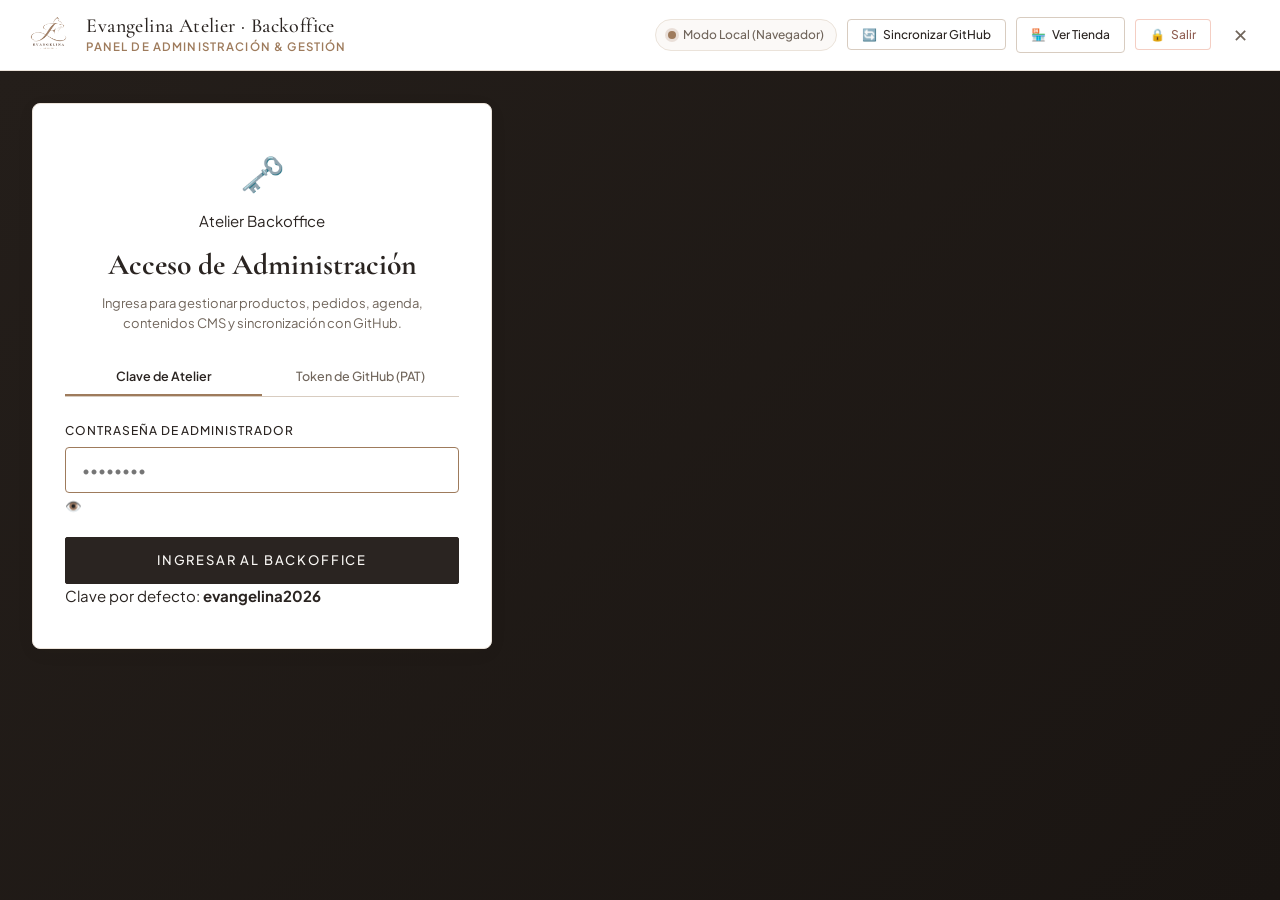
==== admin.html @ de70a179 "52" ====
<!DOCTYPE html>
<html lang="es">
<head>
  <meta charset="UTF-8" />
  <meta name="viewport" content="width=device-width, initial-scale=1.0" />
  <title>Evangelina Atelier — Panel Administrativo & Backoffice</title>
  <meta name="description" content="Panel de administración integral y gestión de stock de Evangelina Atelier" />
  <meta name="robots" content="noindex, nofollow" />
  <link rel="icon" type="image/png" href="assets/logo.png" />

  <!-- Google Fonts: Cormorant Garamond & Plus Jakarta Sans -->
  <link rel="preconnect" href="https://fonts.googleapis.com" />
  <link rel="preconnect" href="https://fonts.gstatic.com" crossorigin />
  <link href="https://fonts.googleapis.com/css2?family=Cormorant+Garamond:ital,wght@0,300;0,400;0,500;0,600;0,700;1,400&family=Plus+Jakarta+Sans:wght@300;400;500;600;700&display=swap" rel="stylesheet" />

  <!-- Stylesheet -->
  <link rel="stylesheet" href="styles.css?v=5.4" />
</head>
<body class="admin-page">

    <!-- ==========================================================================
       COMPLETE BACKOFFICE SUITE — EVANGELINA ATELIER
       8 Management Modules + GitHub API Persistence Layer
       ========================================================================== -->
  <div class="modal-overlay backoffice-overlay" id="admin-modal-overlay">
    <div class="backoffice-window" id="admin-modal-card">
      
      <!-- Top Action Bar -->
      <header class="backoffice-topbar">
        <div class="backoffice-brand">
          <img src="assets/logo.png" alt="Evangelina Atelier" class="backoffice-logo-mini" />
          <div>
            <div class="backoffice-title">Evangelina Atelier · Backoffice</div>
            <div class="backoffice-subtitle">Panel de Administración & Gestión</div>
          </div>
        </div>

        <div class="backoffice-top-actions">
          <!-- GitHub Connection Badge -->
          <div class="backoffice-status-pill" id="backoffice-status-pill">
            <span class="status-pulse local" id="backoffice-status-dot"></span>
            <span id="backoffice-status-text">Modo Local (Navegador)</span>
          </div>

          <!-- Quick GitHub Sync Trigger -->
          <button type="button" class="btn-top-bar" id="btn-sync-github" onclick="syncAllDataWithGitHub()" title="Sincronizar cambios en GitHub">
            <span class="sync-icon">🔄</span> <span class="sync-text">Sincronizar GitHub</span>
          </button>

          <!-- Store preview button -->
          <a href="index.html" class="btn-top-bar" title="Volver a la tienda online" style="text-decoration: none;">
            <span>🏪</span> <span>Ver Tienda</span>
          </a>

          <!-- Close / Logout -->
          <button type="button" class="btn-top-bar btn-logout" onclick="handleAdminLogout()" title="Cerrar sesión de administración">
            <span>🔒</span> <span>Salir</span>
          </button>

          <!-- Window close X -->
          <a href="index.html" class="modal-close-btn-clean" aria-label="Volver a la tienda" title="Volver a la tienda" style="text-decoration: none;">✕</a>
        </div>
      </header>

      <!-- 1. LOGIN VIEW (Unauthenticated state) -->
      <div id="admin-login-view" class="admin-login-screen">
        <div class="admin-login-card">
          <div class="admin-login-icon">🗝️</div>
          <span class="admin-badge">Atelier Backoffice</span>
          <h2 class="admin-login-title">Acceso de Administración</h2>
          <p class="admin-login-sub">Ingresa para gestionar productos, pedidos, agenda, contenidos CMS y sincronización con GitHub.</p>

          <div class="login-tabs">
            <button type="button" class="login-tab-btn active" id="tab-login-pass" onclick="switchLoginAuthMode('pass')">Clave de Atelier</button>
            <button type="button" class="login-tab-btn" id="tab-login-github" onclick="switchLoginAuthMode('github')">Token de GitHub (PAT)</button>
          </div>

          <!-- Mode A: Password -->
          <form id="admin-login-form" class="admin-auth-form" onsubmit="event.preventDefault(); handleAdminLogin();">
            <div class="form-group">
              <label for="admin-pass-input">Contraseña de Administrador</label>
              <div class="pass-input-wrapper">
                <input type="password" id="admin-pass-input" placeholder="••••••••" required autocomplete="current-password" />
                <button type="button" class="btn-toggle-pass" onclick="toggleAdminPassVisibility()" title="Mostrar contraseña">👁️</button>
              </div>
              <div id="admin-login-error" class="admin-error-text" style="display: none;"></div>
            </div>
            <button type="submit" class="btn btn-primary btn-block" style="padding: 0.9rem;">Ingresar al Backoffice</button>
            <div class="admin-hint-text">
              <span>Clave por defecto: <strong>evangelina2026</strong></span>
            </div>
          </form>

          <!-- Mode B: GitHub Token -->
          <form id="admin-github-login-form" class="admin-auth-form" style="display: none;" onsubmit="event.preventDefault(); handleGitHubLogin();">
            <div class="form-group">
              <label for="gh-login-token">Personal Access Token (PAT) *</label>
              <input type="password" id="gh-login-token" placeholder="ghp_xxxxxxxxxxxxxxxxxxxx" required />
              <span class="input-helper">Requiere permisos de repositorio (repo scope). Se guarda únicamente en sessionStorage.</span>
            </div>
            <div class="form-row-2">
              <div class="form-group">
                <label for="gh-login-owner">Usuario / Organización *</label>
                <input type="text" id="gh-login-owner" placeholder="martingallara" required />
              </div>
              <div class="form-group">
                <label for="gh-login-repo">Repositorio *</label>
                <input type="text" id="gh-login-repo" placeholder="evangelina-atelier" required />
              </div>
            </div>
            <div id="gh-login-error" class="admin-error-text" style="display: none;"></div>
            <button type="submit" class="btn btn-primary btn-block" style="padding: 0.9rem;">Conectar con GitHub</button>
          </form>
        </div>
      </div>

      <!-- 2. MAIN BACKOFFICE VIEW (Authenticated) -->
      <div id="admin-dashboard-view" class="backoffice-main-layout" style="display: none;">
        
        <!-- Left Navigation Sidebar -->
        <aside class="backoffice-sidebar">
          <nav class="backoffice-nav" aria-label="Navegación del Backoffice">
            <button type="button" class="nav-item active" data-tab="dashboard" onclick="switchBackofficeTab('dashboard')">
              <span class="nav-icon">📊</span>
              <span class="nav-label">Dashboard & Métricas</span>
            </button>

            <button type="button" class="nav-item" data-tab="products" onclick="switchBackofficeTab('products')">
              <span class="nav-icon">👗</span>
              <span class="nav-label">Productos & Stock</span>
              <span class="nav-badge" id="badge-products-count">11</span>
            </button>

            <button type="button" class="nav-item" data-tab="orders" onclick="switchBackofficeTab('orders')">
              <span class="nav-icon">🛍️</span>
              <span class="nav-label">Pedidos & Ventas</span>
              <span class="nav-badge alert" id="badge-orders-pending">1</span>
            </button>

            <button type="button" class="nav-item" data-tab="agenda" onclick="switchBackofficeTab('agenda')">
              <span class="nav-icon">📅</span>
              <span class="nav-label">Agenda del Atelier</span>
              <span class="nav-badge" id="badge-agenda-count">3</span>
            </button>

            <button type="button" class="nav-item" data-tab="cms" onclick="switchBackofficeTab('cms')">
              <span class="nav-icon">✍️</span>
              <span class="nav-label">Contenido de la Tienda</span>
            </button>

            <button type="button" class="nav-item" data-tab="custom" onclick="switchBackofficeTab('custom')">
              <span class="nav-icon">✂️</span>
              <span class="nav-label">Personalizados</span>
              <span class="nav-badge" id="badge-custom-count">2</span>
            </button>

            <button type="button" class="nav-item" data-tab="settings" onclick="switchBackofficeTab('settings')">
              <span class="nav-icon">⚙️</span>
              <span class="nav-label">Configuración & Sync</span>
            </button>
          </nav>

          <div class="sidebar-footer">
            <div class="sync-status-card">
              <div class="sync-status-header">
                <span class="status-indicator-dot" id="sidebar-sync-dot"></span>
                <span class="sync-status-title" id="sidebar-sync-title">Modo Local</span>
              </div>
              <p class="sync-status-desc" id="sidebar-sync-desc">Los cambios se guardan en el navegador. Conecta GitHub en Configuración para persistir en tu repositorio.</p>
            </div>
          </div>
        </aside>

        <!-- Right Main Viewport with the 8 Panels -->
        <main class="backoffice-viewport">

          <!-- ==========================================
               PANEL 1: DASHBOARD & MÉTRICAS REALES
               ========================================== -->
          <section id="panel-dashboard" class="backoffice-panel active">
            <div class="panel-header stats-panel-header">
              <div>
                <h2 class="panel-title">Estadísticas & Analítica</h2>
                <p class="panel-subtitle">Panel analítico integral de ventas, conversión, audiencia y desempeño comercial.</p>
              </div>
              <div class="panel-actions stats-header-actions">
                <div class="stats-time-filter" role="group" aria-label="Filtro de período">
                  <button type="button" class="btn-time-filter active" onclick="setStatsPeriod('30d', this)">Últimos 30 días</button>
                  <button type="button" class="btn-time-filter" onclick="setStatsPeriod('month', this)">Este mes</button>
                  <button type="button" class="btn-time-filter" onclick="setStatsPeriod('7d', this)">7 días</button>
                  <button type="button" class="btn-time-filter" onclick="setStatsPeriod('year', this)">Año 2026</button>
                </div>
                <button type="button" class="btn btn-secondary btn-sm" onclick="refreshAllBackofficeData()">🔄 Actualizar Métricas</button>
              </div>
            </div>

            <!-- KPI Cards Grid — 6 Executive Business Metrics -->
            <div class="dashboard-kpi-grid">
              <div class="kpi-box kpi-box-sales">
                <div class="kpi-header-row">
                  <div class="kpi-icon-wrap" aria-hidden="true">
                    <svg viewBox="0 0 24 24" width="22" height="22" fill="none" stroke="currentColor" stroke-width="2"><circle cx="12" cy="12" r="9"/><path d="M12 6v12M15 9.5a2.5 2.5 0 0 0-5 0c0 2.5 5 2 5 4.5a2.5 2.5 0 0 1-5 0"/></svg>
                  </div>
                  <span class="kpi-badge kpi-badge-sales">Facturación Neta</span>
                </div>
                <div class="kpi-details">
                  <span class="kpi-title">Ventas Totales</span>
                  <div class="kpi-num" id="dash-total-sales">$0</div>
                  <div class="kpi-footer-row">
                    <span class="kpi-status-dot kpi-dot-sales"></span>
                    <span class="kpi-hint" id="dash-sales-count">0 transacciones registradas</span>
                  </div>
                </div>
              </div>

              <div class="kpi-box kpi-box-orders">
                <div class="kpi-header-row">
                  <div class="kpi-icon-wrap" aria-hidden="true">
                    <svg viewBox="0 0 24 24" width="22" height="22" fill="none" stroke="currentColor" stroke-width="2"><path d="M6 2 3 6v14a2 2 0 0 0 2 2h14a2 2 0 0 0 2-2V6l-3-4z"/><line x1="3" y1="6" x2="21" y2="6"/><path d="M16 10a4 4 0 0 1-8 0"/></svg>
                  </div>
                  <span class="kpi-badge kpi-badge-orders">Volumen de Órdenes</span>
                </div>
                <div class="kpi-details">
                  <span class="kpi-title">Pedidos Totales</span>
                  <div class="kpi-num" id="dash-total-orders">0</div>
                  <div class="kpi-footer-row">
                    <span class="kpi-status-dot kpi-dot-orders"></span>
                    <span class="kpi-hint warning" id="dash-pending-orders">0 pendientes de entrega</span>
                  </div>
                </div>
              </div>

              <div class="kpi-box kpi-box-products">
                <div class="kpi-header-row">
                  <div class="kpi-icon-wrap" aria-hidden="true">
                    <svg viewBox="0 0 24 24" width="22" height="22" fill="none" stroke="currentColor" stroke-width="2"><polyline points="23 6 13.5 15.5 8.5 10.5 1 18"/><polyline points="17 6 23 6 23 12"/></svg>
                  </div>
                  <span class="kpi-badge kpi-badge-products">Efectividad Web</span>
                </div>
                <div class="kpi-details">
                  <span class="kpi-title">Tasa de Conversión</span>
                  <div class="kpi-num" id="dash-conversion-rate">3.8%</div>
                  <div class="kpi-footer-row">
                    <span class="kpi-status-dot kpi-dot-products"></span>
                    <span class="kpi-hint" id="dash-conversion-hint">54 compras / 1.420 sesiones</span>
                  </div>
                </div>
              </div>

              <div class="kpi-box kpi-box-ticket">
                <div class="kpi-header-row">
                  <div class="kpi-icon-wrap" aria-hidden="true">
                    <svg viewBox="0 0 24 24" width="22" height="22" fill="none" stroke="currentColor" stroke-width="2"><circle cx="12" cy="12" r="10"/><path d="m16 8-8 8"/><path d="M9 8h7v7"/></svg>
                  </div>
                  <span class="kpi-badge kpi-badge-ticket">Rendimiento Medio</span>
                </div>
                <div class="kpi-details">
                  <span class="kpi-title">Ticket Promedio</span>
                  <div class="kpi-num" id="dash-avg-ticket">$0</div>
                  <div class="kpi-footer-row">
                    <span class="kpi-status-dot kpi-dot-ticket"></span>
                    <span class="kpi-hint" id="dash-avg-ticket-hint">1.8 prendas promedio por orden</span>
                  </div>
                </div>
              </div>

              <div class="kpi-box kpi-box-visits">
                <div class="kpi-header-row">
                  <div class="kpi-icon-wrap" aria-hidden="true">
                    <svg viewBox="0 0 24 24" width="22" height="22" fill="none" stroke="currentColor" stroke-width="2"><path d="M2 12s3-7 10-7 10 7 10 7-3 7-10 7-10-7-10-7Z"/><circle cx="12" cy="12" r="3"/></svg>
                  </div>
                  <span class="kpi-badge kpi-badge-visits">Audiencia Real</span>
                </div>
                <div class="kpi-details">
                  <span class="kpi-title">Visitas Totales</span>
                  <div class="kpi-num" id="dash-real-visits">0</div>
                  <div class="kpi-footer-row">
                    <span class="kpi-status-dot kpi-dot-visits"></span>
                    <span class="kpi-hint" id="dash-unique-visitors">0 clientas únicas registradas</span>
                  </div>
                </div>
              </div>

              <div class="kpi-box kpi-box-alert">
                <div class="kpi-header-row">
                  <div class="kpi-icon-wrap" aria-hidden="true">
                    <svg viewBox="0 0 24 24" width="22" height="22" fill="none" stroke="currentColor" stroke-width="2"><path d="M19 21l-7-5-7 5V5a2 2 0 0 1 2-2h10a2 2 0 0 1 2 2z"/></svg>
                  </div>
                  <span class="kpi-badge kpi-badge-alert">Fidelización</span>
                </div>
                <div class="kpi-details">
                  <span class="kpi-title">Tasa de Recompra</span>
                  <div class="kpi-num" id="dash-retention-rate">32.4%</div>
                  <div class="kpi-footer-row">
                    <span class="kpi-status-dot kpi-dot-alert"></span>
                    <span class="kpi-hint alert" id="dash-retention-hint">Clientas con más de 1 compra</span>
                  </div>
                </div>
              </div>
            </div>

            <!-- Hidden compatibility anchors so existing legacy getters don't error -->
            <div style="display:none !important;" aria-hidden="true">
              <span id="dash-active-products">0</span>
              <span id="dash-total-stock">0</span>
              <span id="dash-low-stock-num">0</span>
              <span id="dash-low-stock-desc"></span>
              <span id="dash-critical-badge">0</span>
              <div id="dash-top-products-list"></div>
              <div id="dash-critical-stock-list"></div>
            </div>

            <!-- Analytics Row 1: Revenue Evolution & Conversion Funnel -->
            <div class="analytics-grid-2">
              <div class="dash-card">
                <div class="dash-card-header">
                  <div>
                    <h3 class="dash-card-title">📈 Evolución y Proyección de Facturación</h3>
                    <span class="dash-item-meta" style="display:block; margin-top: 0.2rem;">Tendencia mensual de ingresos y cumplimiento de metas</span>
                  </div>
                  <span class="badge-subtle">+24.8% vs período anterior</span>
                </div>
                <div id="dash-sales-evolution-chart" class="sales-chart-wrap">
                  <!-- Populated by JS -->
                </div>
              </div>

              <div class="dash-card">
                <div class="dash-card-header">
                  <div>
                    <h3 class="dash-card-title">⚡ Embudo de Conversión E-Commerce</h3>
                    <span class="dash-item-meta" style="display:block; margin-top: 0.2rem;">Del primer impacto a la compra confirmada</span>
                  </div>
                  <span class="badge-subtle">Funnel 3.8%</span>
                </div>
                <div id="dash-conversion-funnel" class="funnel-container">
                  <!-- Injected via JS -->
                </div>
              </div>
            </div>

            <!-- Analytics Row 2: Categories, Acquisition Channels & Payment Distribution -->
            <div class="analytics-grid-3">
              <div class="dash-card">
                <div class="dash-card-header">
                  <h3 class="dash-card-title">👗 Ventas por Categoría</h3>
                  <span class="badge-subtle">Volumen</span>
                </div>
                <div id="dash-category-stats" class="cat-stat-list">
                  <!-- Injected via JS -->
                </div>
              </div>

              <div class="dash-card">
                <div class="dash-card-header">
                  <h3 class="dash-card-title">📱 Canales & Dispositivos</h3>
                  <span class="badge-subtle">Tráfico</span>
                </div>
                <div id="dash-channel-stats" class="channels-stat-list">
                  <!-- Injected via JS -->
                </div>
              </div>

              <div class="dash-card">
                <div class="dash-card-header">
                  <h3 class="dash-card-title">💳 Métodos de Pago & Envíos</h3>
                  <span class="badge-subtle">Finanzas</span>
                </div>
                <div id="dash-payment-stats" class="payments-stat-list">
                  <!-- Injected via JS -->
                </div>
              </div>
            </div>

            <!-- Analytics Row 3: Product Statistical Performance Table -->
            <div class="dash-card stats-table-card">
              <div class="dash-card-header">
                <div>
                  <h3 class="dash-card-title">📊 Desempeño Comercial por Prenda</h3>
                  <span class="dash-item-meta" style="display:block; margin-top: 0.2rem;">Métricas de rotación, facturación y tasa de éxito del catálogo</span>
                </div>
                <span class="badge-subtle">Métricas del Catálogo</span>
              </div>
              <div class="stats-table-wrapper">
                <table class="stats-table" aria-label="Tabla de métricas de prendas">
                  <thead>
                    <tr>
                      <th style="width: 40px;">#</th>
                      <th>Prenda de Colección</th>
                      <th>Categoría</th>
                      <th style="text-align: right;">Precio</th>
                      <th style="text-align: right;">Vendidas</th>
                      <th style="text-align: right;">Facturación</th>
                      <th style="text-align: right;">Stock Actual</th>
                      <th style="text-align: center;">Rendimiento</th>
                    </tr>
                  </thead>
                  <tbody id="dash-stats-products-table">
                    <!-- Populated via JS -->
                  </tbody>
                </table>
              </div>
            </div>

            <!-- Analytics Row 4: Live Activity & Operational Log -->
            <div class="dash-card" style="margin-top: 1.5rem;">
              <div class="dash-card-header">
                <h3 class="dash-card-title">🕒 Resumen de Actividad Reciente & Auditoría</h3>
                <span class="badge-subtle">En Vivo</span>
              </div>
              <div id="dash-activity-log" class="activity-timeline">
                <!-- Injected via JS -->
              </div>
            </div>
          </section>

          <!-- ==========================================
               PANEL 2: PRODUCTOS & INVENTARIO
               ========================================== -->
          <section id="panel-products" class="backoffice-panel">
            <div class="panel-header">
              <div>
                <h2 class="panel-title">Productos & Inventario</h2>
                <p class="panel-subtitle">Catálogo de prendas, precios, fotos, talles y stock en tiempo real.</p>
              </div>
              <div class="panel-actions">
                <button type="button" class="btn btn-primary" onclick="openProductEditorModal()">+ Nueva Prenda de Atelier</button>
              </div>
            </div>

            <!-- Toolbar & Filters -->
            <div class="panel-toolbar">
              <div class="search-input-group">
                <span class="search-icon-symbol">🔍</span>
                <input type="text" id="admin-stock-search" placeholder="Buscar por nombre, SKU, categoría o descripción..." oninput="filterInventoryTable()" />
              </div>
              <div class="toolbar-filter-group">
                <select id="admin-stock-filter-cat" onchange="filterInventoryTable()">
                  <option value="all">Todas las categorías</option>
                  <option value="Pantalones">Pantalones</option>
                  <option value="Remeras">Remeras</option>
                  <option value="Chalecos">Chalecos</option>
                  <option value="Conjuntos">Conjuntos</option>
                </select>

                <select id="admin-stock-filter-status" onchange="filterInventoryTable()">
                  <option value="all">Todos los estados</option>
                  <option value="active">Activos en tienda</option>
                  <option value="low">Bajo Stock (≤ 3)</option>
                  <option value="out">Agotados (0)</option>
                  <option value="paused">Pausados</option>
                </select>
              </div>
            </div>

            <!-- Product Table -->
            <div class="table-responsive-wrapper">
              <table class="backoffice-table" id="inventory-table">
                <thead>
                  <tr>
                    <th style="min-width: 220px;">Prenda</th>
                    <th>Categoría</th>
                    <th>Precio / Oferta</th>
                    <th style="width: 130px; text-align: center;">Stock</th>
                    <th style="text-align: center;">Talles</th>
                    <th style="text-align: center;">Estado</th>
                    <th style="text-align: center;">Vistas / Ventas</th>
                    <th style="text-align: right;">Acciones</th>
                  </tr>
                </thead>
                <tbody id="admin-inventory-tbody">
                  <!-- Injected via JS -->
                </tbody>
              </table>
            </div>
          </section>

          <!-- ==========================================
               PANEL 3: PEDIDOS & VENTAS
               ========================================== -->
          <section id="panel-orders" class="backoffice-panel">
            <div class="panel-header">
              <div>
                <h2 class="panel-title">Pedidos & Ventas</h2>
                <p class="panel-subtitle">Gestión de órdenes de compra, clientes y seguimiento de envíos.</p>
              </div>
            </div>

            <!-- Order filter pills -->
            <div class="filter-pills-bar">
              <button type="button" class="filter-chip active" data-status="all" onclick="filterOrdersByStatus('all')">Todos (<span id="count-orders-all">0</span>)</button>
              <button type="button" class="filter-chip" data-status="Pendiente" onclick="filterOrdersByStatus('Pendiente')">Pendientes (<span id="count-orders-pending">0</span>)</button>
              <button type="button" class="filter-chip" data-status="En preparación" onclick="filterOrdersByStatus('En preparación')">En Preparación (<span id="count-orders-prep">0</span>)</button>
              <button type="button" class="filter-chip" data-status="Enviado" onclick="filterOrdersByStatus('Enviado')">Enviados (<span id="count-orders-sent">0</span>)</button>
              <button type="button" class="filter-chip" data-status="Entregado" onclick="filterOrdersByStatus('Entregado')">Entregados (<span id="count-orders-done">0</span>)</button>
              <button type="button" class="filter-chip" data-status="Cancelado" onclick="filterOrdersByStatus('Cancelado')">Cancelados</button>
            </div>

            <!-- Orders Table -->
            <div class="table-responsive-wrapper">
              <table class="backoffice-table" id="orders-table">
                <thead>
                  <tr>
                    <th>Orden ID</th>
                    <th>Fecha & Hora</th>
                    <th>Cliente & Contacto</th>
                    <th>Prendas</th>
                    <th>Total</th>
                    <th>Estado del Pedido</th>
                    <th style="text-align: right;">Gestión</th>
                  </tr>
                </thead>
                <tbody id="admin-orders-tbody">
                  <!-- Injected via JS -->
                </tbody>
              </table>
            </div>
          </section>

          <!-- ==========================================
               PANEL 4: AGENDA DEL ATELIER
               ========================================== -->
          <section id="panel-agenda" class="backoffice-panel">
            <div class="panel-header">
              <div>
                <h2 class="panel-title">Agenda del Atelier</h2>
                <p class="panel-subtitle">Citas de prueba, entregas, retiros y eventos especiales.</p>
              </div>
              <div class="panel-actions">
                <button type="button" class="btn btn-primary" onclick="openAgendaEditorModal()">+ Nueva Cita / Evento</button>
              </div>
            </div>

            <div class="agenda-filter-row">
              <div class="filter-pills-bar">
                <button type="button" class="filter-chip active" id="agenda-filter-upcoming" onclick="filterAgendaEvents('upcoming')">Próximas Citas</button>
                <button type="button" class="filter-chip" id="agenda-filter-all" onclick="filterAgendaEvents('all')">Historial Completo</button>
              </div>
            </div>

            <div id="agenda-cards-container" class="agenda-grid">
              <!-- Injected via JS -->
            </div>
          </section>

          <!-- ==========================================
               PANEL 5: CONTENIDO DE LA TIENDA (CMS)
               ========================================== -->
          <section id="panel-cms" class="backoffice-panel">
            <div class="panel-header">
              <div>
                <h2 class="panel-title">Contenido de la Tienda (CMS)</h2>
                <p class="panel-subtitle">Edita textos, títulos, hero, pilares e historia de las hermanas sin tocar código.</p>
              </div>
              <div class="panel-actions">
                <button type="button" class="btn btn-primary" onclick="saveCMSContent()">💾 Guardar y Publicar Cambios</button>
              </div>
            </div>

            <!-- CMS Sub-Tabs Navigation -->
            <div class="cms-tabs-bar">
              <button type="button" class="cms-tab-btn active" data-cmstab="hero" onclick="switchCMSTab('hero')">🌟 Hero Principal</button>
              <button type="button" class="cms-tab-btn" data-cmstab="banner" onclick="switchCMSTab('banner')">📢 Banner Superior</button>
              <button type="button" class="cms-tab-btn" data-cmstab="pillars" onclick="switchCMSTab('pillars')">🌿 Pilares de Marca</button>
              <button type="button" class="cms-tab-btn" data-cmstab="story" onclick="switchCMSTab('story')">👭 Historia de las Hermanas</button>
              <button type="button" class="cms-tab-btn" data-cmstab="editorial" onclick="switchCMSTab('editorial')">📖 Manifiesto Editorial</button>
            </div>

            <!-- CMS Sub-Panel 1: Hero -->
            <div id="cms-sub-hero" class="cms-subpanel active">
              <div class="admin-section-box">
                <h3 class="section-box-title">Portada Hero Principal</h3>
                <div class="form-group">
                  <label for="cms-hero-title">Título Principal (Línea Superior)</label>
                  <input type="text" id="cms-hero-title" placeholder="DISEÑO ÚNICO HECHO A MANO" />
                </div>
                <div class="form-group">
                  <label for="cms-hero-tagline">Bajada / Slogan (Línea Inferior)</label>
                  <input type="text" id="cms-hero-tagline" placeholder="Prendas que no se repiten" />
                </div>
                <div class="form-group">
                  <label for="cms-hero-desc">Descripción Editorial</label>
                  <textarea id="cms-hero-desc" rows="3" placeholder="Párrafo de bienvenida..."></textarea>
                </div>

                <div class="form-row-2">
                  <div class="form-group">
                    <label for="cms-hero-btn1-text">Botón Primario (Texto)</label>
                    <input type="text" id="cms-hero-btn1-text" placeholder="Ver Colección" />
                  </div>
                  <div class="form-group">
                    <label for="cms-hero-btn1-link">Botón Primario (Enlace)</label>
                    <input type="text" id="cms-hero-btn1-link" placeholder="#coleccion" />
                  </div>
                </div>

                <div class="form-row-2">
                  <div class="form-group">
                    <label for="cms-hero-btn2-text">Botón Secundario (Texto)</label>
                    <input type="text" id="cms-hero-btn2-text" placeholder="Leer Editorial" />
                  </div>
                  <div class="form-group">
                    <label for="cms-hero-btn2-link">Botón Secundario (Enlace)</label>
                    <input type="text" id="cms-hero-btn2-link" placeholder="#editorial" />
                  </div>
                </div>

                <div class="form-row-2">
                  <div class="form-group">
                    <label for="cms-hero-img-desktop">Foto de Fondo (Computadora / Panorámica)</label>
                    <input type="text" id="cms-hero-img-desktop" placeholder="assets/hero-sunset-desktop.jpg" />
                  </div>
                  <div class="form-group">
                    <label for="cms-hero-img-mobile">Foto de Fondo (Celulares / Vertical)</label>
                    <input type="text" id="cms-hero-img-mobile" placeholder="assets/hero-sunset-mobile.jpg" />
                  </div>
                </div>
              </div>
            </div>

            <!-- CMS Sub-Panel 2: Banner Superior -->
            <div id="cms-sub-banner" class="cms-subpanel">
              <div class="admin-section-box">
                <div class="admin-toggle-row">
                  <div>
                    <strong style="display: block; font-size: 0.95rem; color: var(--text-main);">Activar Banner Superior</strong>
                    <span style="font-size: 0.785rem; color: var(--text-secondary);">Muestra aviso de envíos gratis o promociones arriba de la cabecera.</span>
                  </div>
                  <label class="switch">
                    <input type="checkbox" id="cms-banner-enable" />
                    <span class="slider"></span>
                  </label>
                </div>

                <div style="margin-top: 1.25rem;">
                  <div class="form-group">
                    <label for="cms-banner-text">Texto del Anuncio</label>
                    <input type="text" id="cms-banner-text" placeholder="🌿 Envíos sin cargo superando los $80.000" />
                  </div>

                  <div class="form-row-2">
                    <div class="form-group">
                      <label for="cms-banner-bg">Color de Fondo</label>
                      <input type="color" id="cms-banner-bg" value="#F3ECE4" style="height: 38px; width: 60px; padding: 2px; cursor: pointer;" />
                    </div>
                    <div class="form-group">
                      <label for="cms-banner-color">Color de Texto</label>
                      <input type="color" id="cms-banner-color" value="#6B5A4B" style="height: 38px; width: 60px; padding: 2px; cursor: pointer;" />
                    </div>
                  </div>

                  <div class="form-group">
                    <label for="cms-banner-link">Enlace al hacer clic</label>
                    <input type="text" id="cms-banner-link" placeholder="#coleccion" />
                  </div>
                </div>
              </div>
            </div>

            <!-- CMS Sub-Panel 3: Pilares de Marca -->
            <div id="cms-sub-pillars" class="cms-subpanel">
              <div class="admin-section-box">
                <h3 class="section-box-title">Los 4 Pilares de Atelier</h3>
                <div id="cms-pillars-editor-container" class="pillars-editor-grid">
                  <!-- Injected via JS -->
                </div>
              </div>
            </div>

            <!-- CMS Sub-Panel 4: Historia de las Hermanas -->
            <div id="cms-sub-story" class="cms-subpanel">
              <div class="admin-section-box">
                <h3 class="section-box-title">Historia de las Hermanas Fundadoras</h3>
                <div class="form-group">
                  <label for="cms-story-title">Título de la Sección</label>
                  <input type="text" id="cms-story-title" placeholder="El Alma de Evangelina Atelier" />
                </div>
                <div class="form-group">
                  <label for="cms-story-quote">Cita Destacada</label>
                  <input type="text" id="cms-story-quote" placeholder="Creemos en la belleza de lo auténtico..." />
                </div>
                <div class="form-group">
                  <label for="cms-story-p1">Párrafo 1 (Origen e identidad)</label>
                  <textarea id="cms-story-p1" rows="3"></textarea>
                </div>
                <div class="form-group">
                  <label for="cms-story-p2">Párrafo 2 (Filosofía de confección)</label>
                  <textarea id="cms-story-p2" rows="3"></textarea>
                </div>
                <div class="form-row-2">
                  <div class="form-group">
                    <label for="cms-story-author">Firmado Por</label>
                    <input type="text" id="cms-story-author" placeholder="Ana y Eva" />
                  </div>
                  <div class="form-group">
                    <label for="cms-story-role">Rol / Cargo</label>
                    <input type="text" id="cms-story-role" placeholder="Hermanas & Creadoras del Atelier" />
                  </div>
                </div>
                <div class="form-group">
                  <label for="cms-story-image">Foto de la Sección</label>
                  <input type="text" id="cms-story-image" placeholder="assets/product-sunset-stripes.jpg" />
                </div>
              </div>
            </div>

            <!-- CMS Sub-Panel 5: Manifiesto Editorial -->
            <div id="cms-sub-editorial" class="cms-subpanel">
              <div class="admin-section-box">
                <h3 class="section-box-title">Manifiesto Editorial</h3>
                <div class="form-group">
                  <label for="cms-editorial-subtitle">Subtítulo</label>
                  <input type="text" id="cms-editorial-subtitle" placeholder="Manifiesto del Atelier" />
                </div>
                <div class="form-group">
                  <label for="cms-editorial-title">Título Principal</label>
                  <input type="text" id="cms-editorial-title" placeholder="El Arte de Vestir con Calma" />
                </div>
                <div class="form-group">
                  <label for="cms-editorial-p1">Cita / Manifiesto</label>
                  <textarea id="cms-editorial-p1" rows="3"></textarea>
                </div>
              </div>
            </div>
          </section>

          <!-- ==========================================
               PANEL 6: GALERÍA MULTIMEDIA
               ========================================== -->
          <section id="panel-media" class="backoffice-panel">
            <div class="panel-header">
              <div>
                <h2 class="panel-title">Galería Multimedia</h2>
                <p class="panel-subtitle">Administra fotos, videos de modelos y recursos visuales de la tienda.</p>
              </div>
              <div class="panel-actions">
                <button type="button" class="btn btn-primary" onclick="openMediaUploadModal()">+ Subir Foto / Video</button>
              </div>
            </div>

            <!-- Media Gallery Grid -->
            <div id="media-gallery-grid" class="media-library-grid">
              <!-- Populated by JS -->
            </div>
          </section>

          <!-- ==========================================
               PANEL 7: PRENDAS PERSONALIZADAS
               ========================================== -->
          <section id="panel-custom" class="backoffice-panel">
            <div class="panel-header">
              <div>
                <h2 class="panel-title">Prendas Personalizadas (A Medida)</h2>
                <p class="panel-subtitle">Seguimiento de encargos especiales, moldería, señas y fechas de entrega.</p>
              </div>
              <div class="panel-actions">
                <button type="button" class="btn btn-primary" onclick="openCustomOrderModal()">+ Nuevo Encargo a Medida</button>
              </div>
            </div>

            <div id="custom-orders-container" class="custom-orders-grid">
              <!-- Populated by JS -->
            </div>
          </section>

          <!-- ==========================================
               PANEL 8: CONFIGURACIÓN & GITHUB SYNC
               ========================================== -->
          <section id="panel-settings" class="backoffice-panel">
            <div class="panel-header">
              <div>
                <h2 class="panel-title">Configuración del Atelier & GitHub Sync</h2>
                <p class="panel-subtitle">Ajustes generales, seguridad y enlace con el repositorio para persistencia real.</p>
              </div>
              <div class="panel-actions">
                <button type="button" class="btn btn-primary" onclick="saveAllAtelierSettings()">💾 Guardar Configuración</button>
              </div>
            </div>

            <!-- GitHub API Integration Box -->
            <div class="admin-section-box highlight-box">
              <div class="section-box-header">
                <div>
                  <h3 class="section-box-title">🔗 Conexión GitHub API (Persistencia en la Nube)</h3>
                  <p class="section-box-desc">Conecta el repositorio para que cada cambio en productos, contenidos o agenda se guarde automáticamente en GitHub sin tocar código.</p>
                </div>
                <span class="gh-status-badge" id="settings-gh-badge"><span class="status-dot"></span> Desconectado</span>
              </div>

              <div class="form-row-3" style="margin-top: 1rem;">
                <div class="form-group">
                  <label for="cfg-gh-owner">Usuario / Organización *</label>
                  <input type="text" id="cfg-gh-owner" placeholder="martingallara" />
                </div>
                <div class="form-group">
                  <label for="cfg-gh-repo">Repositorio *</label>
                  <input type="text" id="cfg-gh-repo" placeholder="evangelina-atelier" />
                </div>
                <div class="form-group">
                  <label for="cfg-gh-branch">Rama (Branch)</label>
                  <input type="text" id="cfg-gh-branch" value="main" />
                </div>
              </div>

              <div class="form-group">
                <label for="cfg-gh-token">Personal Access Token (PAT) de GitHub</label>
                <div class="pass-input-wrapper">
                  <input type="password" id="cfg-gh-token" placeholder="ghp_xxxxxxxxxxxxxxxxxxxx (Se guarda de forma segura en sessionStorage)" />
                  <button type="button" class="btn-toggle-pass" onclick="toggleInputType('cfg-gh-token')">👁️</button>
                </div>
                <span class="input-helper">Genera un token clásico con permiso <code>repo</code> en GitHub > Settings > Developer settings > Tokens.</span>
              </div>

              <div class="github-action-buttons">
                <button type="button" class="btn btn-secondary" onclick="testGitHubConnection()">🔍 Probar Conexión</button>
                <button type="button" class="btn btn-secondary" onclick="syncAllDataWithGitHub()">⬆️ Sincronizar Todo a GitHub</button>
                <button type="button" class="btn btn-secondary" onclick="pullAllDataFromGitHub()">⬇️ Descargar Datos de GitHub</button>
                <button type="button" class="btn btn-clear-cart" style="color: var(--sale-badge);" onclick="disconnectGitHubSession()">Desconectar</button>
              </div>
            </div>

            <!-- General Atelier Info -->
            <div class="admin-section-box" style="margin-top: 1.5rem;">
              <h3 class="section-box-title">Identidad del Atelier & Contacto</h3>
              <div class="form-row-2">
                <div class="form-group">
                  <label for="cfg-store-name">Nombre de la Marca</label>
                  <input type="text" id="cfg-store-name" value="Evangelina Atelier" />
                </div>
                <div class="form-group">
                  <label for="cfg-store-tagline">Eslogan / Subtítulo</label>
                  <input type="text" id="cfg-store-tagline" value="Moda Femenina Bohemia & Minimalista" />
                </div>
              </div>

              <div class="form-row-2">
                <div class="form-group">
                  <label for="cfg-whatsapp-num">WhatsApp (Número internacional para enlaces)</label>
                  <input type="text" id="cfg-whatsapp-num" placeholder="5491100000000" />
                </div>
                <div class="form-group">
                  <label for="cfg-whatsapp-display">WhatsApp (Texto visible para clientas)</label>
                  <input type="text" id="cfg-whatsapp-display" placeholder="+54 9 11 0000-0000" />
                </div>
              </div>

              <div class="form-row-2">
                <div class="form-group">
                  <label for="cfg-instagram">Instagram (@usuario)</label>
                  <input type="text" id="cfg-instagram" placeholder="evangelina.atelier" />
                </div>
                <div class="form-group">
                  <label for="cfg-email">Email de Contacto</label>
                  <input type="email" id="cfg-email" placeholder="contacto@evangelinaatelier.com" />
                </div>
              </div>

              <div class="form-row-2">
                <div class="form-group">
                  <label for="cfg-address">Dirección del Showroom / Taller</label>
                  <input type="text" id="cfg-address" placeholder="Palermo Soho, CABA" />
                </div>
                <div class="form-group">
                  <label for="cfg-schedule">Horarios de Atención</label>
                  <input type="text" id="cfg-schedule" placeholder="Lun a Vie de 10 a 19 hs (con cita previa)" />
                </div>
              </div>

              <div class="form-row-2">
                <div class="form-group">
                  <label for="cfg-free-shipping">Umbral de Envío Gratis ($ ARS)</label>
                  <input type="number" id="cfg-free-shipping" value="80000" step="5000" />
                </div>
                <div class="form-group">
                  <label for="cfg-shipping-rate">Costo de Envío Fijo ($ ARS)</label>
                  <input type="number" id="cfg-shipping-rate" value="4500" step="500" />
                </div>
              </div>
            </div>

            <!-- Password Change -->
            <div class="admin-section-box" style="margin-top: 1.5rem;">
              <h3 class="section-box-title">🔐 Clave de Administrador</h3>
              <div class="form-row-2">
                <div class="form-group">
                  <label for="cfg-new-pass">Nueva Contraseña</label>
                  <input type="password" id="cfg-new-pass" placeholder="Dejar en blanco para conservar" />
                </div>
                <div class="form-group">
                  <label for="cfg-confirm-pass">Confirmar Contraseña</label>
                  <input type="password" id="cfg-confirm-pass" placeholder="Repetir contraseña" />
                </div>
              </div>
            </div>

            <!-- Backup & Export -->
            <div class="admin-section-box danger-box" style="margin-top: 1.5rem;">
              <div class="danger-box-content">
                <div>
                  <h4 style="color: var(--sale-badge); margin-bottom: 0.25rem;">Copia de Seguridad y Restauración</h4>
                  <p style="font-size: 0.785rem; color: var(--text-secondary); margin: 0;">Descarga un archivo JSON con todos los datos o restaura el estado inicial.</p>
                </div>
                <div class="danger-box-actions">
                  <button type="button" class="btn btn-secondary btn-sm" onclick="exportAdminBackup()">Exportar Respaldo JSON</button>
                  <button type="button" class="btn btn-secondary btn-sm btn-danger-outline" onclick="resetDemoData()">Restaurar Catálogo Base</button>
                </div>
              </div>
            </div>
          </section>

        </main>
      </div>

    </div>
  </div>

  <!-- ==========================================
       MODAL 1: PRODUCT CREATE / EDIT MODAL
       ========================================== -->
  <div class="modal-overlay" id="product-editor-modal" style="z-index: 1200;">
    <div class="modal-card product-editor-card">
      <button class="modal-close-btn" onclick="closeProductEditorModal()">✕</button>
      <div class="editor-modal-header">
        <h3 id="product-editor-title">Nueva Prenda de Atelier</h3>
        <p class="editor-modal-sub">Completa los datos técnicos, fotografías y stock.</p>
      </div>
      <form id="product-editor-form" onsubmit="event.preventDefault(); saveProductFromEditor();">
        <input type="hidden" id="edit-product-id" value="" />
        
        <div class="form-row-2">
          <div class="form-group">
            <label for="edit-product-name">Nombre de la Prenda *</label>
            <input type="text" id="edit-product-name" required placeholder="Ej: Pantalón Palazzo Sol Naciente" />
          </div>
          <div class="form-group">
            <label for="edit-product-category">Categoría *</label>
            <select id="edit-product-category" required>
              <option value="Pantalones">Pantalones</option>
              <option value="Remeras">Remeras</option>
              <option value="Chalecos">Chalecos</option>
              <option value="Conjuntos">Conjuntos</option>
            </select>
          </div>
        </div>

        <div class="form-row-3">
          <div class="form-group">
            <label for="edit-product-price">Precio ($ ARS) *</label>
            <input type="number" id="edit-product-price" required min="1000" step="500" placeholder="54000" />
          </div>
          <div class="form-group">
            <label for="edit-product-orig-price">Precio Anterior (Oferta)</label>
            <input type="number" id="edit-product-orig-price" min="0" step="500" placeholder="62000" />
          </div>
          <div class="form-group">
            <label for="edit-product-stock">Stock Disponible *</label>
            <input type="number" id="edit-product-stock" required min="0" step="1" value="10" />
          </div>
        </div>

        <div class="form-group">
          <label style="font-weight: 600; color: var(--text-main);">📸 Fotografía de la Prenda (Carga directa para la Tienda) *</label>
          <div style="display: flex; gap: 0.75rem; align-items: center; background: #FAF6F0; padding: 0.85rem; border-radius: 8px; border: 1px stroke rgba(196,172,146,0.4);">
            <div id="product-img-preview-box" style="width: 60px; height: 75px; border-radius: 6px; background: #EFE8DE; display: flex; align-items: center; justify-content: center; overflow: hidden; border: 1px solid #D6C8B8; flex-shrink: 0;">
              <span id="preview-placeholder" style="font-size: 1.2rem;">📷</span>
              <img id="product-img-preview-el" src="" alt="Vista previa" style="display: none; width: 100%; height: 100%; object-fit: cover;" />
            </div>
            <div style="flex: 1;">
              <input type="file" id="edit-product-file-input" accept="image/*" style="display: none;" onchange="handleProductImageFileUpload(event)" />
              <button type="button" class="btn btn-secondary btn-sm" onclick="document.getElementById('edit-product-file-input').click()" style="margin-bottom: 0.35rem;">
                📤 Seleccionar Foto desde mi Dispositivo
              </button>
              <input type="text" id="edit-product-image" required placeholder="O pega el enlace/ruta de la imagen..." oninput="updateProductImagePreview(this.value)" style="font-size: 0.78rem; padding: 0.35rem 0.6rem;" />
            </div>
          </div>
        </div>

        <div class="form-row-2">
          <div class="form-group">
            <label for="edit-product-badge">Etiqueta / Badge</label>
            <input type="text" id="edit-product-badge" placeholder="Nuevo, Favorito Atelier, Edición Limitada..." />
          </div>
          <div class="form-group">
            <label for="edit-product-video">Video de Prenda / Pasarela (URL)</label>
            <input type="text" id="edit-product-video" placeholder="https://... o video.mp4" />
          </div>
        </div>

        <!-- Talles -->
        <div class="form-group">
          <label style="margin-bottom: 0.35rem; display: block;">Talles Disponibles</label>
          <div class="size-checkbox-group" id="edit-product-sizes">
            <label><input type="checkbox" value="XS" checked /> XS</label>
            <label><input type="checkbox" value="S" checked /> S</label>
            <label><input type="checkbox" value="M" checked /> M</label>
            <label><input type="checkbox" value="L" checked /> L</label>
            <label><input type="checkbox" value="XL" /> XL</label>
            <label><input type="checkbox" value="A Medida" /> A Medida</label>
          </div>
        </div>

        <!-- Colores -->
        <div class="form-group">
          <label for="edit-product-colors-text">Colores (Nombre:Hex separados por coma)</label>
          <input type="text" id="edit-product-colors-text" placeholder="Ej: Teja:#D95D39, Arena:#E29578" />
        </div>

        <div class="form-group">
          <label for="edit-product-description">Descripción Detallada</label>
          <textarea id="edit-product-description" rows="3" placeholder="Calce, caída, estilo bohemio..."></textarea>
        </div>

        <div class="form-group">
          <label for="edit-product-composition">Composición Textil</label>
          <input type="text" id="edit-product-composition" placeholder="70% Algodón orgánico, 30% Lino europeo" />
        </div>

        <!-- Checkboxes for flags -->
        <div class="form-row-2" style="margin-top: 0.5rem;">
          <label style="display: flex; align-items: center; gap: 0.5rem; font-size: 0.8125rem;">
            <input type="checkbox" id="edit-product-featured" />
            Marcar como Producto Destacado
          </label>
          <label style="display: flex; align-items: center; gap: 0.5rem; font-size: 0.8125rem;">
            <input type="checkbox" id="edit-product-customizable" />
            Acepta Pedidos Personalizados
          </label>
        </div>

        <div class="modal-form-actions">
          <button type="submit" class="btn btn-primary" style="flex: 1;">Guardar Prenda</button>
          <button type="button" class="btn btn-secondary" onclick="closeProductEditorModal()">Cancelar</button>
        </div>
      </form>
    </div>
  </div>

  <!-- ==========================================
       MODAL 2: ORDER DETAIL MODAL
       ========================================== -->
  <div class="modal-overlay" id="order-detail-modal" style="z-index: 1200;">
    <div class="modal-card order-detail-card">
      <button class="modal-close-btn" onclick="closeOrderDetailModal()">✕</button>
      <div id="order-detail-body">
        <!-- Injected via JS -->
      </div>
    </div>
  </div>

  <!-- ==========================================
       MODAL 3: AGENDA EDITOR MODAL
       ========================================== -->
  <div class="modal-overlay" id="agenda-editor-modal" style="z-index: 1200;">
    <div class="modal-card agenda-editor-card">
      <button class="modal-close-btn" onclick="closeAgendaEditorModal()">✕</button>
      <div class="editor-modal-header">
        <h3 id="agenda-editor-title">Agendar Turno / Cita en Atelier</h3>
        <p class="editor-modal-sub">Registra citas de prueba, entregas o eventos de clientas.</p>
      </div>
      <form id="agenda-editor-form" onsubmit="event.preventDefault(); saveAgendaFromEditor();">
        <input type="hidden" id="edit-agenda-id" value="" />
        <div class="form-row-2">
          <div class="form-group">
            <label for="edit-agenda-date">Fecha *</label>
            <input type="date" id="edit-agenda-date" required />
          </div>
          <div class="form-group">
            <label for="edit-agenda-time">Horario *</label>
            <input type="time" id="edit-agenda-time" required />
          </div>
        </div>

        <div class="form-row-2">
          <div class="form-group">
            <label for="edit-agenda-customer">Nombre del Cliente *</label>
            <input type="text" id="edit-agenda-customer" required placeholder="Ej: Lucía Fernández" />
          </div>
          <div class="form-group">
            <label for="edit-agenda-whatsapp">WhatsApp / Teléfono *</label>
            <input type="text" id="edit-agenda-whatsapp" required placeholder="+54 9 11 6789-2234" />
          </div>
        </div>

        <div class="form-row-2">
          <div class="form-group">
            <label for="edit-agenda-type">Tipo de Cita *</label>
            <select id="edit-agenda-type" required>
              <option value="Cita de Prueba en Atelier">Cita de Prueba en Atelier</option>
              <option value="Entrega de Pedido Personalizado">Entrega de Pedido Personalizado</option>
              <option value="Retiro en Showroom">Retiro en Showroom</option>
              <option value="Reunión de Diseño Exclusivo">Reunión de Diseño Exclusivo</option>
              <option value="Evento o Pop-up">Evento o Pop-up</option>
            </select>
          </div>
          <div class="form-group">
            <label for="edit-agenda-status">Estado</label>
            <select id="edit-agenda-status">
              <option value="Confirmada">Confirmada</option>
              <option value="Programada">Programada</option>
              <option value="Completada">Completada</option>
              <option value="Cancelada">Cancelada</option>
            </select>
          </div>
        </div>

        <div class="form-group">
          <label for="edit-agenda-desc">Descripción / Motivo</label>
          <input type="text" id="edit-agenda-desc" placeholder="Prueba de talle palazzo..." />
        </div>

        <div class="form-group">
          <label for="edit-agenda-notes">Notas Internas del Taller</label>
          <textarea id="edit-agenda-notes" rows="2" placeholder="Detalles de telas o acompañantes..."></textarea>
        </div>

        <div class="modal-form-actions">
          <button type="submit" class="btn btn-primary" style="flex: 1;">Guardar en Agenda</button>
          <button type="button" class="btn btn-secondary" onclick="closeAgendaEditorModal()">Cancelar</button>
        </div>
      </form>
    </div>
  </div>

  <!-- ==========================================
       MODAL 4: CUSTOM ORDER MODAL
       ========================================== -->
  <div class="modal-overlay" id="custom-order-modal" style="z-index: 1200;">
    <div class="modal-card custom-order-modal-card">
      <button class="modal-close-btn" onclick="closeCustomOrderModal()">✕</button>
      <div class="editor-modal-header">
        <h3 id="custom-order-modal-title">Nuevo Encargo a Medida</h3>
        <p class="editor-modal-sub">Ficha de confección artesanal personalizada para clienta.</p>
      </div>
      <form id="custom-order-form" onsubmit="event.preventDefault(); saveCustomOrderFromEditor();">
        <input type="hidden" id="edit-custom-id" value="" />
        
        <div class="form-row-2">
          <div class="form-group">
            <label for="edit-custom-customer">Nombre de la Clienta *</label>
            <input type="text" id="edit-custom-customer" required placeholder="Martina Gómez" />
          </div>
          <div class="form-group">
            <label for="edit-custom-whatsapp">WhatsApp *</label>
            <input type="text" id="edit-custom-whatsapp" required placeholder="+54 9 11 4455-8812" />
          </div>
        </div>

        <div class="form-group">
          <label for="edit-custom-title">Prenda / Diseño Solicitado *</label>
          <input type="text" id="edit-custom-title" required placeholder="Vestido Midi Lino Crudo con Espalda Escotada" />
        </div>

        <div class="form-group">
          <label for="edit-custom-description">Descripción de Confección & Telas</label>
          <textarea id="edit-custom-description" rows="2" placeholder="Lino europeo prelavado, botones forrados..."></textarea>
        </div>

        <!-- Medidas corporales -->
        <label style="display: block; font-size: 0.8125rem; font-weight: 600; margin-bottom: 0.35rem;">Medidas de la Clienta</label>
        <div class="form-row-4">
          <div class="form-group">
            <label for="edit-custom-busto" style="font-size: 0.72rem;">Busto</label>
            <input type="text" id="edit-custom-busto" placeholder="92 cm" />
          </div>
          <div class="form-group">
            <label for="edit-custom-cintura" style="font-size: 0.72rem;">Cintura</label>
            <input type="text" id="edit-custom-cintura" placeholder="70 cm" />
          </div>
          <div class="form-group">
            <label for="edit-custom-cadera" style="font-size: 0.72rem;">Cadera</label>
            <input type="text" id="edit-custom-cadera" placeholder="98 cm" />
          </div>
          <div class="form-group">
            <label for="edit-custom-largo" style="font-size: 0.72rem;">Largo</label>
            <input type="text" id="edit-custom-largo" placeholder="118 cm" />
          </div>
        </div>

        <!-- Economía -->
        <div class="form-row-3">
          <div class="form-group">
            <label for="edit-custom-price">Precio Total ($ ARS) *</label>
            <input type="number" id="edit-custom-price" required min="0" placeholder="95000" />
          </div>
          <div class="form-group">
            <label for="edit-custom-deposit">Seña Pagada ($ ARS)</label>
            <input type="number" id="edit-custom-deposit" min="0" placeholder="70000" />
          </div>
          <div class="form-group">
            <label for="edit-custom-target-date">Fecha de Entrega Pactada</label>
            <input type="date" id="edit-custom-target-date" />
          </div>
        </div>

        <div class="form-row-2">
          <div class="form-group">
            <label for="edit-custom-status">Estado de Confección</label>
            <select id="edit-custom-status">
              <option value="Solicitud">Solicitud</option>
              <option value="Moldería">Moldería & Medidas</option>
              <option value="Corte y Confección">Corte y Confección</option>
              <option value="Prueba agendada">Prueba agendada</option>
              <option value="Listo para entrega">Listo para entrega</option>
              <option value="Entregado">Entregado</option>
            </select>
          </div>
          <div class="form-group">
            <label for="edit-custom-image">Imagen de Referencia (Ruta o URL)</label>
            <input type="text" id="edit-custom-image" placeholder="assets/..." />
          </div>
        </div>

        <div class="form-group">
          <label for="edit-custom-notes">Notas de Taller</label>
          <textarea id="edit-custom-notes" rows="2" placeholder="Detalles de embalaje, hilos..."></textarea>
        </div>

        <div class="modal-form-actions">
          <button type="submit" class="btn btn-primary" style="flex: 1;">Guardar Encargo</button>
          <button type="button" class="btn btn-secondary" onclick="closeCustomOrderModal()">Cancelar</button>
        </div>
      </form>
    </div>
  </div>

  <!-- ==========================================
       MODAL 5: MEDIA UPLOAD MODAL
       ========================================== -->
  <div class="modal-overlay" id="media-upload-modal" style="z-index: 1200;">
    <div class="modal-card media-upload-card">
      <button class="modal-close-btn" onclick="closeMediaUploadModal()">✕</button>
      <div class="editor-modal-header">
        <h3>Subir Archivo Multimedia</h3>
        <p class="editor-modal-sub">Sube una fotografía o video a la galería y sincronízalo con GitHub.</p>
      </div>
      <form id="media-upload-form" onsubmit="event.preventDefault(); submitMediaUpload();">
        <div class="media-dropzone" id="media-dropzone" onclick="document.getElementById('media-file-input').click()">
          <input type="file" id="media-file-input" accept="image/*,video/*" style="display: none;" onchange="handleMediaFileSelect(this)" />
          <div class="dropzone-icon">📁</div>
          <div class="dropzone-text" id="dropzone-text">Haz clic o arrastra una imagen o video aquí</div>
          <span class="dropzone-hint">Formatos: JPG, PNG, WEBP, MP4 (máx 15 MB)</span>
        </div>

        <div id="media-preview-box" style="display: none; margin-top: 1rem; text-align: center;">
          <img id="media-preview-img" src="" alt="Vista previa" style="max-height: 180px; border-radius: 4px; border: 1px solid var(--border-medium);" />
          <span id="media-preview-name" style="display: block; font-size: 0.75rem; color: var(--text-muted); margin-top: 0.35rem;"></span>
        </div>

        <div class="form-group" style="margin-top: 1rem;">
          <label for="media-target-name">Nombre de Archivo en Repositorio</label>
          <input type="text" id="media-target-name" placeholder="assets/uploads/vestido-lino.jpg" required />
        </div>

        <div class="modal-form-actions">
          <button type="submit" class="btn btn-primary" id="btn-submit-upload" style="flex: 1;">Subir a la Galería</button>
          <button type="button" class="btn btn-secondary" onclick="closeMediaUploadModal()">Cancelar</button>
        </div>
      </form>
    </div>
  </div>



  <!-- Toast Notification Container -->
  <div class="toast-container" id="toast-container"></div>

  <!-- Scripts -->
  <script src="github-sync.js"></script>
  <script src="backoffice.js?v=3.6"></script>
</body>
</html>
---- styles.css ----
/* ==========================================================================
   EVANGELINA ATELIER — Minimalist Bohemian Luxury Design System
   Palette: Ivory, Sand, Oat, Soft Earth, Warm Bronze & Charcoal
   ========================================================================== */

:root {
  /* Color Palette */
  --bg-body: #FAF8F5;
  --bg-surface: #FFFFFF;
  --bg-sand: #F5EFEB;
  --bg-sand-light: #FBF9F7;
  --bg-accent-soft: #F0E8E0;
  
  --border-subtle: #EBE3DA;
  --border-medium: #D8CCC0;
  --border-dark: #A69686;

  --text-main: #2A2421;
  --text-secondary: #70655B;
  --text-muted: #9E9287;
  --text-light: #FAF8F5;

  --bronze-primary: #9E7B5C;
  --bronze-hover: #836447;
  --bronze-soft: #EFE5DC;
  
  --sale-badge: #8F5E52;
  --tag-bg: #F4EDE5;
  --success-color: #55755E;

  /* Typography */
  --font-editorial: 'Cormorant Garamond', Georgia, serif;
  --font-body: 'Plus Jakarta Sans', -apple-system, BlinkMacSystemFont, sans-serif;

  /* Layout & Spacing */
  --header-height: 100px;
  --container-max: 1320px;
  --radius-sm: 4px;
  --radius-md: 8px;
  --radius-lg: 12px;

  /* Elevation */
  --shadow-subtle: 0 4px 20px rgba(50, 40, 30, 0.04);
  --shadow-float: 0 10px 35px rgba(50, 40, 30, 0.07);
  --shadow-drawer: -5px 0 40px rgba(35, 25, 18, 0.08);

  /* Transitions */
  --transition-fast: 0.2s cubic-bezier(0.25, 0.46, 0.45, 0.94);
  --transition-smooth: 0.35s cubic-bezier(0.25, 0.46, 0.45, 0.94);
}

/* CSS Reset & Base */
*, *::before, *::after {
  box-sizing: border-box;
  margin: 0;
  padding: 0;
}

html {
  font-size: 16px;
  scroll-behavior: smooth;
  -webkit-font-smoothing: antialiased;
  -moz-osx-font-smoothing: grayscale;
}

body {
  background-color: var(--bg-body);
  color: var(--text-main);
  font-family: var(--font-body);
  font-size: 0.9375rem;
  line-height: 1.6;
  overflow-x: hidden;
}

img {
  max-width: 100%;
  height: auto;
  display: block;
}

a {
  color: inherit;
  text-decoration: none;
  transition: color var(--transition-fast);
}

button {
  cursor: pointer;
  border: none;
  background: none;
  font-family: inherit;
  color: inherit;
  outline: none;
  transition: all var(--transition-fast);
}

input, select, textarea {
  font-family: inherit;
  font-size: 0.9375rem;
  color: var(--text-main);
}

.container {
  width: 100%;
  max-width: var(--container-max);
  margin-left: auto;
  margin-right: auto;
  padding-left: 1.5rem;
  padding-right: 1.5rem;
}

.sr-only {
  position: absolute;
  width: 1px;
  height: 1px;
  padding: 0;
  margin: -1px;
  overflow: hidden;
  clip: rect(0, 0, 0, 0);
  border: 0;
}

/* ==========================================================================
   Announcement Bar
   ========================================================================== */
.announcement-bar {
  display: none !important;
  background-color: #F3ECE4;
  border-bottom: 1px solid var(--border-subtle);
  font-size: 0.775rem;
  letter-spacing: 0.06em;
  color: var(--text-secondary);
  padding: 0.55rem 1rem;
  text-align: center;
  font-weight: 400;
  text-transform: uppercase;
}

.announcement-content {
  display: flex;
  align-items: center;
  justify-content: center;
  gap: 1.25rem;
  flex-wrap: wrap;
}

.bullet-sep {
  color: var(--border-medium);
  font-size: 0.7rem;
}

/* ==========================================================================
   Header & Navigation (Centered Luxury Boutique Header)
   ========================================================================== */
.site-header {
  position: sticky;
  top: 0;
  z-index: 900;
  background-color: rgba(250, 248, 245, 0.98);
  backdrop-filter: blur(10px);
  border-bottom: 1px solid var(--border-subtle);
  transition: all var(--transition-fast);
}

.header-container {
  display: flex;
  flex-direction: column;
  align-items: center;
  justify-content: center;
  padding-top: 0.5rem;
  padding-bottom: 0.5rem;
  position: relative;
}

/* Header Top Row: Logo Centered in the middle, Actions on the Right, Mobile toggle on the Left */
.header-top-row {
  width: 100%;
  display: flex;
  align-items: center;
  justify-content: center;
  position: relative;
  min-height: 82px;
}

/* Mobile Toggle */
.mobile-toggle {
  display: none;
  position: absolute;
  left: 0;
  top: 50%;
  transform: translateY(-50%);
  color: var(--text-main);
  padding: 0.5rem;
}

/* Brand Logo (Always in the exact middle) */
.brand-logo {
  display: flex;
  flex-direction: column;
  align-items: center;
  justify-content: center;
  text-decoration: none;
  padding: 0.2rem 0;
  line-height: 1;
}

.brand-emblem-icon {
  height: 48px;
  width: auto;
  object-fit: contain;
  margin-bottom: 3px;
  transition: transform var(--transition-fast), opacity var(--transition-fast);
}

.brand-title {
  font-family: var(--font-editorial);
  font-size: 1.45rem;
  font-weight: 700;
  letter-spacing: 0.18em;
  color: #554234;
  text-transform: uppercase;
  margin-left: 0.18em;
  line-height: 1.05;
  transition: color var(--transition-fast);
}

.brand-subtitle {
  font-family: var(--font-body);
  font-size: 0.65rem;
  font-weight: 700;
  letter-spacing: 0.28em;
  color: var(--bronze-primary);
  text-transform: uppercase;
  margin-top: 3px;
  margin-left: 0.28em;
  display: flex;
  align-items: center;
  gap: 8px;
  line-height: 1;
}

.brand-subtitle::before,
.brand-subtitle::after {
  content: '';
  display: inline-block;
  width: 14px;
  height: 1.2px;
  background-color: var(--bronze-primary);
  opacity: 0.7;
}

.brand-logo:hover .brand-emblem-icon {
  transform: scale(1.05);
}

.brand-logo:hover .brand-title {
  color: var(--bronze-primary);
}

.logo-image {
  height: 72px;
  max-height: 80px;
  width: auto;
  object-fit: contain;
  transition: opacity var(--transition-fast), transform var(--transition-fast);
}

.brand-logo:hover .logo-image {
  opacity: 0.88;
  transform: scale(1.02);
}

/* Header Actions (Positioned on the Right) */
.header-actions {
  position: absolute;
  right: 0;
  top: 50%;
  transform: translateY(-50%);
  display: flex;
  align-items: center;
  gap: 1.25rem;
}

/* Centered Navigation Menu */
.nav-desktop-centered {
  width: 100%;
  display: flex;
  justify-content: center;
  align-items: center;
  margin-top: 0.25rem;
  padding-top: 0.35rem;
  border-top: 1px solid rgba(235, 227, 218, 0.45);
}

.nav-desktop-centered .nav-list {
  display: flex;
  list-style: none;
  gap: 2.75rem;
  justify-content: center;
  align-items: center;
}

.nav-link {
  font-size: 0.8125rem;
  text-transform: uppercase;
  letter-spacing: 0.12em;
  font-weight: 400;
  color: var(--text-secondary);
  position: relative;
  padding: 0.35rem 0;
}

.nav-link::after {
  content: '';
  position: absolute;
  bottom: 0;
  left: 0;
  width: 0;
  height: 1px;
  background-color: var(--text-main);
  transition: width var(--transition-smooth);
}

.nav-link:hover, .nav-link.active {
  color: var(--text-main);
}

.nav-link:hover::after, .nav-link.active::after {
  width: 100%;
}

.action-btn {
  display: flex;
  align-items: center;
  gap: 0.4rem;
  color: var(--text-secondary);
  font-size: 0.8125rem;
  letter-spacing: 0.05em;
  padding: 0.4rem;
  position: relative;
}

.action-btn:hover {
  color: var(--text-main);
}

.action-text {
  display: inline-block;
  font-size: 0.8rem;
  text-transform: uppercase;
  letter-spacing: 0.08em;
}

.cart-badge {
  background-color: var(--text-main);
  color: var(--bg-body);
  font-size: 0.6875rem;
  font-weight: 600;
  min-width: 18px;
  height: 18px;
  border-radius: 50%;
  display: flex;
  align-items: center;
  justify-content: center;
  line-height: 1;
  padding: 0 4px;
  transition: transform var(--transition-fast);
}

/* Mobile Drawer (Luxury Bohemian Navigation) */
.mobile-drawer {
  position: fixed;
  top: 0;
  left: 0;
  bottom: 0;
  height: 100vh;
  height: 100dvh;
  width: 84%;
  max-width: 350px;
  background-color: #FAF8F5 !important; /* Solid luxury ivory background to prevent transparent bleed-through */
  z-index: 2200;
  transform: translateX(-100%);
  transition: transform 0.32s cubic-bezier(0.25, 0.46, 0.45, 0.94);
  display: flex;
  flex-direction: column;
  padding: 1.75rem 1.4rem;
  box-shadow: 12px 0 45px rgba(35, 25, 18, 0.22);
  overflow-y: auto;
  -webkit-overflow-scrolling: touch;
}

.mobile-drawer.open {
  transform: translateX(0);
}

.mobile-drawer-header {
  display: flex;
  align-items: center;
  justify-content: space-between;
  padding-bottom: 1.15rem;
  border-bottom: 1px solid var(--border-subtle);
  flex-shrink: 0;
}

.drawer-brand {
  display: flex;
  align-items: center;
  gap: 0.65rem;
}

.drawer-logo-icon {
  width: 28px;
  height: 28px;
  object-fit: contain;
}

.drawer-brand-text {
  display: flex;
  flex-direction: column;
}

.drawer-title {
  font-family: var(--font-body);
  font-size: 0.92rem;
  letter-spacing: 0.16em;
  font-weight: 700;
  color: var(--text-main);
  line-height: 1.1;
}

.drawer-subtitle {
  font-family: var(--font-body);
  font-size: 0.58rem;
  letter-spacing: 0.3em;
  font-weight: 500;
  color: var(--bronze-primary);
  margin-top: 1px;
}

.close-drawer-btn {
  width: 36px;
  height: 36px;
  border-radius: 50%;
  background: #FFFFFF;
  border: 1px solid var(--border-medium);
  font-size: 1.15rem;
  color: var(--text-main);
  display: flex;
  align-items: center;
  justify-content: center;
  padding: 0;
  cursor: pointer;
  box-shadow: 0 2px 8px rgba(0, 0, 0, 0.06);
  transition: all var(--transition-fast);
  flex-shrink: 0;
}

.close-drawer-btn:hover {
  background: var(--text-main);
  color: #FFFFFF;
  border-color: var(--text-main);
}

.mobile-nav {
  display: flex;
  flex-direction: column;
  gap: 0.2rem;
  margin-top: 1.25rem;
  flex-grow: 1;
}

.mobile-nav-link {
  font-size: 1.15rem;
  font-family: var(--font-editorial);
  letter-spacing: 0.02em;
  color: var(--text-main);
  border-bottom: 1px solid rgba(216, 204, 192, 0.45);
  padding: 0.85rem 0.25rem;
  display: flex;
  align-items: center;
  justify-content: space-between;
  transition: all var(--transition-fast);
  text-decoration: none;
}

.mobile-nav-link::after {
  content: '→';
  font-family: var(--font-body);
  font-size: 0.85rem;
  opacity: 0.35;
  transition: transform var(--transition-fast), opacity var(--transition-fast);
}

.mobile-nav-link:hover,
.mobile-nav-link:active {
  color: var(--bronze-primary);
  padding-left: 0.4rem;
}

.mobile-nav-link:hover::after,
.mobile-nav-link:active::after {
  opacity: 1;
  transform: translateX(3px);
  color: var(--bronze-primary);
}

.mobile-drawer-footer {
  margin-top: auto;
  padding-top: 1.25rem;
  border-top: 1px solid var(--border-subtle);
  display: flex;
  flex-direction: column;
  gap: 0.65rem;
  flex-shrink: 0;
}

.drawer-whatsapp-btn {
  display: inline-flex;
  align-items: center;
  justify-content: center;
  gap: 0.45rem;
  background-color: #FAF4ED;
  border: 1px solid rgba(158, 123, 92, 0.35);
  color: var(--bronze-hover);
  padding: 0.65rem 0.95rem;
  border-radius: 6px;
  font-size: 0.8rem;
  font-weight: 600;
  text-decoration: none;
  transition: all var(--transition-fast);
}

.drawer-whatsapp-btn:hover {
  background-color: var(--bronze-primary);
  color: #FFFFFF;
  border-color: var(--bronze-primary);
}

.mobile-footer-text {
  font-size: 0.75rem;
  color: var(--text-secondary);
  font-weight: 500;
  line-height: 1.4;
}

.mobile-drawer-overlay {
  position: fixed;
  inset: 0;
  background-color: rgba(26, 20, 16, 0.6);
  backdrop-filter: blur(4px);
  -webkit-backdrop-filter: blur(4px);
  z-index: 2100;
  opacity: 0;
  pointer-events: none;
  transition: opacity 0.3s ease;
}

.mobile-drawer-overlay.open {
  opacity: 1;
  pointer-events: auto;
}

/* ==========================================================================
   Live Search Overlay
   ========================================================================== */
.search-overlay {
  position: absolute;
  top: 100%;
  left: 0;
  right: 0;
  background-color: var(--bg-body);
  border-bottom: 1px solid var(--border-subtle);
  padding: 1.5rem 0;
  box-shadow: var(--shadow-subtle);
  display: none;
  z-index: 850;
  animation: slideDown 0.25s ease forwards;
}

@keyframes slideDown {
  from { opacity: 0; transform: translateY(-8px); }
  to { opacity: 1; transform: translateY(0); }
}

.search-overlay.open {
  display: block;
}

.search-container {
  max-width: 800px;
}

.search-input-wrap {
  display: flex;
  align-items: center;
  gap: 1rem;
  border-bottom: 1px solid var(--border-medium);
  padding-bottom: 0.6rem;
}

.search-icon {
  color: var(--text-muted);
}

.search-input-wrap input {
  flex: 1;
  border: none;
  background: transparent;
  font-size: 1.125rem;
  outline: none;
  color: var(--text-main);
  font-family: var(--font-body);
}

.search-input-wrap input::placeholder {
  color: var(--text-muted);
  font-weight: 300;
}

.search-close {
  font-size: 1.1rem;
  color: var(--text-secondary);
  padding: 0.3rem 0.6rem;
}

.search-results {
  margin-top: 1rem;
  max-height: 380px;
  overflow-y: auto;
  display: grid;
  grid-template-columns: repeat(auto-fill, minmax(220px, 1fr));
  gap: 1rem;
}

.search-result-item {
  display: flex;
  gap: 0.85rem;
  padding: 0.5rem;
  border-radius: var(--radius-sm);
  background-color: var(--bg-surface);
  border: 1px solid var(--border-subtle);
  align-items: center;
  cursor: pointer;
  transition: border-color var(--transition-fast);
}

.search-result-item:hover {
  border-color: var(--bronze-primary);
}

.search-result-thumb {
  width: 50px;
  height: 64px;
  object-fit: cover;
  border-radius: 2px;
}

.search-result-info h4 {
  font-size: 0.8125rem;
  font-weight: 500;
  line-height: 1.3;
}

.search-result-info span {
  font-size: 0.75rem;
  color: var(--bronze-primary);
  font-weight: 600;
}

/* ==========================================================================
   Hero Section — Editorial Layout
   ========================================================================== */
.hero-section {
  position: relative;
  min-height: 640px;
  height: 86vh;
  max-height: 880px;
  display: flex;
  align-items: center;
  overflow: hidden;
  background-color: #EAE4DC;
}

.hero-media {
  position: absolute;
  inset: 0;
  width: 100%;
  height: 100%;
}

.hero-picture {
  width: 100%;
  height: 100%;
  display: block;
}

.hero-image {
  width: 100%;
  height: 100%;
  object-fit: cover;
  object-position: right center;
}

.hero-overlay {
  display: none;
}

.hero-mobile-hitbox {
  display: none;
}

.hero-content-wrap {
  position: relative;
  z-index: 10;
  width: 100%;
  padding-top: 3rem;
  padding-bottom: 3rem;
}

.hero-card {
  max-width: 540px;
  background-color: transparent;
  backdrop-filter: none;
  padding: 0;
  border-radius: 0;
  border: none;
  box-shadow: none;
}

.hero-title {
  font-family: var(--font-editorial);
  color: #241E1A;
  margin-bottom: 0.85rem;
}

.hero-title-main {
  display: block;
  font-family: 'Cormorant Garamond', Georgia, serif;
  font-size: clamp(2.6rem, 4.4vw, 3.85rem);
  line-height: 1.12;
  font-weight: 600;
  letter-spacing: 0.04em;
  text-transform: uppercase;
  color: #241E1A;
  text-shadow: none;
}

.hero-tagline {
  display: block;
  font-family: 'Cormorant Garamond', Georgia, serif;
  font-size: clamp(1.75rem, 2.5vw, 2.35rem);
  font-style: italic;
  font-weight: 500;
  line-height: 1.25;
  color: #7D5C42;
  margin-top: 0.5rem;
  letter-spacing: 0.015em;
  text-shadow: none;
}

.hero-divider {
  width: 44px;
  height: 2px;
  background-color: #A67C52;
  margin: 1.25rem 0 1.35rem;
  box-shadow: none;
}

.hero-description {
  font-family: var(--font-body);
  font-size: 0.95rem;
  line-height: 1.68;
  color: #4A3E38;
  margin-bottom: 2.25rem;
  font-weight: 400;
  max-width: 460px;
  text-shadow: none;
}

.hero-actions {
  display: flex;
  gap: 1rem;
  align-items: center;
}

.btn-hero-pill {
  display: inline-flex;
  align-items: center;
  justify-content: center;
  gap: 0.75rem;
  border: 1.5px solid #241E1A;
  border-radius: 50px;
  background-color: #241E1A;
  color: #FFFFFF;
  padding: 0.85rem 2.25rem;
  font-family: var(--font-body);
  font-size: 0.8125rem;
  font-weight: 600;
  letter-spacing: 0.14em;
  text-transform: uppercase;
  cursor: pointer;
  text-decoration: none;
  transition: all var(--transition-smooth);
  box-shadow: 0 4px 16px rgba(36, 30, 26, 0.18);
  user-select: none;
}

.btn-hero-pill:hover {
  background-color: #7D5C42;
  border-color: #7D5C42;
  color: #FFFFFF;
  transform: translateY(-2px);
  box-shadow: 0 8px 24px rgba(125, 92, 66, 0.28);
}

.btn-hero-pill:active {
  transform: scale(0.97);
}

.btn-hero-pill .pill-arrow {
  display: inline-block;
  transition: transform var(--transition-fast);
  font-size: 1.05rem;
  line-height: 1;
}

.btn-hero-pill:hover .pill-arrow {
  transform: translateX(4px);
}

/* Buttons */
.btn {
  display: inline-flex;
  align-items: center;
  justify-content: center;
  padding: 0.9rem 2.2rem;
  font-size: 0.8125rem;
  text-transform: uppercase;
  letter-spacing: 0.14em;
  font-weight: 500;
  border-radius: 2px;
  transition: all var(--transition-fast);
  cursor: pointer;
}

.btn-primary {
  background-color: var(--text-main);
  color: var(--bg-body);
  border: 1px solid var(--text-main);
}

.btn-primary:hover {
  background-color: var(--bronze-primary);
  border-color: var(--bronze-primary);
  color: #FFFFFF;
}

.btn-secondary {
  background-color: transparent;
  color: var(--text-main);
  border: 1px solid var(--border-medium);
}

.btn-secondary:hover {
  border-color: var(--text-main);
  background-color: rgba(42, 36, 33, 0.03);
}

/* ==========================================================================
   Brand Pillars Section
   ========================================================================== */
.brand-pillars {
  background-color: var(--bg-sand);
  border-bottom: 1px solid var(--border-subtle);
  padding: 3rem 0;
}

.pillars-grid {
  display: grid;
  grid-template-columns: repeat(4, 1fr);
  gap: 2rem;
}

.pillar-item {
  display: flex;
  flex-direction: column;
  align-items: center;
  text-align: center;
  padding: 0 0.5rem;
}

.pillar-icon {
  color: var(--bronze-primary);
  margin-bottom: 0.85rem;
}

.pillar-title {
  font-family: var(--font-editorial);
  font-size: 1.18rem;
  font-weight: 500;
  letter-spacing: 0.02em;
  margin-bottom: 0.4rem;
  color: var(--text-main);
}

.pillar-text {
  font-size: 0.8125rem;
  line-height: 1.55;
  color: var(--text-secondary);
  font-weight: 300;
}

/* ==========================================================================
   Section Headers
   ========================================================================== */
.section-header {
  margin-bottom: 3.5rem;
}

.text-center {
  text-align: center;
}

.section-sub {
  display: block;
  font-size: 0.75rem;
  text-transform: uppercase;
  letter-spacing: 0.2em;
  color: var(--bronze-primary);
  font-weight: 600;
  margin-bottom: 0.5rem;
}

.section-title {
  font-family: var(--font-editorial);
  font-size: 2.5rem;
  font-weight: 400;
  letter-spacing: -0.01em;
  color: var(--text-main);
  line-height: 1.2;
}

.section-divider {
  width: 48px;
  height: 1px;
  background-color: var(--border-medium);
  margin: 1.25rem auto 0;
}

/* ==========================================================================
   Categories Section
   ========================================================================== */
.categories-section {
  padding: 6rem 0 5rem;
}

.categories-grid {
  display: grid;
  grid-template-columns: repeat(4, 1fr);
  gap: 1.5rem;
}

.category-card {
  position: relative;
  background-color: var(--bg-surface);
  border-radius: var(--radius-sm);
  overflow: hidden;
  border: 1px solid var(--border-subtle);
  transition: transform var(--transition-smooth), box-shadow var(--transition-smooth);
  cursor: pointer;
  display: flex;
  flex-direction: column;
}

.category-card:hover {
  transform: translateY(-4px);
  box-shadow: var(--shadow-float);
  border-color: var(--border-medium);
}

.category-card:hover .category-btn {
  color: var(--bronze-primary);
  border-color: var(--bronze-primary);
}

.category-img-wrap {
  position: relative;
  width: 100%;
  aspect-ratio: 3 / 4;
  overflow: hidden;
  background-color: #EFEBE7;
}

.category-img-wrap img {
  width: 100%;
  height: 100%;
  object-fit: cover;
  transition: transform 0.6s cubic-bezier(0.25, 0.46, 0.45, 0.94);
}

.category-card:hover .category-img-wrap img {
  transform: scale(1.04);
}

.category-info {
  padding: 1.4rem 1.2rem;
  text-align: center;
  background-color: var(--bg-surface);
  display: flex;
  flex-direction: column;
  align-items: center;
  flex: 1;
}

.category-tag {
  font-size: 0.6875rem;
  text-transform: uppercase;
  letter-spacing: 0.12em;
  color: var(--bronze-primary);
  font-weight: 600;
  margin-bottom: 0.3rem;
}

.category-name {
  font-family: var(--font-editorial);
  font-size: 1.45rem;
  font-weight: 500;
  color: var(--text-main);
  margin-bottom: 0.25rem;
}

.category-count {
  font-size: 0.75rem;
  color: var(--text-muted);
  margin-bottom: 1rem;
}

.category-btn {
  font-size: 0.75rem;
  text-transform: uppercase;
  letter-spacing: 0.1em;
  font-weight: 600;
  color: var(--text-main);
  border-bottom: 1px solid var(--text-main);
  padding-bottom: 2px;
}

.category-btn:hover {
  color: var(--bronze-primary);
  border-color: var(--bronze-primary);
}

/* ==========================================================================
   Collection Section & Filters
   ========================================================================== */
.collection-section {
  scroll-margin-top: calc(var(--header-height, 70px) + 10px);
  padding: 5rem 0 6rem;
  background-color: var(--bg-sand-light);
  border-top: 1px solid var(--border-subtle);
  border-bottom: 1px solid var(--border-subtle);
}

.collection-header {
  display: flex;
  align-items: flex-end;
  justify-content: space-between;
  margin-bottom: 2rem;
  flex-wrap: wrap;
  gap: 1.5rem;
}

.filter-controls {
  display: flex;
  align-items: center;
  gap: 1.25rem;
  flex-wrap: wrap;
  max-width: 100%;
}

.category-pills {
  display: flex;
  align-items: center;
  gap: 0.5rem;
  flex-wrap: nowrap !important;
  overflow-x: auto;
  -webkit-overflow-scrolling: touch;
  scrollbar-width: none; /* Firefox */
  -ms-overflow-style: none; /* IE and Edge */
  padding-bottom: 2px;
}

.category-pills::-webkit-scrollbar {
  display: none; /* Chrome, Safari and Opera */
}

.filter-pill {
  white-space: nowrap !important;
  flex-shrink: 0;
  padding: 0.52rem 1.15rem;
  font-size: 0.75rem;
  text-transform: uppercase;
  letter-spacing: 0.08em;
  border-radius: 40px;
  background-color: var(--bg-surface);
  border: 1px solid var(--border-subtle);
  color: var(--text-secondary);
  font-weight: 500;
  cursor: pointer;
  transition: all var(--transition-fast);
}

.filter-pill:hover {
  border-color: var(--border-medium);
  color: var(--text-main);
}

.filter-pill.active {
  background-color: var(--text-main);
  border-color: var(--text-main);
  color: var(--bg-body);
}

.sort-wrap select {
  padding: 0.55rem 1.2rem;
  font-size: 0.8125rem;
  border: 1px solid var(--border-subtle);
  background-color: var(--bg-surface);
  color: var(--text-secondary);
  border-radius: var(--radius-sm);
  outline: none;
  cursor: pointer;
}

.sort-wrap select:focus {
  border-color: var(--bronze-primary);
}

.filter-status-bar {
  display: flex;
  align-items: center;
  justify-content: space-between;
  margin-bottom: 2rem;
  font-size: 0.8125rem;
  color: var(--text-muted);
}

.reset-filters-btn {
  font-size: 0.75rem;
  text-transform: uppercase;
  letter-spacing: 0.08em;
  color: var(--bronze-primary);
  font-weight: 600;
}

.reset-filters-btn:hover {
  text-decoration: underline;
}

/* Products Grid */
.products-grid {
  display: grid;
  grid-template-columns: repeat(4, 1fr);
  gap: 2rem;
}

.product-card {
  background-color: var(--bg-surface);
  border-radius: var(--radius-sm);
  overflow: hidden;
  border: 1px solid var(--border-subtle);
  display: flex;
  flex-direction: column;
  transition: transform var(--transition-smooth), box-shadow var(--transition-smooth);
  position: relative;
}

.product-card:hover {
  transform: translateY(-4px);
  box-shadow: var(--shadow-float);
}

.product-badge-wrap {
  position: absolute;
  top: 0.85rem;
  left: 0.85rem;
  z-index: 2;
  display: flex;
  flex-direction: column;
  gap: 0.35rem;
}

.product-badge {
  font-size: 0.625rem;
  text-transform: uppercase;
  letter-spacing: 0.12em;
  font-weight: 600;
  padding: 0.25rem 0.6rem;
  border-radius: 2px;
  backdrop-filter: blur(4px);
}

.badge-new {
  background-color: rgba(42, 36, 33, 0.85);
  color: #FFFFFF;
}

.badge-artisan {
  background-color: rgba(158, 123, 92, 0.9);
  color: #FFFFFF;
}

.product-thumb-wrap {
  position: relative;
  width: 100%;
  aspect-ratio: 3 / 4;
  overflow: hidden;
  background-color: #EFEBE7;
  cursor: pointer;
}

.product-thumb-img {
  width: 100%;
  height: 100%;
  object-fit: cover;
  transition: transform 0.5s ease;
}

.product-card:hover .product-thumb-img {
  transform: scale(1.03);
}

.product-quick-view-btn {
  position: absolute;
  bottom: 0.85rem;
  left: 50%;
  transform: translateX(-50%) translateY(15px);
  background-color: rgba(255, 255, 255, 0.95);
  color: var(--text-main);
  padding: 0.6rem 1.2rem;
  font-size: 0.75rem;
  text-transform: uppercase;
  letter-spacing: 0.1em;
  font-weight: 600;
  border-radius: 2px;
  box-shadow: 0 4px 15px rgba(0, 0, 0, 0.1);
  opacity: 0;
  pointer-events: none;
  transition: all var(--transition-fast);
  white-space: nowrap;
}

.product-card:hover .product-quick-view-btn {
  transform: translateX(-50%) translateY(0);
  opacity: 1;
  pointer-events: auto;
}

.product-quick-view-btn:hover {
  background-color: var(--text-main);
  color: #FFFFFF;
}

.product-details {
  padding: 1.25rem;
  display: flex;
  flex-direction: column;
  flex: 1;
}

.product-category-meta {
  font-size: 0.6875rem;
  text-transform: uppercase;
  letter-spacing: 0.12em;
  color: var(--bronze-primary);
  font-weight: 600;
  margin-bottom: 0.35rem;
}

.product-title {
  font-family: var(--font-editorial);
  font-size: 1.25rem;
  font-weight: 500;
  color: var(--text-main);
  margin-bottom: 0.4rem;
  line-height: 1.25;
}

.product-title a:hover {
  color: var(--bronze-primary);
}

.product-price-line {
  display: flex;
  align-items: baseline;
  gap: 0.6rem;
  margin-bottom: 0.85rem;
}

.product-price {
  font-size: 0.9375rem;
  font-weight: 600;
  color: var(--text-main);
}

.product-old-price {
  font-size: 0.8125rem;
  color: var(--text-muted);
  text-decoration: line-through;
  font-weight: 400;
}

/* Swatches & Sizes */
.product-options-row {
  display: flex;
  align-items: center;
  justify-content: space-between;
  margin-bottom: 1.1rem;
  padding-top: 0.5rem;
  border-top: 1px solid var(--border-subtle);
}

.color-swatches {
  display: flex;
  gap: 0.35rem;
}

.color-swatch {
  width: 14px;
  height: 14px;
  border-radius: 50%;
  border: 1px solid rgba(0, 0, 0, 0.15);
  display: inline-block;
  cursor: pointer;
  transition: transform var(--transition-fast), outline var(--transition-fast);
}

.color-swatch.active {
  outline: 2px solid var(--bronze-primary);
  outline-offset: 1px;
}

.product-sizes {
  font-size: 0.6875rem;
  letter-spacing: 0.06em;
  color: var(--text-muted);
  text-transform: uppercase;
}

.btn-add-cart {
  width: 100%;
  margin-top: auto;
  padding: 0.75rem;
  font-size: 0.75rem;
  text-transform: uppercase;
  letter-spacing: 0.12em;
  font-weight: 600;
  background-color: transparent;
  color: var(--text-main);
  border: 1px solid var(--border-medium);
  border-radius: 2px;
  display: flex;
  align-items: center;
  justify-content: center;
  gap: 0.5rem;
}

.btn-add-cart:hover {
  background-color: var(--text-main);
  color: #FFFFFF;
  border-color: var(--text-main);
}

/* ==========================================================================
   Editorial Lifestyle Banner Section
   ========================================================================== */
.editorial-banner-section {
  position: relative;
  min-height: 580px;
  display: flex;
  align-items: center;
  background-color: #EFEBE5;
  overflow: hidden;
}

.editorial-media {
  position: absolute;
  inset: 0;
  width: 100%;
  height: 100%;
}

.editorial-img {
  width: 100%;
  height: 100%;
  object-fit: cover;
  object-position: center 30%;
}

.editorial-content-container {
  position: relative;
  z-index: 10;
  padding: 4rem 1.5rem;
  display: flex;
  justify-content: flex-end;
}

.editorial-story-card {
  max-width: 520px;
  background-color: rgba(250, 248, 245, 0.95);
  backdrop-filter: blur(10px);
  padding: 3.5rem 3rem;
  border: 1px solid rgba(235, 227, 218, 0.9);
  box-shadow: var(--shadow-float);
  border-radius: var(--radius-sm);
}

.editorial-subtitle {
  font-size: 0.75rem;
  text-transform: uppercase;
  letter-spacing: 0.16em;
  color: var(--bronze-primary);
  font-weight: 600;
  display: block;
  margin-bottom: 0.8rem;
}

.editorial-title {
  font-family: var(--font-editorial);
  font-size: 2.4rem;
  line-height: 1.2;
  font-weight: 400;
  color: var(--text-main);
  margin-bottom: 1.25rem;
}

.editorial-quote {
  font-family: var(--font-editorial);
  font-size: 1.15rem;
  line-height: 1.6;
  font-style: italic;
  color: var(--text-secondary);
  margin-bottom: 1.75rem;
}

.editorial-signature {
  display: flex;
  flex-direction: column;
  margin-bottom: 2rem;
  padding-left: 1rem;
  border-left: 2px solid var(--bronze-primary);
}

.signature-name {
  font-family: var(--font-editorial);
  font-size: 1.25rem;
  font-weight: 500;
  color: var(--text-main);
}

.signature-role {
  font-size: 0.75rem;
  color: var(--text-muted);
  text-transform: uppercase;
  letter-spacing: 0.08em;
}

/* ==========================================================================
   Lookbook & Philosophy Section
   ========================================================================== */
.lookbook-section {
  padding: 6rem 0;
  background-color: var(--bg-body);
}

.lookbook-grid {
  display: grid;
  grid-template-columns: 1fr 1fr;
  gap: 4rem;
  align-items: center;
}

.lookbook-text {
  padding-right: 1.5rem;
}

.lookbook-p {
  font-size: 0.9375rem;
  line-height: 1.75;
  color: var(--text-secondary);
  font-weight: 300;
  margin-top: 1.25rem;
  margin-bottom: 2rem;
}

.lookbook-stats {
  display: grid;
  grid-template-columns: repeat(3, 1fr);
  gap: 1.5rem;
  padding-top: 1.5rem;
  border-top: 1px solid var(--border-subtle);
}

.stat-box {
  display: flex;
  flex-direction: column;
}

.stat-number {
  font-family: var(--font-editorial);
  font-size: 2rem;
  font-weight: 500;
  color: var(--bronze-primary);
  line-height: 1;
  margin-bottom: 0.35rem;
}

.stat-desc {
  font-size: 0.75rem;
  color: var(--text-muted);
  line-height: 1.4;
}

.lookbook-gallery {
  display: grid;
  grid-template-columns: 1.2fr 0.8fr;
  gap: 1.5rem;
  align-items: flex-end;
}

.lookbook-card {
  position: relative;
  border-radius: var(--radius-sm);
  overflow: hidden;
  border: 1px solid var(--border-subtle);
}

.lookbook-card img {
  width: 100%;
  height: 100%;
  object-fit: cover;
}

.lookbook-card-main {
  aspect-ratio: 3 / 4;
}

.lookbook-card-secondary {
  aspect-ratio: 2 / 3;
  margin-bottom: 2rem;
}

.card-caption {
  position: absolute;
  bottom: 0.75rem;
  left: 0.75rem;
  background-color: rgba(255, 255, 255, 0.9);
  backdrop-filter: blur(4px);
  padding: 0.35rem 0.75rem;
  font-size: 0.6875rem;
  text-transform: uppercase;
  letter-spacing: 0.08em;
  color: var(--text-main);
  border-radius: 2px;
}

/* ==========================================================================
   Newsletter Section
   ========================================================================== */
.newsletter-section {
  padding: 5rem 0;
  background-color: var(--bg-sand);
  border-top: 1px solid var(--border-subtle);
  border-bottom: 1px solid var(--border-subtle);
}

.newsletter-card {
  max-width: 680px;
  margin: 0 auto;
  text-align: center;
}

.newsletter-decor-icon {
  color: var(--bronze-primary);
  margin-bottom: 1rem;
}

.newsletter-title {
  font-family: var(--font-editorial);
  font-size: 2.25rem;
  font-weight: 400;
  color: var(--text-main);
  margin-bottom: 0.75rem;
}

.newsletter-desc {
  font-size: 0.9375rem;
  color: var(--text-secondary);
  line-height: 1.65;
  margin-bottom: 2rem;
  font-weight: 300;
}

.newsletter-form {
  margin-bottom: 1.25rem;
}

.newsletter-input-group {
  display: flex;
  max-width: 500px;
  margin: 0 auto;
  box-shadow: var(--shadow-subtle);
}

.newsletter-input-group input {
  flex: 1;
  padding: 0.9rem 1.25rem;
  background-color: var(--bg-surface);
  border: 1px solid var(--border-medium);
  border-right: none;
  border-radius: var(--radius-sm) 0 0 var(--radius-sm);
  outline: none;
}

.newsletter-input-group input:focus {
  border-color: var(--bronze-primary);
}

.btn-newsletter {
  padding: 0.9rem 1.75rem;
  border-radius: 0 var(--radius-sm) var(--radius-sm) 0;
  white-space: nowrap;
}

.newsletter-feedback {
  font-size: 0.8125rem;
  margin-top: 0.75rem;
  color: var(--success-color);
  font-weight: 500;
}

.newsletter-terms {
  font-size: 0.75rem;
  color: var(--text-muted);
}

/* ==========================================================================
   Minimalist Footer Bar
   ========================================================================== */
.site-footer-bar {
  background-color: #241E1A;
  color: #E2DBD2;
  padding: 1.6rem 0;
  border-top: 1px solid rgba(255, 255, 255, 0.08);
}

.footer-bar-container {
  display: flex;
  align-items: center;
  justify-content: center;
  position: relative;
}

.footer-bar-link {
  display: inline-flex;
  align-items: center;
  gap: 1.25rem;
  text-decoration: none;
  padding: 0.55rem 1.4rem;
  border-radius: 50px;
  background: rgba(255, 255, 255, 0.035);
  border: 1px solid rgba(255, 255, 255, 0.09);
  transition: all var(--transition-smooth);
}

.footer-bar-link:hover {
  background: rgba(221, 176, 136, 0.12);
  border-color: var(--bronze-primary);
  transform: translateY(-2px);
  box-shadow: 0 8px 24px rgba(0, 0, 0, 0.35);
}

.footer-bar-logo {
  height: 44px;
  width: auto;
  filter: brightness(0) invert(0.94);
  display: block;
  transition: transform var(--transition-fast);
}

.footer-bar-link:hover .footer-bar-logo {
  transform: scale(1.04);
}

.footer-bar-divider {
  width: 1px;
  height: 24px;
  background-color: rgba(255, 255, 255, 0.18);
}

.footer-bar-credit {
  display: inline-flex;
  align-items: center;
  gap: 0.45rem;
  font-family: var(--font-body);
  font-size: 0.8125rem;
  letter-spacing: 0.06em;
  color: #C8BFB5;
}

.footer-bar-credit .mgh-label {
  font-weight: 400;
  color: #D6CEC5;
}

.footer-bar-credit .mgh-brand {
  font-weight: 700;
  letter-spacing: 0.12em;
  color: #FFFFFF;
  text-transform: uppercase;
  font-size: 0.875rem;
  transition: color var(--transition-fast);
}

.footer-bar-link:hover .mgh-brand {
  color: #E2B992;
}

.footer-bar-credit .mgh-arrow {
  color: var(--bronze-primary);
  transition: transform var(--transition-fast), color var(--transition-fast);
}

.footer-bar-link:hover .mgh-arrow {
  transform: translate(2px, -2px);
  color: #FFFFFF;
}

.footer-admin-link {
  display: none !important;
}

@media (max-width: 560px) {
  .site-footer-bar {
    padding: 1.25rem 0.75rem;
  }

  .footer-bar-link {
    gap: 0.85rem;
    padding: 0.45rem 1rem;
  }

  .footer-bar-logo {
    height: 36px;
  }

  .footer-bar-divider {
    height: 18px;
  }

  .footer-bar-credit {
    font-size: 0.75rem;
    gap: 0.35rem;
  }

  .footer-bar-credit .mgh-brand {
    font-size: 0.8125rem;
  }
}

/* ==========================================================================
   Slide-Over Cart Drawer
   ========================================================================== */
.cart-drawer-overlay {
  position: fixed;
  inset: 0;
  background-color: rgba(30, 24, 20, 0.45);
  backdrop-filter: blur(3px);
  z-index: 1040;
  opacity: 0;
  pointer-events: none;
  transition: opacity var(--transition-smooth);
}

.cart-drawer-overlay.open {
  opacity: 1;
  pointer-events: auto;
}

.cart-drawer {
  position: fixed;
  top: 0;
  right: 0;
  bottom: 0;
  width: 90%;
  max-width: 440px;
  background-color: var(--bg-surface);
  z-index: 1050;
  transform: translateX(100%);
  transition: transform var(--transition-smooth);
  box-shadow: var(--shadow-drawer);
  display: flex;
  flex-direction: column;
}

.cart-drawer.open {
  transform: translateX(0);
}

.cart-drawer-header {
  display: flex;
  align-items: center;
  justify-content: space-between;
  padding: 1.5rem 1.75rem;
  border-bottom: 1px solid var(--border-subtle);
}

.cart-header-title h3 {
  font-family: var(--font-editorial);
  font-size: 1.45rem;
  font-weight: 500;
  color: var(--text-main);
  display: inline;
}

.cart-drawer-count {
  font-size: 0.8125rem;
  color: var(--text-muted);
  margin-left: 0.5rem;
}

.cart-close-btn {
  font-size: 1.25rem;
  color: var(--text-secondary);
  padding: 0.4rem;
}

/* Free shipping progress */
.free-shipping-box {
  background-color: var(--bg-sand);
  padding: 0.85rem 1.75rem;
  border-bottom: 1px solid var(--border-subtle);
}

.free-shipping-text {
  font-size: 0.75rem;
  color: var(--text-secondary);
  font-weight: 500;
  margin-bottom: 0.45rem;
  text-align: center;
}

.progress-bar-bg {
  width: 100%;
  height: 4px;
  background-color: var(--border-subtle);
  border-radius: 2px;
  overflow: hidden;
}

.progress-bar-fill {
  height: 100%;
  background-color: var(--bronze-primary);
  transition: width 0.4s ease;
}

/* Cart Items */
.cart-items-container {
  flex: 1;
  overflow-y: auto;
  padding: 1.5rem 1.75rem;
  display: flex;
  flex-direction: column;
  gap: 1.25rem;
}

.cart-empty-state {
  display: flex;
  flex-direction: column;
  align-items: center;
  justify-content: center;
  height: 100%;
  text-align: center;
  color: var(--text-muted);
}

.empty-icon {
  margin-bottom: 1rem;
  color: var(--border-medium);
}

.cart-empty-state h4 {
  font-family: var(--font-editorial);
  font-size: 1.5rem;
  color: var(--text-main);
  margin-bottom: 0.5rem;
}

.cart-empty-state p {
  font-size: 0.8125rem;
  margin-bottom: 1.5rem;
}

.cart-item {
  display: flex;
  gap: 1rem;
  padding-bottom: 1.25rem;
  border-bottom: 1px solid var(--border-subtle);
  position: relative;
}

.cart-item-thumb {
  width: 75px;
  height: 95px;
  object-fit: cover;
  border-radius: 2px;
  background-color: #F0EAE3;
}

.cart-item-info {
  flex: 1;
  display: flex;
  flex-direction: column;
}

.cart-item-title {
  font-family: var(--font-editorial);
  font-size: 1.15rem;
  font-weight: 500;
  color: var(--text-main);
  line-height: 1.2;
  margin-bottom: 0.2rem;
}

.cart-item-specs {
  font-size: 0.75rem;
  color: var(--text-muted);
  margin-bottom: 0.5rem;
}

.cart-item-price {
  font-size: 0.875rem;
  font-weight: 600;
  color: var(--text-main);
  margin-bottom: auto;
}

.cart-item-bottom {
  display: flex;
  align-items: center;
  justify-content: space-between;
  margin-top: 0.5rem;
}

.quantity-control {
  display: inline-flex;
  align-items: center;
  border: 1px solid var(--border-medium);
  border-radius: 2px;
}

.qty-btn {
  width: 26px;
  height: 26px;
  display: flex;
  align-items: center;
  justify-content: center;
  font-size: 0.8125rem;
  color: var(--text-secondary);
}

.qty-btn:hover {
  background-color: var(--bg-sand);
  color: var(--text-main);
}

.qty-val {
  font-size: 0.75rem;
  font-weight: 600;
  width: 24px;
  text-align: center;
}

.cart-remove-item {
  font-size: 0.75rem;
  color: var(--text-muted);
  text-decoration: underline;
}

.cart-remove-item:hover {
  color: var(--sale-badge);
}

/* Cart Footer */
.cart-drawer-footer {
  padding: 1.5rem 1.75rem;
  border-top: 1px solid var(--border-subtle);
  background-color: var(--bg-sand-light);
}

.cart-summary-line {
  display: flex;
  justify-content: space-between;
  align-items: baseline;
  font-size: 0.9375rem;
  color: var(--text-main);
  margin-bottom: 0.5rem;
}

.cart-subtotal-val {
  font-size: 1.25rem;
  font-weight: 600;
}

.shipping-line {
  font-size: 0.8125rem;
  color: var(--text-secondary);
  margin-bottom: 0.75rem;
}

.cart-installments-text {
  font-size: 0.6875rem;
  color: var(--text-muted);
  text-align: center;
  margin-bottom: 1.1rem;
}

.btn-checkout {
  width: 100%;
  padding: 0.9rem;
}

.btn-clear-cart {
  display: block;
  width: 100%;
  margin-top: 0.75rem;
  text-align: center;
  font-size: 0.6875rem;
  text-transform: uppercase;
  letter-spacing: 0.1em;
  color: var(--text-muted);
}

.btn-clear-cart:hover {
  color: var(--sale-badge);
}

/* ==========================================================================
   Modals (Quick View, User, Info)
   ========================================================================== */
.modal-overlay {
  position: fixed;
  inset: 0;
  background-color: rgba(30, 24, 20, 0.5);
  backdrop-filter: blur(4px);
  z-index: 1100;
  opacity: 0;
  pointer-events: none;
  display: flex;
  align-items: center;
  justify-content: center;
  padding: 1.5rem;
  transition: opacity var(--transition-smooth);
}

.modal-overlay.open {
  opacity: 1;
  pointer-events: auto;
}

.modal-card {
  background-color: var(--bg-surface);
  border-radius: var(--radius-sm);
  width: 100%;
  max-width: 820px;
  position: relative;
  box-shadow: var(--shadow-float);
  border: 1px solid var(--border-subtle);
  max-height: 90vh;
  overflow-y: auto;
  animation: modalPop 0.3s cubic-bezier(0.25, 0.46, 0.45, 0.94) forwards;
}

@keyframes modalPop {
  from { transform: scale(0.96) translateY(10px); opacity: 0; }
  to { transform: scale(1) translateY(0); opacity: 1; }
}

.modal-close-btn {
  position: absolute;
  top: 1rem;
  right: 1.25rem;
  font-size: 1.25rem;
  color: var(--text-secondary);
  z-index: 10;
  padding: 0.3rem 0.5rem;
}

.modal-close-btn:hover {
  color: var(--text-main);
}

.quick-view-card .modal-close-btn {
  top: 14px;
  right: 14px;
  width: 38px;
  height: 38px;
  border-radius: 50%;
  background: rgba(255, 255, 255, 0.94);
  border: 1px solid var(--border-medium);
  color: var(--text-main);
  display: flex;
  align-items: center;
  justify-content: center;
  padding: 0;
  font-size: 1.15rem;
  line-height: 1;
  box-shadow: 0 2px 10px rgba(0, 0, 0, 0.1);
  transition: all 0.2s cubic-bezier(0.25, 0.46, 0.45, 0.94);
  z-index: 15;
  cursor: pointer;
}

.quick-view-card .modal-close-btn:hover {
  background: var(--text-main);
  color: #FFFFFF;
  border-color: var(--text-main);
  transform: scale(1.08);
}

/* Quick View Inner Grid */
.quick-view-grid {
  display: grid;
  grid-template-columns: 1fr 1fr;
}

.quick-view-gallery {
  position: relative;
  background-color: #F2ECE5;
}

.quick-view-gallery img {
  width: 100%;
  height: 100%;
  object-fit: cover;
  min-height: 480px;
}

.quick-view-body {
  padding: 2.5rem 2rem;
  display: flex;
  flex-direction: column;
}

.quick-view-category {
  font-size: 0.6875rem;
  text-transform: uppercase;
  letter-spacing: 0.14em;
  color: var(--bronze-primary);
  font-weight: 600;
  margin-bottom: 0.4rem;
}

.quick-view-title {
  font-family: var(--font-editorial);
  font-size: 1.85rem;
  font-weight: 400;
  color: var(--text-main);
  line-height: 1.2;
  margin-bottom: 0.6rem;
}

.quick-view-price-line {
  display: flex;
  align-items: baseline;
  gap: 0.75rem;
  margin-bottom: 1.25rem;
}

.quick-view-price {
  font-size: 1.25rem;
  font-weight: 600;
}

.quick-view-desc {
  font-size: 0.875rem;
  line-height: 1.65;
  color: var(--text-secondary);
  margin-bottom: 1.5rem;
  font-weight: 300;
}

.quick-view-picker-label {
  display: block;
  font-size: 0.75rem;
  text-transform: uppercase;
  letter-spacing: 0.1em;
  font-weight: 600;
  margin-bottom: 0.5rem;
  color: var(--text-main);
}

.size-pill-group {
  display: flex;
  gap: 0.5rem;
  margin-bottom: 1.5rem;
}

.size-pill {
  width: 38px;
  height: 38px;
  border: 1px solid var(--border-medium);
  border-radius: 2px;
  font-size: 0.75rem;
  font-weight: 600;
  display: flex;
  align-items: center;
  justify-content: center;
  cursor: pointer;
  transition: all var(--transition-fast);
}

.size-pill.active, .size-pill:hover {
  background-color: var(--text-main);
  color: #FFFFFF;
  border-color: var(--text-main);
}

.quick-view-features {
  font-size: 0.75rem;
  color: var(--text-secondary);
  line-height: 1.6;
  margin-top: 1.5rem;
  padding-top: 1.25rem;
  border-top: 1px solid var(--border-subtle);
}

.quick-view-features li {
  margin-bottom: 0.35rem;
  list-style: inside disc;
}

/* User Modal */
.user-modal-card {
  max-width: 420px;
  padding: 3rem 2.25rem;
}

.modal-logo {
  height: 36px;
  margin: 0 auto 1.25rem;
}

.user-modal-title {
  font-family: var(--font-editorial);
  font-size: 1.75rem;
  font-weight: 400;
  margin-bottom: 0.4rem;
}

.user-modal-sub {
  font-size: 0.8125rem;
  color: var(--text-secondary);
  margin-bottom: 1.75rem;
}

.form-group {
  margin-bottom: 1.25rem;
}

.form-group label {
  display: block;
  font-size: 0.75rem;
  text-transform: uppercase;
  letter-spacing: 0.08em;
  font-weight: 500;
  margin-bottom: 0.4rem;
}

.form-group input {
  width: 100%;
  padding: 0.8rem 1rem;
  border: 1px solid var(--border-medium);
  border-radius: var(--radius-sm);
  outline: none;
  background-color: var(--bg-sand-light);
}

.form-group input:focus {
  border-color: var(--bronze-primary);
  background-color: #FFFFFF;
}

.btn-block {
  width: 100%;
}

.user-form-footer {
  margin-top: 1.5rem;
  font-size: 0.75rem;
  color: var(--text-secondary);
}

.user-sep {
  margin: 0 0.5rem;
  color: var(--border-medium);
}

/* Info Modal */
.info-modal-card {
  max-width: 580px;
  padding: 2.5rem;
}

.info-modal-title {
  font-family: var(--font-editorial);
  font-size: 2rem;
  font-weight: 400;
  margin-bottom: 1.25rem;
}

.info-modal-content {
  font-size: 0.875rem;
  line-height: 1.7;
  color: var(--text-secondary);
}

.info-table {
  width: 100%;
  border-collapse: collapse;
  margin: 1.5rem 0;
  font-size: 0.8125rem;
}

.info-table th, .info-table td {
  padding: 0.75rem;
  border: 1px solid var(--border-subtle);
  text-align: center;
}

.info-table th {
  background-color: var(--bg-sand);
  font-weight: 600;
}

/* ==========================================================================
   Toast Notification
   ========================================================================== */
.toast-container {
  position: fixed;
  bottom: 2rem;
  right: 2rem;
  z-index: 1200;
  display: flex;
  flex-direction: column;
  gap: 0.75rem;
  pointer-events: none;
}

.toast {
  background-color: var(--text-main);
  color: var(--bg-body);
  padding: 0.9rem 1.4rem;
  border-radius: 2px;
  font-size: 0.8125rem;
  letter-spacing: 0.04em;
  box-shadow: var(--shadow-float);
  pointer-events: auto;
  display: flex;
  align-items: center;
  gap: 0.85rem;
  animation: toastIn 0.35s ease forwards;
  max-width: 360px;
}

.toast.toast-leave {
  animation: toastOut 0.3s ease forwards;
}

@keyframes toastIn {
  from { opacity: 0; transform: translateY(15px); }
  to { opacity: 1; transform: translateY(0); }
}

@keyframes toastOut {
  from { opacity: 1; transform: translateY(0); }
  to { opacity: 0; transform: translateY(15px); }
}

/* ==========================================================================
   Responsive Breakpoints
   ========================================================================== */
@media (max-width: 1100px) {
  .products-grid {
    grid-template-columns: repeat(3, 1fr);
    gap: 1.5rem;
  }

  .categories-grid {
    grid-template-columns: repeat(2, 1fr);
  }

  .footer-main {
    grid-template-columns: 1fr 1fr;
    gap: 2.5rem;
  }
}

@media (max-width: 860px) {
  .mobile-toggle {
    display: block;
  }

  .nav-desktop-left {
    display: none;
  }

  .action-text {
    display: none;
  }

  .pillars-grid {
    grid-template-columns: repeat(2, 1fr);
    gap: 2rem 1rem;
  }

  .categories-grid {
    grid-template-columns: repeat(2, 1fr);
  }

  .products-grid {
    grid-template-columns: repeat(2, 1fr);
    gap: 1.25rem;
  }

  .lookbook-grid {
    grid-template-columns: 1fr;
    gap: 3rem;
  }

  .lookbook-text {
    padding-right: 0;
  }

  .quick-view-grid {
    grid-template-columns: 1fr;
  }

  .quick-view-gallery img {
    min-height: 320px;
    max-height: 420px;
  }

  .editorial-content-container {
    justify-content: center;
  }

  /* Mobile header: show hamburger, hide bottom nav */
  .mobile-toggle {
    display: block;
  }

  .nav-desktop-centered {
    display: none;
  }

  .action-text {
    display: none;
  }

  .header-actions {
    gap: 0.85rem;
  }

  /* Mobile hero — Editorial Clean Layout (Sin filtro blanco) */
  .hero-section {
    position: relative;
    min-height: auto;
    height: auto;
    max-height: none;
    display: flex;
    flex-direction: column;
    background-color: var(--bg-surface);
    padding: 0;
  }

  .hero-section {
    position: relative;
    width: 100%;
    height: auto;
    min-height: unset;
    max-height: unset;
    aspect-ratio: 664 / 890;
    background-color: #553E2D;
    display: block;
    overflow: hidden;
  }

  .hero-media {
    position: absolute;
    inset: 0;
    width: 100%;
    height: 100%;
    max-height: unset;
    aspect-ratio: unset;
    background-color: #553E2D;
  }

  .hero-picture {
    width: 100%;
    height: 100%;
    display: block;
  }

  .hero-image {
    width: 100%;
    height: 100%;
    object-fit: cover;
    object-position: center top;
    filter: none;
  }

  .hero-overlay {
    display: none !important;
  }

  /* On mobile, hero-sunset-mobile.jpg presents the exact visual composition */
  .hero-content-wrap {
    display: none !important;
  }

  /* Interactive tap button overlay matching the "VER COLECCIÓN →" pill */
  .hero-mobile-hitbox {
    display: block;
    position: absolute;
    top: 51.5%;
    left: 3.5%;
    width: 36%;
    height: 8.5%;
    z-index: 50;
    cursor: pointer;
    border-radius: 50px;
    -webkit-tap-highlight-color: rgba(221, 176, 136, 0.35);
    transition: background-color 0.2s ease, transform 0.15s ease;
  }

  .hero-mobile-hitbox:hover,
  .hero-mobile-hitbox:active {
    background-color: rgba(255, 255, 255, 0.1);
  }
}

@media (max-width: 560px) {
  .brand-emblem-icon {
    height: 36px;
    margin-bottom: 2px;
  }

  .brand-title {
    font-size: 1.15rem;
  }

  .brand-subtitle {
    font-size: 0.55rem;
    gap: 5px;
  }

  .brand-subtitle::before,
  .brand-subtitle::after {
    width: 10px;
  }

  .logo-image {
    height: 48px;
  }

  .header-top-row {
    min-height: 58px;
  }

  .categories-grid {
    grid-template-columns: 1fr 1fr;
    gap: 0.75rem;
  }

  .category-name {
    font-size: 1.15rem;
  }

  /* 2-column mobile boutique catalog */
  .products-grid {
    grid-template-columns: repeat(2, 1fr);
    gap: 0.75rem;
  }

  .product-details {
    padding: 0.75rem 0.55rem;
  }

  .product-category-meta {
    font-size: 0.625rem;
    margin-bottom: 0.2rem;
  }

  .product-title {
    font-size: 0.785rem;
    line-height: 1.25;
    min-height: 2.5em;
    margin-bottom: 0.35rem;
  }

  .product-price-line {
    margin-bottom: 0.5rem;
  }

  .product-price {
    font-size: 0.875rem;
  }

  .product-old-price {
    font-size: 0.72rem;
  }

  .product-options-row {
    margin-bottom: 0.65rem;
    padding-top: 0.35rem;
  }

  .color-swatch {
    width: 11px;
    height: 11px;
  }

  .product-sizes {
    font-size: 0.625rem;
    letter-spacing: 0.02em;
  }

  .btn-add-cart {
    padding: 0.5rem 0.4rem;
    font-size: 0.6875rem;
    gap: 0.3rem;
  }

  .btn-add-cart svg {
    width: 13px;
    height: 13px;
  }

  .product-quick-view-btn {
    display: none;
  }

  .collection-header {
    flex-direction: column;
    align-items: flex-start;
    gap: 1rem;
    margin-bottom: 1.25rem;
  }

  .category-pills {
    overflow-x: auto;
    flex-wrap: nowrap;
    width: 100%;
    padding-bottom: 0.35rem;
    -webkit-overflow-scrolling: touch;
  }

  .filter-pill {
    white-space: nowrap;
    flex-shrink: 0;
    padding: 0.45rem 0.95rem;
    font-size: 0.7rem;
  }

  .sort-wrap {
    width: 100%;
  }

  .sort-wrap select {
    width: 100%;
  }

  .footer-main {
    grid-template-columns: 1fr;
    gap: 2rem;
  }

  .footer-bottom-content {
    flex-direction: column;
    text-align: center;
    gap: 0.75rem;
  }

  .pillars-grid {
    grid-template-columns: 1fr;
    gap: 1.25rem;
  }

  .newsletter-input-group {
    flex-direction: column;
  }

  .newsletter-input-group input {
    border-right: 1px solid var(--border-medium);
    border-radius: var(--radius-sm) var(--radius-sm) 0 0;
  }

  .btn-newsletter {
    border-radius: 0 0 var(--radius-sm) var(--radius-sm);
  }

  .cart-drawer {
    width: 100%;
  }
}

@media (max-width: 360px) {
  .hero-actions {
    flex-direction: column;
    gap: 0.5rem;
  }

  .btn-hero-primary,
  .btn-hero-secondary {
    width: 100%;
  }
}

/* ==========================================================================
   BACKOFFICE DE GESTIÓN INTEGRAL — EVANGELINA ATELIER
   8 Modules, High-end Editorial Aesthetics, GitHub Sync & Modals
   ========================================================================== */

/* Standalone Admin Page Layout (admin.html) */
body.admin-page {
  background-color: #241E1A;
  height: 100vh;
  height: 100dvh;
  margin: 0;
  padding: 0;
  overflow: hidden;
}

body.admin-page .backoffice-overlay {
  position: static !important;
  display: flex !important;
  width: 100vw !important;
  height: 100vh !important;
  height: 100dvh !important;
  max-height: 100vh !important;
  background: transparent !important;
  backdrop-filter: none !important;
  padding: 0 !important;
  opacity: 1 !important;
  pointer-events: auto !important;
  z-index: 1 !important;
}

body.admin-page .backoffice-window {
  width: 100vw !important;
  max-width: 100vw !important;
  height: 100vh !important;
  height: 100dvh !important;
  max-height: 100vh !important;
  border-radius: 0 !important;
  border: none !important;
  box-shadow: none !important;
  animation: none !important;
}

body.admin-page .admin-login-screen {
  background: linear-gradient(135deg, #241E1A 0%, #1A1512 100%);
  display: flex;
  align-items: center;
  justify-content: center;
  height: 100%;
  width: 100%;
}

/* Fullscreen Window Overlay */
.backoffice-overlay {
  position: fixed;
  inset: 0;
  background-color: rgba(39, 34, 31, 0.65);
  backdrop-filter: blur(4px);
  z-index: 1100;
  display: flex;
  align-items: center;
  justify-content: center;
  opacity: 0;
  pointer-events: none;
  transition: opacity var(--transition-smooth);
  padding: 1rem;
}

.backoffice-overlay.open {
  opacity: 1;
  pointer-events: auto;
}

.backoffice-window {
  width: 96vw;
  max-width: 1440px;
  height: 94vh;
  background-color: var(--bg-surface);
  border: 1px solid var(--border-medium);
  border-radius: var(--radius-md);
  box-shadow: 0 20px 50px rgba(39, 34, 31, 0.25);
  display: flex;
  flex-direction: column;
  overflow: hidden;
  position: relative;
  animation: modalScaleUp 0.28s cubic-bezier(0.16, 1, 0.3, 1) forwards;
}

/* Topbar */
.backoffice-topbar {
  display: flex;
  justify-content: space-between;
  align-items: center;
  padding: 0.85rem 1.5rem;
  background-color: #FFFFFF;
  border-bottom: 1px solid var(--border-subtle);
  flex-shrink: 0;
  gap: 1rem;
}

.backoffice-brand {
  display: flex;
  align-items: center;
  gap: 0.85rem;
}

.backoffice-logo-mini {
  height: 38px;
  width: auto;
  object-fit: contain;
}

.backoffice-title {
  font-family: var(--font-editorial);
  font-size: 1.25rem;
  font-weight: 500;
  color: var(--text-main);
  letter-spacing: 0.02em;
  line-height: 1.2;
}

.backoffice-subtitle {
  font-size: 0.72rem;
  text-transform: uppercase;
  letter-spacing: 0.1em;
  color: var(--bronze-primary);
  font-weight: 600;
}

.backoffice-top-actions {
  display: flex;
  align-items: center;
  gap: 0.65rem;
  flex-wrap: wrap;
}

/* Status Pill */
.backoffice-status-pill {
  display: inline-flex;
  align-items: center;
  gap: 0.45rem;
  font-size: 0.75rem;
  padding: 0.35rem 0.75rem;
  border-radius: 20px;
  background-color: var(--bg-sand-light);
  border: 1px solid var(--border-subtle);
  color: var(--text-secondary);
  font-weight: 500;
}

.status-pulse {
  width: 8px;
  height: 8px;
  border-radius: 50%;
  display: inline-block;
}

.status-pulse.online {
  background-color: #385E42;
  box-shadow: 0 0 0 3px rgba(56, 94, 66, 0.2);
  animation: pulse-live 1.8s infinite;
}

.status-pulse.local {
  background-color: #9E7B5C;
  box-shadow: 0 0 0 3px rgba(158, 123, 92, 0.2);
}

.btn-top-bar {
  display: inline-flex;
  align-items: center;
  gap: 0.4rem;
  padding: 0.45rem 0.85rem;
  font-size: 0.75rem;
  font-weight: 500;
  border: 1px solid var(--border-medium);
  border-radius: var(--radius-sm);
  background-color: var(--bg-surface);
  color: var(--text-main);
  cursor: pointer;
  transition: all var(--transition-fast);
}

.btn-top-bar:hover {
  background-color: var(--bg-sand-light);
  border-color: var(--bronze-primary);
}

.btn-top-bar.btn-logout {
  color: var(--sale-badge);
  border-color: rgba(217, 93, 57, 0.3);
}

.btn-top-bar.btn-logout:hover {
  background-color: rgba(217, 93, 57, 0.08);
}

.modal-close-btn-clean {
  background: none;
  border: none;
  font-size: 1.1rem;
  cursor: pointer;
  color: var(--text-secondary);
  padding: 0.35rem 0.5rem;
  border-radius: var(--radius-sm);
  transition: all var(--transition-fast);
  margin-left: 0.25rem;
}

.modal-close-btn-clean:hover {
  background-color: rgba(0, 0, 0, 0.05);
  color: var(--text-main);
}

/* Login Screen */
.admin-login-screen {
  flex: 1;
  display: flex;
  align-items: center;
  justify-content: center;
  padding: 2rem;
  overflow-y: auto;
}

.admin-login-card {
  max-width: 460px;
  width: 100%;
  background-color: #FFFFFF;
  border: 1px solid var(--border-subtle);
  border-radius: var(--radius-md);
  padding: 2.5rem 2rem;
  box-shadow: var(--shadow-subtle);
  text-align: center;
}

.admin-login-icon {
  font-size: 2.25rem;
  margin-bottom: 0.5rem;
}

.admin-login-title {
  font-family: var(--font-editorial);
  font-size: 1.85rem;
  color: var(--text-main);
  margin: 0.5rem 0 0.35rem;
}

.admin-login-sub {
  font-size: 0.8125rem;
  color: var(--text-secondary);
  margin-bottom: 1.5rem;
  line-height: 1.5;
}

.login-tabs {
  display: flex;
  border-bottom: 1px solid var(--border-medium);
  margin-bottom: 1.5rem;
}

.login-tab-btn {
  flex: 1;
  padding: 0.65rem 0.5rem;
  font-size: 0.785rem;
  font-weight: 500;
  background: none;
  border: none;
  border-bottom: 2px solid transparent;
  color: var(--text-secondary);
  cursor: pointer;
  transition: all var(--transition-fast);
}

.login-tab-btn.active {
  color: var(--text-main);
  border-bottom-color: var(--bronze-primary);
  font-weight: 600;
}

.admin-auth-form {
  text-align: left;
}

/* Main Backoffice Split Layout */
.backoffice-main-layout {
  flex: 1;
  display: flex;
  overflow: hidden;
  position: relative;
}

/* Sidebar */
.backoffice-sidebar {
  width: 250px;
  background-color: #FFFFFF;
  border-right: 1px solid var(--border-subtle);
  display: flex;
  flex-direction: column;
  flex-shrink: 0;
}

.backoffice-nav {
  padding: 1rem 0.75rem;
  display: flex;
  flex-direction: column;
  gap: 0.35rem;
  flex: 1;
  overflow-y: auto;
}

.nav-item {
  display: flex;
  align-items: center;
  gap: 0.75rem;
  padding: 0.75rem 0.95rem;
  border-radius: var(--radius-sm);
  background: none;
  border: none;
  color: var(--text-secondary);
  font-size: 0.8125rem;
  font-weight: 500;
  cursor: pointer;
  text-align: left;
  transition: all var(--transition-fast);
  position: relative;
  width: 100%;
}

.nav-item:hover {
  background-color: var(--bg-sand-light);
  color: var(--text-main);
}

.nav-item.active {
  background-color: #F4EDE5;
  color: var(--text-main);
  font-weight: 600;
}

.nav-item.active::before {
  content: '';
  position: absolute;
  left: 0;
  top: 15%;
  bottom: 15%;
  width: 3px;
  background-color: var(--bronze-primary);
  border-radius: 0 2px 2px 0;
}

.nav-icon {
  font-size: 1.1rem;
  line-height: 1;
  width: 20px;
  text-align: center;
}

.nav-label {
  flex: 1;
}

.nav-badge {
  font-size: 0.6875rem;
  font-weight: 600;
  padding: 0.15rem 0.45rem;
  border-radius: 10px;
  background-color: var(--bg-sand-light);
  color: var(--text-secondary);
}

.nav-badge.alert {
  background-color: rgba(217, 93, 57, 0.12);
  color: var(--sale-badge);
}

.sidebar-footer {
  padding: 1rem;
  border-top: 1px solid var(--border-subtle);
  background-color: #FAFAF8;
}

.sync-status-card {
  background-color: #FFFFFF;
  border: 1px solid var(--border-subtle);
  border-radius: var(--radius-sm);
  padding: 0.75rem;
}

.sync-status-header {
  display: flex;
  align-items: center;
  gap: 0.4rem;
  margin-bottom: 0.25rem;
}

.status-indicator-dot {
  width: 7px;
  height: 7px;
  border-radius: 50%;
  background-color: #9E7B5C;
}

.status-indicator-dot.online {
  background-color: #385E42;
}

.sync-status-title {
  font-size: 0.75rem;
  font-weight: 600;
  color: var(--text-main);
}

.sync-status-desc {
  font-size: 0.6875rem;
  color: var(--text-muted);
  line-height: 1.35;
  margin: 0;
}

/* Viewport & Panels */
.backoffice-viewport {
  flex: 1;
  overflow-y: auto;
  padding: 2rem 2.25rem;
  background-color: var(--bg-surface);
}

.backoffice-panel {
  display: none;
  animation: fadeIn 0.2s ease forwards;
}

.backoffice-panel.active {
  display: block;
}

.panel-header {
  display: flex;
  justify-content: space-between;
  align-items: flex-start;
  margin-bottom: 1.75rem;
  flex-wrap: wrap;
  gap: 1rem;
}

.panel-title {
  font-family: var(--font-editorial);
  font-size: 1.85rem;
  color: var(--text-main);
  margin: 0 0 0.25rem;
  font-weight: 400;
}

.panel-subtitle {
  font-size: 0.8125rem;
  color: var(--text-secondary);
  margin: 0;
}

.panel-actions {
  display: flex;
  gap: 0.75rem;
}

/* KPI Cards Grid — Compact Executive Atelier Edition */
.dashboard-kpi-grid {
  display: grid;
  grid-template-columns: repeat(auto-fit, minmax(220px, 1fr));
  gap: 0.85rem;
  margin-bottom: 1.5rem;
}

@media (min-width: 1180px) {
  .dashboard-kpi-grid {
    grid-template-columns: repeat(3, 1fr);
  }
}

.kpi-box {
  position: relative;
  background: linear-gradient(165deg, #FFFFFF 0%, #FDFBF8 55%, #F8F4EE 100%);
  border: 1px solid rgba(196, 172, 146, 0.42);
  border-radius: 10px;
  padding: 0.85rem 1rem 0.75rem;
  display: flex;
  flex-direction: column;
  box-shadow: 0 3px 12px -2px rgba(50, 38, 28, 0.04);
  transition: transform 0.25s cubic-bezier(0.16, 1, 0.3, 1), box-shadow 0.25s cubic-bezier(0.16, 1, 0.3, 1), border-color 0.25s ease;
  overflow: hidden;
  isolation: isolate;
}

.kpi-box::before {
  content: '';
  position: absolute;
  top: 0;
  left: 0;
  right: 0;
  height: 3px;
  background: linear-gradient(90deg, #D4AF37, #C49B45);
  opacity: 0.85;
  transition: opacity 0.25s ease, height 0.25s ease;
}

.kpi-box:hover {
  transform: translateY(-2px);
  box-shadow: 0 8px 20px -4px rgba(50, 38, 28, 0.08);
  border-color: rgba(184, 155, 116, 0.65);
}

.kpi-box:hover::before {
  height: 3px;
  opacity: 1;
}

/* Header Row inside card */
.kpi-header-row {
  display: flex;
  align-items: center;
  justify-content: space-between;
  margin-bottom: 0.55rem;
}

/* Icon Squircle */
.kpi-icon-wrap {
  width: 34px;
  height: 34px;
  border-radius: 8px;
  display: flex;
  align-items: center;
  justify-content: center;
  flex-shrink: 0;
  transition: transform 0.25s ease, box-shadow 0.25s ease;
}

.kpi-box:hover .kpi-icon-wrap {
  transform: scale(1.04);
}

.kpi-icon-wrap svg {
  width: 17px;
  height: 17px;
  display: block;
}

/* Capsule Badge */
.kpi-badge {
  font-size: 0.625rem;
  font-weight: 700;
  text-transform: uppercase;
  letter-spacing: 0.08em;
  padding: 0.2rem 0.5rem;
  border-radius: 9999px;
  line-height: 1;
  display: inline-flex;
  align-items: center;
  gap: 0.25rem;
}

/* Typography */
.kpi-details {
  flex: 1;
  display: flex;
  flex-direction: column;
}

.kpi-title {
  font-size: 0.65rem;
  text-transform: uppercase;
  letter-spacing: 0.09em;
  color: #7D7368;
  font-weight: 700;
  display: block;
  margin-bottom: 0.2rem;
}

.kpi-num {
  font-family: var(--font-editorial);
  font-size: 1.65rem;
  font-weight: 600;
  color: #241E1A;
  line-height: 1.05;
  margin-bottom: 0.35rem;
}
  margin-bottom: 0.5rem;
  letter-spacing: -0.01em;
}

.kpi-footer-row {
  display: flex;
  align-items: center;
  gap: 0.45rem;
  margin-top: auto;
  padding-top: 0.35rem;
}

.kpi-status-dot {
  width: 6.5px;
  height: 6.5px;
  border-radius: 50%;
  flex-shrink: 0;
  display: inline-block;
}

.kpi-hint {
  font-size: 0.72rem;
  color: #8C8074;
  line-height: 1.35;
  letter-spacing: 0.01em;
}

/* Theme Variant 1: Sales / Facturación */
.kpi-box-sales::before {
  background: linear-gradient(90deg, #C59B27 0%, #DFBA54 50%, #B8860B 100%);
}
.kpi-box-sales .kpi-icon-wrap {
  background: linear-gradient(135deg, #FFF8E7 0%, #FEF1D0 100%);
  border: 1px solid rgba(197, 155, 39, 0.35);
  color: #8E6B15;
  box-shadow: inset 0 1px 1px #FFFFFF, 0 3px 10px rgba(197, 155, 39, 0.12);
}
.kpi-badge-sales {
  background: rgba(197, 155, 39, 0.12);
  color: #87620E;
  border: 1px solid rgba(197, 155, 39, 0.28);
}
.kpi-dot-sales {
  background: #C59B27;
  box-shadow: 0 0 0 2px rgba(197, 155, 39, 0.2);
}

/* Theme Variant 2: Orders / Logística */
.kpi-box-orders::before {
  background: linear-gradient(90deg, #9E7B5C 0%, #C29A78 50%, #836447 100%);
}
.kpi-box-orders .kpi-icon-wrap {
  background: linear-gradient(135deg, #FAF3ED 0%, #F3E5D8 100%);
  border: 1px solid rgba(158, 123, 92, 0.35);
  color: #7D5734;
  box-shadow: inset 0 1px 1px #FFFFFF, 0 3px 10px rgba(158, 123, 92, 0.12);
}
.kpi-badge-orders {
  background: rgba(158, 123, 92, 0.12);
  color: #785331;
  border: 1px solid rgba(158, 123, 92, 0.28);
}
.kpi-dot-orders {
  background: #9E7B5C;
  box-shadow: 0 0 0 2px rgba(158, 123, 92, 0.2);
}
.kpi-hint.warning {
  color: #A35A22;
  font-weight: 500;
}

/* Theme Variant 3: Products / Catálogo */
.kpi-box-products::before {
  background: linear-gradient(90deg, #5B7563 0%, #7E9E88 50%, #465E4E 100%);
}
.kpi-box-products .kpi-icon-wrap {
  background: linear-gradient(135deg, #F1F6F2 0%, #E3EDE5 100%);
  border: 1px solid rgba(91, 117, 99, 0.35);
  color: #3C5543;
  box-shadow: inset 0 1px 1px #FFFFFF, 0 3px 10px rgba(91, 117, 99, 0.12);
}
.kpi-badge-products {
  background: rgba(91, 117, 99, 0.12);
  color: #38523F;
  border: 1px solid rgba(91, 117, 99, 0.28);
}
.kpi-dot-products {
  background: #5B7563;
  box-shadow: 0 0 0 2px rgba(91, 117, 99, 0.2);
}

/* Theme Variant 4: Alert / Stock Crítico */
.kpi-box-alert::before {
  background: linear-gradient(90deg, #B94A48 0%, #D86D6B 50%, #9C3331 100%);
}
.kpi-box-alert .kpi-icon-wrap {
  background: linear-gradient(135deg, #FDF2F2 0%, #F9E1E1 100%);
  border: 1px solid rgba(185, 74, 72, 0.35);
  color: #9C2E2C;
  box-shadow: inset 0 1px 1px #FFFFFF, 0 3px 10px rgba(185, 74, 72, 0.12);
}
.kpi-badge-alert {
  background: rgba(185, 74, 72, 0.12);
  color: #9C2E2C;
  border: 1px solid rgba(185, 74, 72, 0.28);
}
.kpi-dot-alert {
  background: #B94A48;
  box-shadow: 0 0 0 2px rgba(185, 74, 72, 0.2);
  animation: kpiPulse 2s infinite ease-in-out;
}
.kpi-num.alert {
  color: #A83634;
}
.kpi-hint.alert {
  color: #A83634;
  font-weight: 500;
}
@keyframes kpiPulse {
  0%, 100% { opacity: 1; transform: scale(1); }
  50% { opacity: 0.55; transform: scale(1.3); }
}

/* Theme Variant 5: Visits / Audiencia */
.kpi-box-visits::before {
  background: linear-gradient(90deg, #6E688E 0%, #938CB5 50%, #565075 100%);
}
.kpi-box-visits .kpi-icon-wrap {
  background: linear-gradient(135deg, #F5F4F9 0%, #EAE8F2 100%);
  border: 1px solid rgba(110, 104, 142, 0.35);
  color: #4C456E;
  box-shadow: inset 0 1px 1px #FFFFFF, 0 3px 10px rgba(110, 104, 142, 0.12);
}
.kpi-badge-visits {
  background: rgba(110, 104, 142, 0.12);
  color: #4C456E;
  border: 1px solid rgba(110, 104, 142, 0.28);
}
.kpi-dot-visits {
  background: #6E688E;
  box-shadow: 0 0 0 2px rgba(110, 104, 142, 0.2);
}

/* Theme Variant 6: Ticket / Rendimiento */
.kpi-box-ticket::before {
  background: linear-gradient(90deg, #A87A38 0%, #CFA360 50%, #8E6224 100%);
}
.kpi-box-ticket .kpi-icon-wrap {
  background: linear-gradient(135deg, #FAF4EB 0%, #F4E8D3 100%);
  border: 1px solid rgba(168, 122, 56, 0.35);
  color: #82571A;
  box-shadow: inset 0 1px 1px #FFFFFF, 0 3px 10px rgba(168, 122, 56, 0.12);
}
.kpi-badge-ticket {
  background: rgba(168, 122, 56, 0.12);
  color: #7A5016;
  border: 1px solid rgba(168, 122, 56, 0.28);
}
.kpi-dot-ticket {
  background: #A87A38;
  box-shadow: 0 0 0 2px rgba(168, 122, 56, 0.2);
}

/* ==========================================================================
   STATISTICS & ANALYTICS SUITE — EVANGELINA ATELIER
   ========================================================================== */

/* Period Selector Header */
.stats-panel-header {
  display: flex;
  justify-content: space-between;
  align-items: flex-start;
  flex-wrap: wrap;
  gap: 1rem;
}

.stats-header-actions {
  display: flex;
  align-items: center;
  gap: 0.75rem;
  flex-wrap: wrap;
}

.stats-time-filter {
  display: inline-flex;
  background: #F4EFEA;
  border: 1px solid rgba(196, 172, 146, 0.45);
  border-radius: 8px;
  padding: 3px;
  gap: 2px;
}

.btn-time-filter {
  background: transparent;
  border: none;
  font-family: inherit;
  font-size: 0.75rem;
  font-weight: 600;
  color: #7D7368;
  padding: 0.35rem 0.75rem;
  border-radius: 6px;
  cursor: pointer;
  transition: all 0.2s ease;
}

.btn-time-filter.active,
.btn-time-filter:hover {
  background: #FFFFFF;
  color: #2A2421;
  box-shadow: 0 1px 4px rgba(44, 34, 25, 0.08);
}

/* Strict Thumbnail Rules: Never allow unconstrained images */
.item-mini-thumb,
.stats-thumb-img,
.ranking-item img,
.critical-item img,
.dash-item-thumb {
  width: 32px !important;
  height: 40px !important;
  max-width: 32px !important;
  max-height: 40px !important;
  object-fit: cover !important;
  border-radius: 4px !important;
  display: block !important;
  flex-shrink: 0 !important;
}

/* Analytics Multi-Column Grids */
.analytics-grid-2 {
  display: grid;
  grid-template-columns: 1.15fr 0.85fr;
  gap: 1.25rem;
  margin-bottom: 1.5rem;
}

@media (max-width: 1024px) {
  .analytics-grid-2 {
    grid-template-columns: 1fr;
  }
}

.analytics-grid-3 {
  display: grid;
  grid-template-columns: repeat(3, 1fr);
  gap: 1.25rem;
  margin-bottom: 1.5rem;
}

@media (max-width: 1100px) {
  .analytics-grid-3 {
    grid-template-columns: 1fr;
  }
}

.dash-card {
  background: linear-gradient(165deg, #FFFFFF 0%, #FDFBF8 65%, #F9F6F1 100%);
  border: 1px solid rgba(196, 172, 146, 0.42);
  border-radius: 14px;
  padding: 1.5rem 1.6rem;
  box-shadow: 0 4px 20px -2px rgba(50, 38, 28, 0.05), 0 2px 6px -1px rgba(50, 38, 28, 0.03);
  transition: box-shadow 0.25s ease, border-color 0.25s ease;
}

.dash-card:hover {
  border-color: rgba(184, 155, 116, 0.6);
  box-shadow: 0 10px 28px -4px rgba(50, 38, 28, 0.08);
}

.dash-card-header {
  display: flex;
  justify-content: space-between;
  align-items: center;
  padding-bottom: 0.9rem;
  border-bottom: 1px solid rgba(196, 172, 146, 0.25);
  margin-bottom: 1.15rem;
}

.dash-card-title {
  font-family: var(--font-editorial);
  font-size: 1.25rem;
  font-weight: 600;
  color: #2A2421;
  letter-spacing: 0.02em;
  margin: 0;
  display: flex;
  align-items: center;
  gap: 0.5rem;
}

.badge-subtle {
  font-size: 0.7rem;
  font-weight: 600;
  text-transform: uppercase;
  letter-spacing: 0.08em;
  padding: 0.26rem 0.65rem;
  background-color: rgba(158, 123, 92, 0.1);
  border: 1px solid rgba(158, 123, 92, 0.22);
  border-radius: 9999px;
  color: #7D5734;
}

.badge-subtle.warning {
  background-color: rgba(185, 74, 72, 0.1);
  color: #9C2E2C;
  border-color: rgba(185, 74, 72, 0.25);
}

.dash-item-meta {
  font-size: 0.72rem;
  color: var(--text-muted);
}

/* Conversion Funnel Component */
.funnel-container {
  display: flex;
  flex-direction: column;
  gap: 0.85rem;
}

.funnel-step {
  display: flex;
  flex-direction: column;
  gap: 0.35rem;
}

.funnel-step-header {
  display: flex;
  justify-content: space-between;
  align-items: center;
  font-size: 0.8rem;
}

.funnel-step-title {
  font-weight: 600;
  color: var(--text-main);
  display: flex;
  align-items: center;
  gap: 0.4rem;
}

.funnel-step-nums {
  display: flex;
  align-items: center;
  gap: 0.5rem;
  font-size: 0.75rem;
  color: var(--text-secondary);
}

.funnel-step-pct {
  font-weight: 700;
  color: var(--bronze-primary);
  font-family: var(--font-editorial);
  font-size: 1rem;
}

.funnel-bar-track {
  width: 100%;
  height: 9px;
  background: #F1ECE6;
  border-radius: 9999px;
  overflow: hidden;
}

.funnel-bar-fill {
  height: 100%;
  border-radius: 9999px;
  transition: width 0.6s cubic-bezier(0.16, 1, 0.3, 1);
}

.funnel-fill-1 { background: linear-gradient(90deg, #6E688E, #928BB0); }
.funnel-fill-2 { background: linear-gradient(90deg, #5B7563, #7E9E88); }
.funnel-fill-3 { background: linear-gradient(90deg, #9E7B5C, #C29A78); }
.funnel-fill-4 { background: linear-gradient(90deg, #C59B27, #DFBA54); }
.funnel-fill-5 { background: linear-gradient(90deg, #2E7D32, #4CAF50); }

/* Category Breakdown Bars */
.cat-stat-list {
  display: flex;
  flex-direction: column;
  gap: 0.95rem;
}

.cat-stat-row {
  display: flex;
  flex-direction: column;
  gap: 0.35rem;
}

.cat-stat-meta {
  display: flex;
  justify-content: space-between;
  align-items: center;
  font-size: 0.8rem;
}

.cat-stat-name {
  font-weight: 600;
  color: var(--text-main);
}

.cat-stat-val {
  font-weight: 500;
  color: var(--text-secondary);
}

.cat-stat-bar {
  width: 100%;
  height: 7px;
  background: #F2ECE5;
  border-radius: 9999px;
  overflow: hidden;
}

.cat-stat-fill {
  height: 100%;
  border-radius: 9999px;
  background: linear-gradient(90deg, #9E7B5C, #C49B45);
}

/* Acquisition Channels & Payments */
.channels-stat-list,
.payments-stat-list {
  display: flex;
  flex-direction: column;
  gap: 0.75rem;
}

.channel-row,
.payment-row {
  display: flex;
  align-items: center;
  justify-content: space-between;
  font-size: 0.8rem;
  padding: 0.5rem 0.7rem;
  background: #FAF8F5;
  border: 1px solid rgba(196, 172, 146, 0.28);
  border-radius: 8px;
}

.channel-left,
.payment-left {
  display: flex;
  align-items: center;
  gap: 0.5rem;
  font-weight: 500;
  color: var(--text-main);
}

.channel-right,
.payment-right {
  display: flex;
  align-items: center;
  gap: 0.5rem;
}

.badge-pct {
  font-size: 0.72rem;
  font-weight: 700;
  padding: 0.18rem 0.5rem;
  border-radius: 4px;
  background: rgba(158, 123, 92, 0.12);
  color: #7D5734;
}

.device-split-bar {
  margin-top: 1rem;
  padding-top: 0.85rem;
  border-top: 1px solid rgba(196, 172, 146, 0.25);
  display: flex;
  flex-direction: column;
  gap: 0.4rem;
}

.device-labels {
  display: flex;
  justify-content: space-between;
  font-size: 0.75rem;
  color: var(--text-secondary);
}

.device-track {
  width: 100%;
  height: 8px;
  background: #EBE5DF;
  border-radius: 9999px;
  display: flex;
  overflow: hidden;
}

.device-fill-mobile {
  height: 100%;
  background: #9E7B5C;
}

.device-fill-desktop {
  height: 100%;
  background: #C49B45;
}

/* Product Performance Analytical Table */
.stats-table-card {
  margin-top: 1.5rem;
  overflow: hidden;
}

.stats-table-wrapper {
  overflow-x: auto;
  margin-top: 0.75rem;
}

.stats-table {
  width: 100%;
  border-collapse: separate;
  border-spacing: 0;
  font-size: 0.8125rem;
  text-align: left;
}

.stats-table th {
  background: #FBF9F6;
  color: var(--text-secondary);
  font-weight: 600;
  text-transform: uppercase;
  font-size: 0.68rem;
  letter-spacing: 0.08em;
  padding: 0.75rem 0.85rem;
  border-bottom: 1px solid rgba(196, 172, 146, 0.35);
  white-space: nowrap;
}

.stats-table td {
  padding: 0.75rem 0.85rem;
  border-bottom: 1px solid rgba(196, 172, 146, 0.18);
  vertical-align: middle;
  color: var(--text-main);
  white-space: nowrap;
}

.stats-table tr:hover td {
  background: rgba(245, 239, 235, 0.45);
}

.stats-table-rank {
  font-weight: 700;
  font-family: var(--font-editorial);
  font-size: 1.1rem;
  color: var(--bronze-primary);
  width: 35px;
}

.stats-prod-cell {
  display: flex;
  align-items: center;
  gap: 0.65rem;
}

.badge-perf {
  font-size: 0.68rem;
  font-weight: 600;
  padding: 0.2rem 0.55rem;
  border-radius: 9999px;
  display: inline-block;
}

.badge-perf.top {
  background: rgba(212, 175, 55, 0.15);
  color: #8E6B15;
  border: 1px solid rgba(212, 175, 55, 0.3);
}

.badge-perf.high {
  background: rgba(91, 117, 99, 0.15);
  color: #3C5543;
  border: 1px solid rgba(91, 117, 99, 0.3);
}

.badge-perf.normal {
  background: rgba(158, 123, 92, 0.12);
  color: #7D5734;
  border: 1px solid rgba(158, 123, 92, 0.25);
}

/* Sales Evolution Chart Enhanced Bars */
.sales-chart-wrapper {
  padding-top: 0.85rem;
}

.sales-chart-bars {
  display: flex;
  align-items: flex-end;
  justify-content: space-between;
  gap: 0.75rem;
  height: 180px;
  padding: 0.5rem 0 1rem;
  border-bottom: 1px solid rgba(196, 172, 146, 0.3);
}

.chart-bar-group {
  flex: 1;
  display: flex;
  flex-direction: column;
  align-items: center;
  height: 100%;
  justify-content: flex-end;
  position: relative;
  cursor: pointer;
}

.chart-bar-fill {
  width: 100%;
  max-width: 44px;
  background: linear-gradient(180deg, #D4AF37 0%, #9E7B5C 100%);
  border-radius: 6px 6px 0 0;
  transition: all 0.3s ease;
  position: relative;
}

.chart-bar-group:hover .chart-bar-fill {
  background: linear-gradient(180deg, #E5C378 0%, #836447 100%);
  transform: scaleY(1.03);
}

.chart-bar-tooltip {
  position: absolute;
  top: -26px;
  left: 50%;
  transform: translateX(-50%);
  background: #2A2421;
  color: #FFFFFF;
  font-size: 0.68rem;
  font-weight: 600;
  padding: 0.2rem 0.45rem;
  border-radius: 4px;
  white-space: nowrap;
  opacity: 0;
  pointer-events: none;
  transition: opacity 0.2s ease, transform 0.2s ease;
}

.chart-bar-group:hover .chart-bar-tooltip {
  opacity: 1;
  transform: translateX(-50%) translateY(-2px);
}

.chart-bar-label {
  margin-top: 0.5rem;
  font-size: 0.72rem;
  font-weight: 600;
  color: var(--text-secondary);
}

/* Timeline Activity */
.activity-timeline {
  display: flex;
  flex-direction: column;
  gap: 0.85rem;
  max-height: 280px;
  overflow-y: auto;
}

.activity-timeline-item {
  display: flex;
  align-items: flex-start;
  gap: 0.75rem;
  padding: 0.55rem 0.6rem;
  background: #FAF8F5;
  border: 1px solid rgba(196, 172, 146, 0.22);
  border-radius: 8px;
}

.activity-icon {
  font-size: 1.15rem;
  flex-shrink: 0;
}

.activity-content {
  flex: 1;
  min-width: 0;
}

.activity-title {
  font-size: 0.8125rem;
  font-weight: 600;
  color: var(--text-main);
}

.activity-sub {
  font-size: 0.72rem;
  color: var(--text-muted);
}

.activity-time {
  font-size: 0.7rem;
  color: var(--text-muted);
  white-space: nowrap;
}

.timeline-time {
  font-size: 0.6875rem;
  color: var(--text-muted);
  display: block;
  margin-top: 0.2rem;
}

/* Table and Toolbars */
.panel-toolbar {
  display: flex;
  justify-content: space-between;
  align-items: center;
  gap: 1rem;
  margin-bottom: 1.25rem;
  flex-wrap: wrap;
}

.search-input-group {
  display: flex;
  align-items: center;
  gap: 0.5rem;
  background-color: #FFFFFF;
  border: 1px solid var(--border-medium);
  border-radius: var(--radius-sm);
  padding: 0.45rem 0.85rem;
  flex: 1;
  max-width: 440px;
}

.search-input-group input {
  border: none;
  outline: none;
  background: transparent;
  font-size: 0.8125rem;
  width: 100%;
  color: var(--text-main);
}

.toolbar-filter-group {
  display: flex;
  gap: 0.75rem;
  align-items: center;
}

.toolbar-filter-group select {
  padding: 0.5rem 0.85rem;
  font-size: 0.8125rem;
  border: 1px solid var(--border-medium);
  border-radius: var(--radius-sm);
  background-color: #FFFFFF;
  color: var(--text-main);
  cursor: pointer;
}

.table-responsive-wrapper {
  background-color: #FFFFFF;
  border: 1px solid var(--border-subtle);
  border-radius: var(--radius-sm);
  overflow-x: auto;
  box-shadow: var(--shadow-subtle);
}

.backoffice-table {
  width: 100%;
  border-collapse: collapse;
  text-align: left;
  font-size: 0.8125rem;
}

.backoffice-table th {
  background-color: #F8F4EE;
  padding: 0.85rem 1rem;
  font-size: 0.72rem;
  text-transform: uppercase;
  letter-spacing: 0.08em;
  color: var(--text-secondary);
  border-bottom: 1px solid var(--border-medium);
  font-weight: 600;
  white-space: nowrap;
}

.backoffice-table td {
  padding: 0.85rem 1rem;
  border-bottom: 1px solid var(--border-subtle);
  color: var(--text-main);
  vertical-align: middle;
}

.backoffice-table tbody tr:hover {
  background-color: #FAFAF7;
}

/* Compact Product Cell & Thumb */
.product-cell-info {
  display: flex;
  align-items: center;
  gap: 0.75rem;
}

.product-cell-thumb {
  width: 52px;
  height: 68px;
  object-fit: cover;
  border-radius: 6px;
  border: 1px solid var(--border-subtle);
  background-color: #FAF6F0;
  box-shadow: 0 2px 4px rgba(0,0,0,0.04);
}

.product-cell-title {
  display: block;
  font-size: 0.8125rem;
  font-weight: 600;
  color: var(--text-main);
  line-height: 1.25;
}

.product-cell-id {
  display: block;
  font-size: 0.7rem;
  color: var(--text-secondary);
  margin-top: 2px;
}

/* Compact Stock Stepper */
.stock-stepper-compact {
  display: inline-flex;
  align-items: center;
  gap: 0.3rem;
  background-color: #FAF6F0;
  border: 1px solid #E5DBCE;
  padding: 0.2rem 0.4rem;
  border-radius: 8px;
}

.stepper-btn-sm {
  width: 22px;
  height: 22px;
  display: flex;
  align-items: center;
  justify-content: center;
  background-color: #FFFFFF;
  border: 1px solid #D6C8B8;
  border-radius: 4px;
  font-size: 0.85rem;
  font-weight: 700;
  color: var(--text-main);
  cursor: pointer;
  transition: all var(--transition-fast);
}

.stepper-btn-sm:hover {
  background-color: var(--bronze-primary);
  color: #FFFFFF;
  border-color: var(--bronze-primary);
}

.stepper-val-sm {
  font-weight: 700;
  font-size: 0.8125rem;
  min-width: 20px;
  text-anchor: middle;
  color: var(--text-main);
}

.stepper-val-sm.low {
  color: #D97706;
}

.stepper-val-sm.out {
  color: #DC2626;
}

/* Sizes Pill */
.sizes-tag-pill {
  display: inline-block;
  font-size: 0.72rem;
  font-weight: 600;
  padding: 0.2rem 0.5rem;
  background-color: #F3ECE2;
  color: #6B5542;
  border-radius: 6px;
  letter-spacing: 0.03em;
}

/* Mini Metrics Cell */
.metrics-cell-mini {
  display: flex;
  flex-direction: column;
  align-items: center;
  gap: 2px;
  font-size: 0.72rem;
  color: var(--text-secondary);
}

.metrics-cell-mini .metrics-sales {
  font-weight: 600;
  color: #385E42;
}

/* Backoffice Action Buttons */
.action-buttons-group {
  display: inline-flex;
  align-items: center;
  gap: 0.4rem;
}

.btn-action-icon {
  width: 34px;
  height: 34px;
  display: flex;
  align-items: center;
  justify-content: center;
  border-radius: 8px;
  border: 1px solid var(--border-medium);
  background-color: #FFFFFF;
  color: var(--text-main);
  cursor: pointer;
  transition: all var(--transition-fast);
  box-shadow: 0 1px 2px rgba(0,0,0,0.03);
}

.btn-action-icon svg {
  display: block;
}

.btn-action-icon.pause {
  color: #0284C7;
  border-color: #BAE6FD;
  background-color: #F0F9FF;
}

.btn-action-icon.pause:hover {
  background-color: #0284C7;
  color: #FFFFFF;
  border-color: #0284C7;
}

.btn-action-icon.publish {
  color: #16A34A;
  border-color: #BBF7D0;
  background-color: #F0FDF4;
}

.btn-action-icon.publish:hover {
  background-color: #16A34A;
  color: #FFFFFF;
  border-color: #16A34A;
}

.btn-action-icon.edit {
  color: #D97706;
  border-color: #FDE68A;
  background-color: #FFFBEB;
}

.btn-action-icon.edit:hover {
  background-color: #D97706;
  color: #FFFFFF;
  border-color: #D97706;
}

.btn-action-icon.delete {
  color: #DC2626;
  border-color: #FCA5A5;
  background-color: #FEF2F2;
}

.btn-action-icon.delete:hover {
  background-color: #DC2626;
  color: #FFFFFF;
  border-color: #DC2626;
}

/* Status Badges */
.badge-status {
  display: inline-block;
  font-size: 0.6875rem;
  padding: 0.2rem 0.55rem;
  border-radius: 12px;
  font-weight: 600;
  text-transform: uppercase;
  letter-spacing: 0.04em;
}

.badge-status.active {
  background-color: rgba(74, 107, 83, 0.12);
  color: #385E42;
}

.badge-status.low {
  background-color: rgba(217, 131, 36, 0.12);
  color: #B45309;
}

.badge-status.out {
  background-color: rgba(217, 93, 57, 0.12);
  color: var(--sale-badge);
}

.badge-status.paused {
  background-color: rgba(120, 110, 100, 0.12);
  color: #6B6560;
}

/* Filter Pills */
.filter-pills-bar {
  display: flex;
  gap: 0.5rem;
  margin-bottom: 1.25rem;
  overflow-x: auto;
  padding-bottom: 4px;
}

.filter-chip {
  padding: 0.45rem 0.95rem;
  font-size: 0.75rem;
  font-weight: 500;
  border-radius: 20px;
  background-color: #FFFFFF;
  border: 1px solid var(--border-subtle);
  color: var(--text-secondary);
  cursor: pointer;
  white-space: nowrap;
  transition: all var(--transition-fast);
}

.filter-chip:hover {
  background-color: var(--bg-sand-light);
  color: var(--text-main);
}

.filter-chip.active {
  background-color: var(--text-main);
  color: #FFFFFF;
  border-color: var(--text-main);
}

/* Agenda Grid & Cards */
.agenda-grid {
  display: grid;
  grid-template-columns: repeat(auto-fill, minmax(320px, 1fr));
  gap: 1.25rem;
}

.agenda-card {
  background-color: #FFFFFF;
  border: 1px solid var(--border-subtle);
  border-radius: var(--radius-sm);
  padding: 1.35rem;
  box-shadow: var(--shadow-subtle);
  display: flex;
  flex-direction: column;
  gap: 0.65rem;
  transition: transform var(--transition-fast), border-color var(--transition-fast);
}

.agenda-card:hover {
  transform: translateY(-2px);
  border-color: var(--border-medium);
}

.agenda-card-top {
  display: flex;
  justify-content: space-between;
  align-items: center;
}

.agenda-time-badge {
  font-size: 0.75rem;
  font-weight: 600;
  background-color: #F4EDE5;
  color: var(--bronze-primary);
  padding: 0.25rem 0.6rem;
  border-radius: 4px;
  letter-spacing: 0.04em;
}

.agenda-client-name {
  font-size: 1.05rem;
  font-family: var(--font-editorial);
  font-weight: 600;
  color: var(--text-main);
}

.agenda-type-tag {
  font-size: 0.72rem;
  color: var(--text-secondary);
  font-weight: 500;
}

.agenda-notes-box {
  background-color: #FAFAF8;
  padding: 0.65rem;
  border-radius: 4px;
  font-size: 0.75rem;
  color: var(--text-secondary);
  line-height: 1.4;
  border-left: 2px solid var(--border-medium);
}

.agenda-actions-row {
  margin-top: auto;
  padding-top: 0.65rem;
  border-top: 1px solid var(--border-subtle);
  display: flex;
  justify-content: space-between;
  align-items: center;
}

/* CMS Tabs and Form */
.cms-tabs-bar {
  display: flex;
  gap: 0.5rem;
  border-bottom: 2px solid var(--border-subtle);
  margin-bottom: 1.5rem;
  overflow-x: auto;
}

.cms-tab-btn {
  padding: 0.75rem 1.15rem;
  font-size: 0.8125rem;
  font-weight: 500;
  background: none;
  border: none;
  border-bottom: 2px solid transparent;
  color: var(--text-secondary);
  cursor: pointer;
  white-space: nowrap;
  transition: all var(--transition-fast);
}

.cms-tab-btn:hover {
  color: var(--text-main);
}

.cms-tab-btn.active {
  color: var(--text-main);
  border-bottom-color: var(--bronze-primary);
  font-weight: 600;
}

.cms-subpanel {
  display: none;
}

.cms-subpanel.active {
  display: block;
}

/* Media Library Grid */
.media-library-grid {
  display: grid;
  grid-template-columns: repeat(auto-fill, minmax(180px, 1fr));
  gap: 1.25rem;
}

.media-card {
  background-color: #FFFFFF;
  border: 1px solid var(--border-subtle);
  border-radius: var(--radius-sm);
  overflow: hidden;
  box-shadow: var(--shadow-subtle);
  display: flex;
  flex-direction: column;
  transition: transform var(--transition-fast), border-color var(--transition-fast);
}

.media-card:hover {
  transform: translateY(-2px);
  border-color: var(--bronze-primary);
}

.media-thumb-wrap {
  width: 100%;
  height: 180px;
  background-color: #F8F4EE;
  overflow: hidden;
  position: relative;
}

.media-thumb-img {
  width: 100%;
  height: 100%;
  object-fit: cover;
  transition: transform var(--transition-smooth);
}

.media-card:hover .media-thumb-img {
  transform: scale(1.04);
}

.media-card-info {
  padding: 0.75rem;
  flex: 1;
  display: flex;
  flex-direction: column;
  gap: 0.35rem;
}

.media-filename {
  font-size: 0.75rem;
  font-weight: 500;
  color: var(--text-main);
  white-space: nowrap;
  overflow: hidden;
  text-overflow: ellipsis;
}

.media-copy-path-btn {
  font-size: 0.6875rem;
  color: var(--bronze-primary);
  background: none;
  border: none;
  padding: 0;
  text-align: left;
  cursor: pointer;
  text-decoration: underline;
}

/* Custom Orders Kanban / Cards */
.custom-orders-grid {
  display: grid;
  grid-template-columns: repeat(auto-fill, minmax(340px, 1fr));
  gap: 1.25rem;
}

.custom-card {
  background-color: #FFFFFF;
  border: 1px solid var(--border-subtle);
  border-radius: var(--radius-sm);
  padding: 1.5rem;
  box-shadow: var(--shadow-subtle);
  display: flex;
  flex-direction: column;
  gap: 0.75rem;
}

.custom-card-header {
  display: flex;
  justify-content: space-between;
  align-items: flex-start;
  gap: 0.5rem;
}

.custom-card-title {
  font-family: var(--font-editorial);
  font-size: 1.15rem;
  font-weight: 600;
  color: var(--text-main);
  margin: 0;
}

.custom-measurements-row {
  display: grid;
  grid-template-columns: repeat(4, 1fr);
  gap: 0.35rem;
  background-color: #FAFAF8;
  padding: 0.6rem;
  border-radius: 4px;
  text-align: center;
  font-size: 0.72rem;
}

.custom-finance-row {
  display: flex;
  justify-content: space-between;
  font-size: 0.785rem;
  padding: 0.5rem 0;
  border-top: 1px solid var(--border-subtle);
  border-bottom: 1px solid var(--border-subtle);
}

/* Modals */
.product-editor-card,
.order-detail-card,
.agenda-editor-card,
.custom-order-card,
.media-upload-card {
  max-width: 720px;
  width: 95vw;
  max-height: 90vh;
  overflow-y: auto;
  padding: 2rem 2.25rem;
  background-color: #FFFFFF;
  border-radius: var(--radius-md);
  position: relative;
}

.order-detail-card {
  max-width: 820px;
}

.editor-modal-header {
  margin-bottom: 1.5rem;
  padding-bottom: 0.75rem;
  border-bottom: 1px solid var(--border-subtle);
}

.editor-modal-sub {
  font-size: 0.8125rem;
  color: var(--text-secondary);
  margin: 0.25rem 0 0;
}

.form-row-3 {
  display: grid;
  grid-template-columns: 1fr 1fr 1fr;
  gap: 1rem;
}

.form-row-4 {
  display: grid;
  grid-template-columns: repeat(4, 1fr);
  gap: 0.75rem;
}

.modal-form-actions {
  display: flex;
  gap: 0.75rem;
  margin-top: 1.75rem;
  padding-top: 1rem;
  border-top: 1px solid var(--border-subtle);
}

/* Media Dropzone */
.media-dropzone {
  border: 2px dashed var(--border-medium);
  border-radius: var(--radius-md);
  padding: 2.5rem 1.5rem;
  text-align: center;
  background-color: #FAFAF8;
  cursor: pointer;
  transition: all var(--transition-fast);
}

.media-dropzone:hover {
  background-color: #F4EDE5;
  border-color: var(--bronze-primary);
}

.dropzone-icon {
  font-size: 2.5rem;
  margin-bottom: 0.5rem;
}

.dropzone-text {
  font-size: 0.9rem;
  font-weight: 500;
  color: var(--text-main);
  margin-bottom: 0.25rem;
}

.dropzone-hint {
  font-size: 0.72rem;
  color: var(--text-muted);
}

/* Responsive Backoffice Queries */
@media (max-width: 992px) {
  .backoffice-main-layout {
    flex-direction: column;
  }

  .backoffice-sidebar {
    width: 100%;
    border-right: none;
    border-bottom: 1px solid var(--border-subtle);
  }

  .backoffice-nav {
    flex-direction: row;
    overflow-x: auto;
    padding: 0.5rem;
  }

  .nav-item {
    width: auto;
    white-space: nowrap;
    padding: 0.5rem 0.85rem;
  }

  .nav-item.active::before {
    display: none;
  }

  .sidebar-footer {
    display: none;
  }

  .dashboard-row-2 {
    grid-template-columns: 1fr;
  }

  .form-row-3,
  .form-row-4 {
    grid-template-columns: 1fr;
  }
}

@media (max-width: 600px) {
  .backoffice-topbar {
    flex-direction: column;
    align-items: flex-start;
  }

  .backoffice-top-actions {
    width: 100%;
    justify-content: space-between;
  }

  .backoffice-viewport {
    padding: 1.25rem 1rem;
  }

  .product-editor-card,
  .order-detail-card {
    padding: 1.5rem 1rem;
  }
}


/* ==========================================================================
   Size Guide & Measurement Section (Cómo Medirse)
   ========================================================================== */
.size-guide-section {
  padding: 6.5rem 0;
  background-color: var(--bg-body);
  border-top: 1px solid var(--border-subtle);
  border-bottom: 1px solid var(--border-subtle);
}

.measure-steps-grid {
  display: grid;
  grid-template-columns: repeat(4, 1fr);
  gap: 1.5rem;
  margin-top: 3.25rem;
  margin-bottom: 3.5rem;
}

.measure-step-card {
  background-color: #FFFFFF;
  border: 1px solid #DFD5C8;
  border-top: 3.5px solid var(--bronze-primary);
  border-radius: var(--radius-md);
  padding: 2.25rem 1.65rem 1.85rem;
  position: relative;
  display: flex;
  flex-direction: column;
  box-shadow: 0 8px 24px rgba(60, 45, 35, 0.08), 0 2px 6px rgba(60, 45, 35, 0.03);
  transition: transform var(--transition-smooth), box-shadow var(--transition-smooth), border-color var(--transition-smooth);
  cursor: pointer;
}

.measure-step-card:hover {
  transform: translateY(-6px);
  box-shadow: 0 18px 38px rgba(60, 45, 35, 0.14), 0 4px 12px rgba(60, 45, 35, 0.06);
  border-color: var(--bronze-primary);
}

.measure-card-highlight {
  background: linear-gradient(165deg, #FAF3EA 0%, #F1E5D6 100%);
  border: 1px solid #D5BEA8;
  border-top: 3.5px solid var(--bronze-hover);
  box-shadow: 0 10px 28px rgba(158, 123, 92, 0.13), 0 2px 6px rgba(158, 123, 92, 0.05);
}

.measure-card-highlight:hover {
  border-color: var(--bronze-hover);
  box-shadow: 0 20px 42px rgba(158, 123, 92, 0.19), 0 6px 16px rgba(158, 123, 92, 0.09);
}

.step-badge {
  position: absolute;
  top: 1.35rem;
  right: 1.35rem;
  font-size: 0.6875rem;
  letter-spacing: 0.12em;
  text-transform: uppercase;
  font-weight: 700;
  color: var(--bronze-hover);
  background-color: #F8F2EA;
  border: 1px solid rgba(158, 123, 92, 0.28);
  padding: 0.28rem 0.8rem;
  border-radius: 20px;
  box-shadow: 0 1px 3px rgba(158, 123, 92, 0.06);
}

.measure-card-highlight .step-badge {
  background: var(--bronze-primary);
  color: #FFFFFF;
  border-color: var(--bronze-hover);
  box-shadow: 0 2px 8px rgba(158, 123, 92, 0.25);
}

.step-icon {
  color: var(--bronze-primary);
  margin-bottom: 1.35rem;
  display: inline-flex;
  align-items: center;
  justify-content: center;
  width: 52px;
  height: 52px;
  background: linear-gradient(135deg, #FAF6F1 0%, #EFE5DC 100%);
  border-radius: 50%;
  border: 1.5px solid rgba(158, 123, 92, 0.32);
  box-shadow: 0 4px 12px rgba(158, 123, 92, 0.12);
  transition: transform var(--transition-smooth), background-color var(--transition-smooth), color var(--transition-smooth), box-shadow var(--transition-smooth);
}

.measure-step-card:hover .step-icon {
  transform: scale(1.08) rotate(2deg);
  background: var(--bronze-primary);
  color: #FFFFFF;
  border-color: var(--bronze-hover);
  box-shadow: 0 6px 16px rgba(158, 123, 92, 0.25);
}

.measure-card-highlight .step-icon {
  background: #FFFFFF;
  border-color: rgba(158, 123, 92, 0.45);
  box-shadow: 0 4px 12px rgba(158, 123, 92, 0.15);
}

.step-title {
  font-family: var(--font-editorial);
  font-size: 1.5rem;
  font-weight: 600;
  color: var(--text-main);
  margin-bottom: 0.75rem;
  line-height: 1.25;
}

.step-desc {
  font-size: 0.875rem;
  color: var(--text-secondary);
  line-height: 1.65;
  margin-bottom: 1.5rem;
}

.step-tip {
  margin-top: auto;
  font-size: 0.785rem;
  color: var(--text-main);
  background-color: #FAF6F1;
  border: 1px solid #E6DCD1;
  border-left: 3.5px solid var(--bronze-primary);
  padding: 0.7rem 0.95rem;
  border-radius: 4px;
  line-height: 1.45;
  box-shadow: 0 1px 4px rgba(60, 45, 35, 0.03);
}

.step-tip strong {
  color: var(--bronze-hover);
  font-weight: 700;
}

.measure-card-highlight .step-tip {
  background-color: rgba(255, 255, 255, 0.92);
  border: 1px solid rgba(158, 123, 92, 0.25);
  border-left: 3.5px solid var(--bronze-hover);
}

/* Step Card Interactive Action Cue */
.step-card-trigger {
  display: flex;
  align-items: center;
  justify-content: space-between;
  margin-top: 1.15rem;
  padding-top: 0.85rem;
  border-top: 1px dashed #E2D7CB;
  font-family: var(--font-body);
  font-size: 0.75rem;
  font-weight: 700;
  letter-spacing: 0.04em;
  text-transform: uppercase;
  color: var(--bronze-hover);
  transition: color var(--transition-fast), padding-left var(--transition-fast);
}

.step-card-trigger .trigger-icon {
  display: inline-flex;
  align-items: center;
  justify-content: center;
  width: 26px;
  height: 26px;
  border-radius: 50%;
  background-color: #FAF4ED;
  border: 1px solid rgba(158, 123, 92, 0.3);
  color: var(--bronze-hover);
  transition: all var(--transition-fast);
  flex-shrink: 0;
}

.measure-step-card:hover .step-card-trigger {
  color: var(--bronze-primary);
}

.measure-step-card:hover .step-card-trigger .trigger-icon {
  background-color: var(--bronze-primary);
  border-color: var(--bronze-primary);
  color: #FFFFFF;
  transform: translate(2px, -2px);
  box-shadow: 0 3px 8px rgba(158, 123, 92, 0.3);
}

/* Interactive Calculator & Tables Box */
.measure-interactive-box {
  background-color: #FFFFFF;
  border: 1px solid #DFD5C8;
  border-radius: var(--radius-md);
  overflow: hidden;
  box-shadow: 0 8px 28px rgba(60, 45, 35, 0.07);
}

.measure-interactive-tabs {
  display: flex;
  background-color: #F6F0E8;
  border-bottom: 1.5px solid #DFD5C8;
}

.measure-tab-btn {
  flex: 1;
  padding: 1.25rem 1.5rem;
  font-family: var(--font-body);
  font-size: 0.8125rem;
  text-transform: uppercase;
  letter-spacing: 0.12em;
  font-weight: 600;
  color: var(--text-secondary);
  background: none;
  border: none;
  cursor: pointer;
  transition: all var(--transition-fast);
  text-align: center;
  position: relative;
}

.measure-tab-btn:hover {
  color: var(--bronze-primary);
  background-color: rgba(255, 255, 255, 0.7);
}

.measure-tab-btn.active {
  background-color: #FFFFFF;
  color: var(--text-main);
  font-weight: 700;
}

.measure-tab-btn.active::after {
  content: '';
  position: absolute;
  bottom: -1px;
  left: 0;
  right: 0;
  height: 3px;
  background-color: var(--bronze-primary);
}

.measure-tab-content {
  display: none;
  padding: 2.75rem 2.5rem;
}

.measure-tab-content.active {
  display: block;
}

/* Calculator Grid */
.measure-calc-grid {
  display: grid;
  grid-template-columns: 1.25fr 1fr;
  gap: 2.75rem;
  align-items: stretch;
}

.calc-col-title {
  font-family: var(--font-editorial);
  font-size: 1.45rem;
  font-weight: 600;
  color: var(--text-main);
  margin-bottom: 1.5rem;
  letter-spacing: -0.01em;
}

.calc-fields-row {
  display: grid;
  grid-template-columns: repeat(3, 1fr);
  gap: 1rem;
}

.form-row-2 {
  display: grid;
  grid-template-columns: 1fr 1fr;
  gap: 1.25rem;
  margin-top: 1.25rem;
}

.calc-inputs-col .form-group {
  margin-bottom: 0.25rem;
}

.calc-inputs-col .form-group label {
  display: block;
  font-family: var(--font-body);
  font-size: 0.72rem;
  font-weight: 700;
  text-transform: uppercase;
  letter-spacing: 0.12em;
  color: var(--bronze-primary);
  margin-bottom: 0.5rem;
}

.calc-inputs-col input[type="number"],
.calc-inputs-col select {
  width: 100%;
  background-color: #FFFFFF;
  border: 1.5px solid #DFD5C8;
  border-radius: var(--radius-sm);
  padding: 0.85rem 1.15rem;
  font-family: var(--font-body);
  font-size: 0.9rem;
  font-weight: 500;
  color: var(--text-main);
  box-shadow: 0 2px 6px rgba(60, 45, 35, 0.03);
  transition: border-color var(--transition-fast), box-shadow var(--transition-fast), background-color var(--transition-fast);
  outline: none;
}

.calc-inputs-col select {
  appearance: none;
  -webkit-appearance: none;
  -moz-appearance: none;
  background-image: url("data:image/svg+xml,%3Csvg width='12' height='8' viewBox='0 0 12 8' fill='none' xmlns='http://www.w3.org/2000/svg'%3E%3Cpath d='M1 1.5L6 6.5L11 1.5' stroke='%239E7B5C' stroke-width='1.8' stroke-linecap='round' stroke-linejoin='round'/%3E%3C/svg%3E");
  background-repeat: no-repeat;
  background-position: right 1.15rem center;
  background-size: 11px 7px;
  padding-right: 2.6rem;
  cursor: pointer;
}

.calc-inputs-col input[type="number"]:hover,
.calc-inputs-col select:hover {
  border-color: var(--bronze-primary);
  background-color: #FAF6F1;
}

.calc-inputs-col input[type="number"]:focus,
.calc-inputs-col select:focus {
  border-color: var(--bronze-primary);
  background-color: #FFFFFF;
  box-shadow: 0 0 0 3px rgba(158, 123, 92, 0.16);
}

.field-hint {
  display: block;
  font-size: 0.72rem;
  color: var(--text-muted);
  margin-top: 0.4rem;
  line-height: 1.35;
}

/* Calculator Action Buttons */
.calc-btn-group {
  display: flex;
  gap: 0.85rem;
  margin-top: 1.6rem;
}

.btn-calc-submit {
  flex: 1;
  background: linear-gradient(135deg, #2D2724 0%, #1F1B18 100%);
  color: #FAF8F5;
  border: 1px solid #2D2724;
  font-family: var(--font-body);
  font-size: 0.8125rem;
  font-weight: 600;
  letter-spacing: 0.13em;
  text-transform: uppercase;
  padding: 1.05rem 1.6rem;
  border-radius: var(--radius-sm);
  box-shadow: 0 4px 16px rgba(45, 39, 36, 0.18);
  cursor: pointer;
  transition: all var(--transition-fast);
  display: inline-flex;
  align-items: center;
  justify-content: center;
}

.btn-calc-submit:hover {
  background: linear-gradient(135deg, #9E7B5C 0%, #836447 100%);
  border-color: #836447;
  color: #FFFFFF;
  transform: translateY(-2px);
  box-shadow: 0 8px 24px rgba(158, 123, 92, 0.32);
}

.btn-calc-reset {
  background-color: #FAF8F5;
  color: var(--text-secondary);
  border: 1.5px solid #DFD5C8;
  font-family: var(--font-body);
  font-size: 0.785rem;
  font-weight: 600;
  letter-spacing: 0.12em;
  text-transform: uppercase;
  padding: 1.05rem 1.4rem;
  border-radius: var(--radius-sm);
  cursor: pointer;
  transition: all var(--transition-fast);
  display: inline-flex;
  align-items: center;
  justify-content: center;
}

.btn-calc-reset:hover {
  background-color: #F3EAE0;
  border-color: var(--bronze-primary);
  color: var(--text-main);
  transform: translateY(-2px);
  box-shadow: 0 4px 12px rgba(60, 45, 35, 0.08);
}

.calc-result-col {
  background: linear-gradient(165deg, #FAF6F1 0%, #F4EBE0 100%);
  border: 1.5px solid #DFD5C8;
  border-radius: var(--radius-sm);
  padding: 2.25rem 2rem;
  display: flex;
  flex-direction: column;
  justify-content: center;
  text-align: center;
  min-height: 280px;
  position: relative;
  box-shadow: 0 4px 18px rgba(60, 45, 35, 0.05);
}

.calc-placeholder-icon {
  font-size: 2.25rem;
  margin-bottom: 0.75rem;
}

.calc-placeholder-title {
  font-family: var(--font-editorial);
  font-size: 1.35rem;
  color: var(--text-main);
  margin-bottom: 0.35rem;
}

.calc-placeholder-desc {
  font-size: 0.8125rem;
  color: var(--text-muted);
  line-height: 1.5;
  max-width: 290px;
  margin: 0 auto;
}

/* Active Result Card */
.size-result-card {
  text-align: center;
  animation: fadeInResult 0.3s ease-out;
}

@keyframes fadeInResult {
  from { opacity: 0; transform: scale(0.96); }
  to { opacity: 1; transform: scale(1); }
}

.size-result-badge {
  display: inline-block;
  font-size: 0.75rem;
  text-transform: uppercase;
  letter-spacing: 0.12em;
  font-weight: 600;
  color: var(--bronze-primary);
  background-color: var(--bronze-soft);
  padding: 0.35rem 0.9rem;
  border-radius: 20px;
  margin-bottom: 0.85rem;
}

.size-result-value {
  font-family: var(--font-editorial);
  font-size: 3rem;
  font-weight: 400;
  color: var(--text-main);
  line-height: 1;
  margin-bottom: 0.75rem;
}

.size-result-fit {
  font-size: 0.9rem;
  font-weight: 500;
  color: var(--text-main);
  margin-bottom: 0.5rem;
}

.size-result-desc {
  font-size: 0.8125rem;
  color: var(--text-secondary);
  line-height: 1.6;
  margin-bottom: 1.5rem;
  max-width: 380px;
  margin-left: auto;
  margin-right: auto;
}

.size-result-actions {
  display: flex;
  gap: 0.75rem;
  justify-content: center;
}

/* Size Tables Styles */
.tables-category-nav {
  display: flex;
  gap: 0.5rem;
  flex-wrap: wrap;
  margin-bottom: 1.5rem;
  border-bottom: 1px solid var(--border-subtle);
  padding-bottom: 1rem;
}

.table-cat-pill {
  font-size: 0.75rem;
  text-transform: uppercase;
  letter-spacing: 0.08em;
  padding: 0.5rem 1rem;
  border-radius: 20px;
  background-color: #FFFFFF;
  border: 1px solid var(--border-medium);
  color: var(--text-secondary);
  cursor: pointer;
  transition: all var(--transition-fast);
}

.table-cat-pill:hover {
  border-color: var(--bronze-primary);
  color: var(--text-main);
}

.table-cat-pill.active {
  background-color: var(--text-main);
  color: #FFFFFF;
  border-color: var(--text-main);
}

.size-guide-table {
  width: 100%;
  border-collapse: collapse;
  font-size: 0.845rem;
  background-color: #FFFFFF;
  border: 1px solid var(--border-subtle);
  border-radius: var(--radius-sm);
  overflow: hidden;
}

.size-guide-table th {
  background-color: #F4EDE5;
  color: var(--text-main);
  padding: 0.9rem 1.15rem;
  text-align: left;
  font-weight: 600;
  letter-spacing: 0.05em;
  text-transform: uppercase;
  font-size: 0.75rem;
  border-bottom: 1px solid var(--border-medium);
}

.size-guide-table td {
  padding: 0.9rem 1.15rem;
  border-bottom: 1px solid var(--border-subtle);
  color: var(--text-secondary);
}

.size-guide-table tbody tr:hover {
  background-color: var(--bg-sand-light);
}

.table-garment-note {
  margin-top: 1.25rem;
  font-size: 0.8125rem;
  color: var(--text-secondary);
  background-color: #FFFFFF;
  padding: 0.85rem 1.15rem;
  border-radius: var(--radius-sm);
  border-left: 3px solid var(--bronze-primary);
}

/* WhatsApp Consultation Banner */
.measure-help-banner {
  margin-top: 3.5rem;
  background-color: #F5EEE6;
  border: 1px solid var(--border-medium);
  border-radius: var(--radius-sm);
  padding: 2rem 2.5rem;
  display: flex;
  align-items: center;
  justify-content: space-between;
  gap: 2rem;
}

.measure-help-banner h4 {
  font-family: var(--font-editorial);
  font-size: 1.45rem;
  color: var(--text-main);
  margin-bottom: 0.35rem;
}

.measure-help-banner p {
  font-size: 0.855rem;
  color: var(--text-secondary);
  line-height: 1.5;
  max-width: 680px;
}

.help-btn {
  flex-shrink: 0;
  display: inline-flex;
  align-items: center;
  white-space: nowrap;
  background-color: #FFFFFF;
}

.help-btn:hover {
  background-color: var(--text-main);
  color: #FFFFFF;
}

/* Responsive queries for Size Guide */
/* Mobile Navigation Dots & Swipe Cue (hidden by default on desktop) */
.measure-mobile-dots {
  display: none;
}

/* Responsive queries for Size Guide */
@media (max-width: 1024px) {
  .measure-steps-grid {
    grid-template-columns: repeat(2, 1fr);
  }

  .measure-calc-grid {
    grid-template-columns: 1fr;
    gap: 2rem;
  }

  .calc-result-col {
    min-height: 220px;
  }
}

@media (max-width: 768px) {
  .size-guide-section {
    padding: 3rem 0 3.5rem;
  }

  .size-guide-section .section-header {
    margin-bottom: 1.25rem;
  }

  .size-guide-section .section-title {
    font-size: 1.7rem;
    line-height: 1.22;
    margin-bottom: 0.5rem;
  }

  .size-guide-section .section-desc {
    font-size: 0.84rem;
    line-height: 1.5;
    max-width: 100%;
    margin: 0 auto;
    padding: 0 0.25rem;
  }

  /* Horizontal Swipe Carousel for Step Cards (Native Mobile Feel) */
  .measure-steps-grid {
    display: flex !important;
    grid-template-columns: none !important;
    overflow-x: auto !important;
    scroll-snap-type: x mandatory !important;
    -webkit-overflow-scrolling: touch;
    gap: 0.85rem;
    padding: 0.4rem 0.75rem 0.85rem !important;
    margin-top: 1rem;
    margin-bottom: 0.25rem;
    margin-left: -0.75rem;
    margin-right: -0.75rem;
    scrollbar-width: none;
  }

  .measure-steps-grid::-webkit-scrollbar {
    display: none;
  }

  .measure-step-card {
    flex: 0 0 84% !important;
    min-width: 84% !important;
    max-width: 84% !important;
    scroll-snap-align: center;
    scroll-snap-stop: normal;
    padding: 1.35rem 1.15rem 1.15rem !important;
    box-shadow: 0 6px 20px rgba(60, 45, 35, 0.08);
  }

  .measure-step-card .step-badge {
    top: 1.15rem;
    right: 1.15rem;
    font-size: 0.625rem;
    padding: 0.22rem 0.65rem;
  }

  .measure-step-card .step-icon {
    width: 44px;
    height: 44px;
    margin-bottom: 0.85rem;
  }

  .measure-step-card .step-icon svg {
    width: 22px;
    height: 22px;
  }

  .measure-step-card .step-title {
    font-size: 1.25rem;
    margin-bottom: 0.4rem;
    line-height: 1.2;
  }

  .measure-step-card .step-desc {
    font-size: 0.8125rem;
    line-height: 1.5;
    margin-bottom: 0.85rem;
  }

  .measure-step-card .step-tip {
    padding: 0.55rem 0.75rem;
    font-size: 0.75rem;
    line-height: 1.4;
    margin-top: auto;
  }

  .measure-step-card .step-card-trigger {
    font-size: 0.7rem;
    padding-top: 0.65rem;
    margin-top: 0.75rem;
  }

  .measure-step-card .step-card-trigger .trigger-icon {
    width: 24px;
    height: 24px;
  }

  /* Mobile Dots & Step Navigation Pills */
  .measure-mobile-dots {
    display: flex;
    flex-direction: column;
    align-items: center;
    gap: 0.45rem;
    margin-bottom: 1.75rem;
  }

  .mobile-dots-track {
    display: flex;
    align-items: center;
    gap: 0.4rem;
    overflow-x: auto;
    max-width: 100%;
    padding: 0.2rem 0.5rem;
    scrollbar-width: none;
    -webkit-overflow-scrolling: touch;
  }

  .mobile-dots-track::-webkit-scrollbar {
    display: none;
  }

  .mobile-step-pill {
    padding: 0.35rem 0.75rem;
    font-size: 0.6875rem;
    font-weight: 600;
    font-family: var(--font-body);
    letter-spacing: 0.04em;
    border-radius: 20px;
    background: #FFFFFF;
    border: 1px solid var(--border-subtle);
    color: var(--text-secondary);
    white-space: nowrap;
    cursor: pointer;
    transition: all var(--transition-fast);
  }

  .mobile-step-pill.active {
    background: var(--bronze-primary);
    border-color: var(--bronze-primary);
    color: #FFFFFF;
    box-shadow: 0 2px 6px rgba(158, 123, 92, 0.3);
  }

  .mobile-swipe-hint {
    font-size: 0.6875rem;
    color: var(--text-muted);
    letter-spacing: 0.02em;
  }

  /* Interactive Box & Tabs on Mobile */
  .measure-interactive-box {
    margin-top: 1.25rem;
    border-radius: 8px;
  }

  .measure-interactive-tabs {
    display: flex;
  }

  .measure-tab-btn {
    padding: 0.85rem 0.5rem;
    font-size: 0.7rem;
    letter-spacing: 0.04em;
    display: flex;
    align-items: center;
    justify-content: center;
    gap: 5px;
  }

  .measure-tab-btn svg {
    width: 15px !important;
    height: 15px !important;
    margin-right: 0 !important;
  }

  .measure-tab-content {
    padding: 1.35rem 1rem;
  }

  .calc-col-title {
    font-size: 1.12rem;
    margin-bottom: 0.85rem;
  }

  /* 3 measurement inputs in 1 compact row on mobile */
  .calc-fields-row {
    display: grid !important;
    grid-template-columns: repeat(3, 1fr) !important;
    gap: 0.45rem !important;
  }

  .calc-fields-row .form-group {
    margin-bottom: 0;
  }

  .calc-fields-row .form-group label {
    font-size: 0.65rem;
    letter-spacing: 0.03em;
    text-align: center;
    white-space: nowrap;
    overflow: hidden;
    text-overflow: ellipsis;
    margin-bottom: 0.35rem;
  }

  .calc-fields-row input[type="number"] {
    padding: 0.65rem 0.35rem;
    font-size: 0.92rem;
    text-align: center;
    border-radius: 6px;
  }

  .calc-fields-row .field-hint {
    display: none !important;
  }

  .form-row-2 {
    grid-template-columns: 1fr;
    gap: 0.75rem;
    margin-top: 0.85rem;
  }

  .calc-btn-group {
    flex-direction: column;
    gap: 0.45rem;
    margin-top: 0.85rem;
  }

  .btn-calc-submit {
    width: 100%;
    padding: 0.65rem 0.9rem;
    font-size: 0.785rem;
    letter-spacing: 0.08em;
    border-radius: 6px;
    justify-content: center;
  }

  .btn-calc-submit svg {
    width: 14px !important;
    height: 14px !important;
    margin-right: 6px !important;
  }

  .btn-calc-reset {
    width: 100%;
    padding: 0.45rem 0.8rem;
    font-size: 0.72rem;
    letter-spacing: 0.08em;
    text-align: center;
    border-radius: 6px;
  }

  /* Compact Calculator Result & Placeholder Cards on Mobile */
  .calc-result-col {
    min-height: auto !important;
    padding: 1.15rem 1rem !important;
    margin-top: 0.75rem;
    border-radius: 8px;
    box-shadow: 0 3px 12px rgba(60, 45, 35, 0.04);
  }

  .calc-placeholder {
    padding: 0.25rem 0;
  }

  .calc-placeholder-icon {
    font-size: 1.35rem !important;
    margin-bottom: 0.25rem !important;
  }

  .calc-placeholder-title {
    font-size: 1.05rem !important;
    margin-bottom: 0.25rem !important;
  }

  .calc-placeholder-desc {
    font-size: 0.75rem !important;
    line-height: 1.4 !important;
    max-width: 250px !important;
  }

  .size-result-badge {
    font-size: 0.6875rem !important;
    padding: 0.2rem 0.65rem !important;
    margin-bottom: 0.4rem !important;
  }

  .size-result-value {
    font-size: 2.1rem !important;
    margin-bottom: 0.35rem !important;
  }

  .size-result-fit {
    font-size: 0.825rem !important;
    margin-bottom: 0.3rem !important;
  }

  .size-result-desc {
    font-size: 0.75rem !important;
    line-height: 1.4 !important;
    margin-bottom: 0.75rem !important;
    max-width: 290px !important;
  }

  .size-result-actions {
    gap: 0.5rem !important;
  }

  .size-result-actions .btn {
    padding: 0.45rem 0.85rem !important;
    font-size: 0.72rem !important;
  }

  /* Size Tables on Mobile */
  .tables-category-nav {
    display: flex;
    flex-wrap: nowrap;
    overflow-x: auto;
    -webkit-overflow-scrolling: touch;
    scrollbar-width: none;
    gap: 0.35rem;
    padding-bottom: 0.5rem;
    margin-bottom: 1rem;
  }

  .tables-category-nav::-webkit-scrollbar {
    display: none;
  }

  .table-cat-pill {
    white-space: nowrap;
    flex-shrink: 0;
    padding: 0.45rem 0.8rem;
    font-size: 0.72rem;
    border-radius: 20px;
  }

  .table-responsive {
    overflow-x: auto;
    -webkit-overflow-scrolling: touch;
    border-radius: 6px;
    border: 1px solid #DFD5C8;
  }

  /* WhatsApp Support Banner on Mobile - Sleek & Compact */
  .measure-help-banner {
    flex-direction: column;
    text-align: center;
    padding: 1rem 1.15rem !important;
    gap: 0.65rem !important;
    margin-top: 1.25rem !important;
    border-radius: 8px;
  }

  .measure-help-banner .help-text h4 {
    font-size: 0.95rem !important;
    line-height: 1.3 !important;
    margin-bottom: 0.2rem !important;
  }

  .measure-help-banner .help-text p {
    font-size: 0.75rem !important;
    line-height: 1.38 !important;
    max-width: 100% !important;
  }

  .help-btn {
    width: 100%;
    justify-content: center;
    padding: 0.55rem 0.9rem !important;
    font-size: 0.75rem !important;
    letter-spacing: 0.06em !important;
    border-radius: 6px !important;
  }
}

/* ==========================================================================
   INTERACTIVE PHOTO ZOOM & LIGHTBOX VIEWER
   Allows customers to inspect garment fabrics, textures, and details up close
   ========================================================================== */

/* Quick View Zoom Container */
.zoom-viewer-wrap {
  position: relative;
  overflow: hidden;
  width: 100%;
  min-height: 380px;
  max-height: 520px;
  background-color: #FAF8F5;
  border-radius: var(--radius-sm);
  display: flex;
  align-items: center;
  justify-content: center;
  cursor: crosshair;
  user-select: none;
  -webkit-user-select: none;
  touch-action: pan-y;
}

.zoomable-product-img {
  width: 100%;
  max-height: 480px;
  object-fit: contain;
  border-radius: 2px;
  transition: transform 0.15s ease-out;
  transform-origin: center center;
  display: block;
  will-change: transform;
  pointer-events: none;
}

/* Floating Hint Badge in Quick View */
.zoom-hint-badge {
  position: absolute;
  bottom: 14px;
  left: 50%;
  transform: translateX(-50%);
  background: rgba(30, 24, 20, 0.82);
  color: #FAF7F2;
  font-size: 0.72rem;
  letter-spacing: 0.03em;
  padding: 6px 14px;
  border-radius: 20px;
  backdrop-filter: blur(8px);
  -webkit-backdrop-filter: blur(8px);
  display: flex;
  align-items: center;
  gap: 6px;
  box-shadow: 0 4px 16px rgba(0, 0, 0, 0.18);
  pointer-events: none;
  transition: opacity 0.25s ease, transform 0.25s ease;
  z-index: 5;
  white-space: nowrap;
}

.zoom-viewer-wrap:hover .zoom-hint-badge {
  opacity: 0.2;
}

/* Expand Button (Opens Lightbox Fullscreen) */
.zoom-expand-btn {
  position: absolute;
  top: 14px;
  left: 14px;
  right: auto;
  background: rgba(255, 255, 255, 0.94);
  border: 1px solid var(--border-medium);
  border-radius: 50%;
  width: 38px;
  height: 38px;
  display: flex;
  align-items: center;
  justify-content: center;
  cursor: pointer;
  transition: all 0.2s cubic-bezier(0.25, 0.46, 0.45, 0.94);
  box-shadow: 0 2px 10px rgba(0, 0, 0, 0.1);
  z-index: 6;
  color: var(--text-main);
}

.zoom-expand-btn:hover {
  background: var(--text-main);
  color: #FFFFFF;
  border-color: var(--text-main);
  transform: scale(1.08);
}

/* Lightbox Fullscreen Modal */
.lightbox-overlay {
  position: fixed;
  inset: 0;
  background: rgba(14, 12, 10, 0.96);
  backdrop-filter: blur(12px);
  -webkit-backdrop-filter: blur(12px);
  z-index: 2500;
  display: flex;
  flex-direction: column;
  opacity: 0;
  pointer-events: none;
  transition: opacity 0.25s ease;
}

.lightbox-overlay.open {
  opacity: 1;
  pointer-events: auto;
}

.lightbox-toolbar {
  display: flex;
  justify-content: space-between;
  align-items: center;
  padding: 0.85rem 1.75rem;
  background: rgba(24, 20, 18, 0.85);
  border-bottom: 1px solid rgba(255, 255, 255, 0.1);
  flex-shrink: 0;
  z-index: 10;
  gap: 1rem;
}

.lightbox-title-wrap {
  display: flex;
  flex-direction: column;
}

.lightbox-brand-tag {
  font-size: 0.65rem;
  text-transform: uppercase;
  letter-spacing: 0.16em;
  color: var(--bronze-primary);
  font-weight: 600;
  display: block;
  margin-bottom: 2px;
}

.lightbox-product-title {
  font-family: var(--font-editorial);
  font-size: 1.25rem;
  color: #FAF7F2;
  margin: 0;
  font-weight: 400;
  letter-spacing: 0.02em;
}

.lightbox-controls {
  display: flex;
  align-items: center;
  gap: 0.5rem;
}

.lightbox-btn {
  background: rgba(255, 255, 255, 0.1);
  border: 1px solid rgba(255, 255, 255, 0.2);
  color: #FAF7F2;
  border-radius: 4px;
  padding: 0.45rem 0.8rem;
  font-size: 0.78rem;
  display: inline-flex;
  align-items: center;
  gap: 0.4rem;
  cursor: pointer;
  transition: all 0.15s ease;
  user-select: none;
  font-family: inherit;
}

.lightbox-btn:hover {
  background: rgba(255, 255, 255, 0.22);
  color: #FFFFFF;
  border-color: rgba(255, 255, 255, 0.35);
  transform: translateY(-1px);
}

.lightbox-btn:active {
  transform: translateY(0);
}

.lightbox-close-btn {
  background: rgba(217, 93, 57, 0.25);
  border-color: rgba(217, 93, 57, 0.45);
  font-size: 1.15rem;
  padding: 0.45rem 0.95rem;
  font-weight: 600;
  margin-left: 0.35rem;
}

.lightbox-close-btn:hover {
  background: rgba(217, 93, 57, 0.88);
  border-color: rgba(217, 93, 57, 1);
  color: #FFFFFF;
}

/* Lightbox Stage (Area where pan and zoom happens) */
.lightbox-stage {
  flex: 1;
  position: relative;
  overflow: hidden;
  display: flex;
  align-items: center;
  justify-content: center;
  width: 100%;
  height: 100%;
  user-select: none;
  -webkit-user-select: none;
  touch-action: none;
  cursor: grab;
}

.lightbox-stage.dragging {
  cursor: grabbing;
}

.lightbox-img-wrap {
  position: relative;
  display: flex;
  align-items: center;
  justify-content: center;
  will-change: transform;
  transform-origin: center center;
  transition: transform 0.08s ease-out;
}

.lightbox-image {
  max-width: 88vw;
  max-height: 80vh;
  object-fit: contain;
  pointer-events: none;
  border-radius: 4px;
  box-shadow: 0 16px 56px rgba(0, 0, 0, 0.65);
  display: block;
}

/* Bottom exploration hint */
.lightbox-hint {
  position: absolute;
  bottom: 1.35rem;
  left: 50%;
  transform: translateX(-50%);
  background: rgba(24, 20, 18, 0.82);
  border: 1px solid rgba(255, 255, 255, 0.15);
  color: rgba(255, 255, 255, 0.88);
  font-size: 0.78rem;
  padding: 0.5rem 1.35rem;
  border-radius: 20px;
  backdrop-filter: blur(8px);
  -webkit-backdrop-filter: blur(8px);
  pointer-events: none;
  z-index: 10;
  white-space: nowrap;
  box-shadow: 0 4px 18px rgba(0, 0, 0, 0.35);
  letter-spacing: 0.02em;
}

.lightbox-hint .hint-desktop {
  display: inline;
}

.lightbox-hint .hint-mobile {
  display: none;
}

@media (max-width: 768px) {
  .lightbox-hint .hint-desktop {
    display: none;
  }
  .lightbox-hint .hint-mobile {
    display: inline;
  }

  .lightbox-toolbar {
    padding: 0.75rem 1rem;
  }

  .lightbox-product-title {
    font-size: 1.05rem;
    max-width: 140px;
    white-space: nowrap;
    overflow: hidden;
    text-overflow: ellipsis;
  }

  .lightbox-btn .btn-label {
    display: none;
  }

  .lightbox-btn {
    padding: 0.45rem 0.6rem;
  }
}

/* ==========================================================================
   Ficha Técnica Ilustrada de Medición (Atelier Technical Sheet Modal)
   ========================================================================== */
.measure-sheet-overlay {
  position: fixed;
  inset: 0;
  background-color: rgba(24, 18, 14, 0.68);
  backdrop-filter: blur(6px);
  z-index: 1250;
  opacity: 0;
  pointer-events: none;
  display: flex;
  align-items: center;
  justify-content: center;
  padding: 1.5rem;
  transition: opacity var(--transition-smooth);
}

.measure-sheet-overlay.open {
  opacity: 1;
  pointer-events: auto;
}

.measure-sheet-card {
  background: #FAF8F5;
  border-radius: 8px;
  width: 100%;
  max-width: 1040px;
  position: relative;
  box-shadow: 0 25px 60px rgba(42, 36, 33, 0.28), 0 5px 15px rgba(42, 36, 33, 0.08);
  border: 1px solid #DFD3C4;
  max-height: 92vh;
  overflow-y: auto;
  padding: 2.25rem 2.5rem;
  animation: modalPop 0.3s cubic-bezier(0.25, 0.46, 0.45, 0.94) forwards;
}

/* Modal Header */
.sheet-modal-header {
  margin-bottom: 1.35rem;
  padding-bottom: 1.25rem;
  border-bottom: 1px solid #EAE0D3;
  position: relative;
}

.sheet-header-top-row {
  display: flex;
  align-items: center;
  justify-content: space-between;
  margin-bottom: 0.5rem;
}

.sheet-header-badges {
  display: flex;
  align-items: center;
  gap: 0.75rem;
  flex-wrap: wrap;
}

.sheet-kicker {
  font-family: var(--font-body);
  font-size: 0.7rem;
  letter-spacing: 0.16em;
  text-transform: uppercase;
  font-weight: 700;
  color: var(--bronze-hover);
}

.sheet-doc-id {
  font-size: 0.65rem;
  letter-spacing: 0.08em;
  text-transform: uppercase;
  font-weight: 700;
  background: #EFE4D6;
  color: #6C5542;
  padding: 0.2rem 0.55rem;
  border-radius: 3px;
  border: 1px solid #DDCFC0;
}

.sheet-esc-hint {
  font-size: 0.6875rem;
  color: var(--text-muted);
  letter-spacing: 0.03em;
  margin-right: 2.5rem;
}

.sheet-title {
  font-family: var(--font-editorial);
  font-size: 1.85rem;
  font-weight: 600;
  color: var(--text-main);
  margin-bottom: 0.35rem;
  line-height: 1.2;
}

.sheet-subtitle {
  font-size: 0.875rem;
  color: var(--text-secondary);
  line-height: 1.55;
  max-width: 820px;
  margin: 0;
}

/* Step Navigation Tabs inside Modal */
.sheet-tabs-nav {
  display: grid;
  grid-template-columns: repeat(4, 1fr);
  gap: 0.65rem;
  margin-bottom: 1.75rem;
  background-color: #F1E9DE;
  padding: 0.4rem;
  border-radius: 6px;
  border: 1px solid #DFD3C4;
}

.sheet-nav-tab {
  display: flex;
  align-items: center;
  justify-content: center;
  gap: 0.55rem;
  padding: 0.75rem 0.6rem;
  background: transparent;
  border: 1px solid transparent;
  border-radius: 4px;
  cursor: pointer;
  font-family: var(--font-body);
  font-size: 0.8125rem;
  font-weight: 600;
  color: #6D5E53;
  transition: all var(--transition-fast);
}

.sheet-nav-tab:hover {
  background-color: rgba(255, 255, 255, 0.75);
  color: var(--text-main);
}

.sheet-nav-tab.active {
  background: #FFFFFF;
  color: var(--text-main);
  border-color: #D3C2B0;
  box-shadow: 0 2px 8px rgba(60, 45, 35, 0.08);
}

.sheet-tab-num {
  display: inline-flex;
  align-items: center;
  justify-content: center;
  width: 22px;
  height: 22px;
  border-radius: 50%;
  background: #EAE0D3;
  color: var(--bronze-hover);
  font-size: 0.7rem;
  font-weight: 700;
}

.sheet-nav-tab.active .sheet-tab-num {
  background: var(--bronze-primary);
  color: #FFFFFF;
}

.sheet-tab-label {
  white-space: nowrap;
}

/* Sheet Grid: 2 Columns */
.sheet-body-grid {
  display: grid;
  grid-template-columns: 1.15fr 1fr;
  gap: 2rem;
  align-items: stretch;
}

/* Left Column: Drawing Card */
.sheet-drawing-card {
  background: #FFFFFF;
  border: 1px solid #E2D7CA;
  border-radius: 8px;
  padding: 1.25rem 1.25rem 1rem;
  box-shadow: 0 4px 18px rgba(60, 45, 35, 0.04);
  display: flex;
  flex-direction: column;
  height: 100%;
}

.drawing-header-bar {
  display: flex;
  align-items: center;
  justify-content: space-between;
  padding-bottom: 0.75rem;
  margin-bottom: 0.85rem;
  border-bottom: 1px solid #EFE8DF;
}

.drawing-header-left {
  display: flex;
  align-items: center;
  gap: 0.5rem;
}

.drawing-pulse-dot {
  width: 8px;
  height: 8px;
  border-radius: 50%;
  background-color: var(--bronze-primary);
  box-shadow: 0 0 0 3px rgba(158, 123, 92, 0.25);
  animation: pulseDot 2s infinite ease-in-out;
}

@keyframes pulseDot {
  0% { transform: scale(0.95); box-shadow: 0 0 0 2px rgba(158, 123, 92, 0.35); }
  50% { transform: scale(1.15); box-shadow: 0 0 0 5px rgba(158, 123, 92, 0.1); }
  100% { transform: scale(0.95); box-shadow: 0 0 0 2px rgba(158, 123, 92, 0.35); }
}

.drawing-tag {
  font-size: 0.72rem;
  letter-spacing: 0.08em;
  text-transform: uppercase;
  font-weight: 700;
  color: var(--text-main);
}

.drawing-scale {
  font-size: 0.6875rem;
  color: var(--text-muted);
  font-style: italic;
  font-family: var(--font-editorial);
}

.sheet-drawing-viewport {
  background: radial-gradient(circle at 50% 40%, #FCFAF7 0%, #F5EFE6 100%);
  border: 1px solid #ECE3D7;
  border-radius: 6px;
  padding: 1.25rem 0.75rem;
  min-height: 400px;
  display: flex;
  align-items: center;
  justify-content: center;
  position: relative;
  overflow: hidden;
}

.sheet-drawing-viewport svg {
  max-width: 100%;
  height: auto;
  display: block;
  filter: drop-shadow(0 4px 12px rgba(60, 45, 35, 0.05));
}

.drawing-legend {
  margin-top: 0.85rem;
  padding: 0.65rem 0.85rem;
  background-color: #FAF6F1;
  border-radius: 4px;
  border: 1px solid #EFE6DC;
  font-size: 0.75rem;
  color: #5C4A3C;
  line-height: 1.45;
  display: flex;
  align-items: center;
  gap: 0.5rem;
}

.drawing-legend-icon {
  flex-shrink: 0;
  color: var(--bronze-primary);
}

/* Right Column: Step Info & Guidance */
.sheet-info-col {
  display: flex;
  flex-direction: column;
  justify-content: space-between;
}

.sheet-step-badge {
  display: inline-flex;
  align-items: center;
  gap: 0.4rem;
  font-size: 0.6875rem;
  letter-spacing: 0.14em;
  text-transform: uppercase;
  font-weight: 700;
  color: var(--bronze-hover);
  background-color: #F8F1E7;
  border: 1px solid rgba(158, 123, 92, 0.28);
  padding: 0.3rem 0.8rem;
  border-radius: 20px;
  margin-bottom: 0.75rem;
  width: fit-content;
}

.sheet-step-title {
  font-family: var(--font-editorial);
  font-size: 1.75rem;
  font-weight: 600;
  color: var(--text-main);
  line-height: 1.25;
  margin-bottom: 0.75rem;
}

.sheet-step-intro {
  font-size: 0.885rem;
  color: var(--text-secondary);
  line-height: 1.6;
  margin-bottom: 1.25rem;
}

/* 3 Golden Rules */
.sheet-rules-box {
  background: #FFFFFF;
  border: 1px solid #E8DFD3;
  border-radius: 6px;
  padding: 1rem 1.15rem;
  margin-bottom: 1.25rem;
}

.sheet-rules-title {
  font-size: 0.72rem;
  letter-spacing: 0.1em;
  text-transform: uppercase;
  font-weight: 700;
  color: var(--bronze-hover);
  margin-bottom: 0.75rem;
  display: flex;
  align-items: center;
  gap: 0.4rem;
}

.sheet-rule-item {
  display: flex;
  align-items: flex-start;
  gap: 0.65rem;
  font-size: 0.8125rem;
  color: var(--text-main);
  line-height: 1.5;
  margin-bottom: 0.6rem;
}

.sheet-rule-item:last-child {
  margin-bottom: 0;
}

.rule-check {
  display: inline-flex;
  align-items: center;
  justify-content: center;
  width: 18px;
  height: 18px;
  border-radius: 50%;
  background: #F6EDE3;
  color: var(--bronze-primary);
  font-size: 0.6875rem;
  font-weight: 700;
  flex-shrink: 0;
  margin-top: 1px;
}

/* Garments & Tip row */
.sheet-garments-box {
  margin-bottom: 1.15rem;
  font-size: 0.785rem;
}

.sheet-garments-label {
  font-weight: 700;
  color: var(--text-main);
  margin-bottom: 0.4rem;
  font-size: 0.72rem;
  text-transform: uppercase;
  letter-spacing: 0.08em;
}

.sheet-garment-tags {
  display: flex;
  flex-wrap: wrap;
  gap: 0.4rem;
}

.sheet-garment-tag {
  background: #FAF5EE;
  border: 1px solid #E5D9CC;
  padding: 0.25rem 0.65rem;
  border-radius: 3px;
  font-size: 0.75rem;
  color: #59483C;
  font-weight: 500;
}

.sheet-atelier-tip {
  background: linear-gradient(135deg, #FAF4ED 0%, #F5EDE3 100%);
  border-left: 3.5px solid var(--bronze-primary);
  border-radius: 0 4px 4px 0;
  padding: 0.75rem 1rem;
  font-size: 0.8125rem;
  color: #4C3C30;
  line-height: 1.5;
  margin-bottom: 1.35rem;
}

.sheet-atelier-tip strong {
  color: var(--bronze-hover);
}

/* Bottom Action Buttons inside Modal */
.sheet-actions-row {
  display: flex;
  gap: 0.75rem;
  margin-top: auto;
  padding-top: 1rem;
  border-top: 1px solid #EAE0D3;
}

.btn-sheet-calc {
  flex: 1.3;
  display: inline-flex;
  align-items: center;
  justify-content: center;
  gap: 0.5rem;
  background-color: var(--bronze-primary);
  color: #FFFFFF;
  border: none;
  border-radius: 4px;
  padding: 0.85rem 1.15rem;
  font-family: var(--font-body);
  font-size: 0.8125rem;
  font-weight: 700;
  letter-spacing: 0.05em;
  text-transform: uppercase;
  cursor: pointer;
  box-shadow: 0 4px 14px rgba(158, 123, 92, 0.25);
  transition: all var(--transition-fast);
}

.btn-sheet-calc:hover {
  background-color: var(--bronze-hover);
  transform: translateY(-1px);
  box-shadow: 0 6px 18px rgba(158, 123, 92, 0.35);
}

.btn-sheet-step {
  flex: 1;
  display: inline-flex;
  align-items: center;
  justify-content: center;
  gap: 0.4rem;
  background-color: #FFFFFF;
  color: var(--text-main);
  border: 1px solid #D5C6B5;
  border-radius: 4px;
  padding: 0.85rem 1rem;
  font-family: var(--font-body);
  font-size: 0.8125rem;
  font-weight: 600;
  cursor: pointer;
  transition: all var(--transition-fast);
}

.btn-sheet-step:hover {
  background-color: #FAF6F1;
  border-color: var(--bronze-primary);
  color: var(--bronze-primary);
}

/* Calculator Highlight Animation */
@keyframes inputPulse {
  0% { box-shadow: 0 0 0 0 rgba(158, 123, 92, 0.7); border-color: var(--bronze-primary); }
  50% { box-shadow: 0 0 0 6px rgba(158, 123, 92, 0.25); border-color: var(--bronze-primary); }
  100% { box-shadow: 0 0 0 0 rgba(158, 123, 92, 0); border-color: var(--border-medium); }
}

.calc-input-highlight {
  animation: inputPulse 1.4s ease-in-out 2 !important;
}

/* Responsive queries for Measurement Sheet Modal */
@media (max-width: 900px) {
  .sheet-body-grid {
    grid-template-columns: 1fr;
    gap: 1.25rem;
  }
  .measure-sheet-card {
    padding: 1.5rem 1.25rem;
  }
  .sheet-tabs-nav {
    grid-template-columns: repeat(2, 1fr);
  }
  .sheet-drawing-viewport {
    min-height: 250px;
  }
}

@media (max-width: 520px) {
  .measure-sheet-card {
    padding: 1.15rem 0.95rem;
    max-width: 95vw;
    max-height: 92vh;
    border-radius: 12px;
  }
  .sheet-tabs-nav {
    grid-template-columns: repeat(2, 1fr) !important;
    gap: 0.35rem;
    margin-bottom: 0.85rem;
  }
  .sheet-tab-item {
    padding: 0.5rem 0.45rem;
    font-size: 0.72rem;
  }
  .sheet-drawing-viewport {
    min-height: 190px !important;
    max-height: 220px !important;
    border-radius: 8px;
  }
  .sheet-detail-title {
    font-size: 1.25rem;
    margin-bottom: 0.45rem;
  }
  .sheet-detail-body {
    font-size: 0.8125rem;
    line-height: 1.5;
  }
  .sheet-actions-row {
    flex-direction: column;
    gap: 0.6rem;
    margin-top: 0.85rem;
  }
  .btn-sheet-calc, .btn-sheet-step {
    width: 100%;
    justify-content: center;
    padding: 0.75rem 1rem;
    font-size: 0.78rem;
  }
  .sheet-header-top-row {
    flex-direction: row;
    align-items: center;
    justify-content: space-between;
    gap: 0.35rem;
  }
  .sheet-esc-hint {
    display: none;
  }
/* ==========================================================================
   PRENDAS PERSONALIZADAS (A MEDIDA) — BESPOKE DOSSIER STYLING
   ========================================================================== */

.custom-orders-grid {
  display: grid;
  grid-template-columns: repeat(auto-fill, minmax(420px, 1fr));
  gap: 1.5rem;
  margin-top: 1.5rem;
}

@media (max-width: 900px) {
  .custom-orders-grid {
    grid-template-columns: 1fr;
  }
}

.custom-order-card {
  background: linear-gradient(165deg, #FFFFFF 0%, #FDFBF8 60%, #F8F5F0 100%);
  border: 1px solid rgba(196, 172, 146, 0.45);
  border-radius: 14px;
  padding: 1.5rem;
  display: flex;
  flex-direction: column;
  box-shadow: 0 4px 20px -2px rgba(50, 38, 28, 0.05), 0 2px 6px -1px rgba(50, 38, 28, 0.03);
  position: relative;
  overflow: hidden;
  transition: transform 0.28s cubic-bezier(0.16, 1, 0.3, 1), box-shadow 0.28s cubic-bezier(0.16, 1, 0.3, 1), border-color 0.28s ease;
}

.custom-order-card::before {
  content: '';
  position: absolute;
  top: 0;
  left: 0;
  right: 0;
  height: 3px;
  background: linear-gradient(90deg, #9E7B5C 0%, #D4AF37 100%);
  opacity: 0.85;
}

.custom-order-card:hover {
  transform: translateY(-4px);
  box-shadow: 0 16px 36px -4px rgba(50, 38, 28, 0.11), 0 4px 12px -2px rgba(50, 38, 28, 0.05);
  border-color: rgba(184, 155, 116, 0.65);
}

.custom-card-header {
  display: flex;
  justify-content: space-between;
  align-items: flex-start;
  gap: 0.75rem;
  padding-bottom: 0.85rem;
  border-bottom: 1px solid rgba(196, 172, 146, 0.25);
  margin-bottom: 1rem;
}

.custom-ref-badge {
  font-size: 0.7rem;
  font-weight: 700;
  letter-spacing: 0.08em;
  color: #9E7B5C;
  text-transform: uppercase;
  margin-bottom: 0.25rem;
  display: block;
}

.custom-customer-name {
  font-family: var(--font-editorial);
  font-size: 1.45rem;
  font-weight: 600;
  color: #241E1A;
  margin: 0;
  line-height: 1.15;
}

.custom-content-split {
  display: flex;
  gap: 1.15rem;
  align-items: flex-start;
  margin-bottom: 1.15rem;
}

.custom-content-main {
  flex: 1;
  min-width: 0;
}

.custom-garment-title {
  font-size: 0.95rem;
  font-weight: 700;
  color: #2A2421;
  margin-bottom: 0.35rem;
  display: flex;
  align-items: center;
  gap: 0.4rem;
  line-height: 1.3;
}

.custom-desc-text {
  font-size: 0.8rem;
  color: #70655B;
  line-height: 1.45;
  margin: 0;
}

.custom-ref-thumb {
  width: 110px;
  height: 140px;
  border-radius: 10px;
  object-fit: cover;
  border: 1px solid rgba(196, 172, 146, 0.45);
  box-shadow: 0 4px 14px rgba(44, 34, 25, 0.1);
  flex-shrink: 0;
  transition: transform 0.25s ease;
}

.custom-ref-thumb:hover {
  transform: scale(1.04);
}

/* Measurements Grid */
.custom-measurements-wrapper {
  background: #FAF8F5;
  border: 1px solid rgba(196, 172, 146, 0.28);
  border-radius: 10px;
  padding: 0.75rem 0.85rem;
  margin-bottom: 1.15rem;
}

.custom-measurements-title {
  font-size: 0.68rem;
  font-weight: 700;
  text-transform: uppercase;
  letter-spacing: 0.08em;
  color: #8C8074;
  margin-bottom: 0.5rem;
  display: block;
}

.custom-measurements-grid {
  display: grid;
  grid-template-columns: repeat(4, 1fr);
  gap: 0.5rem;
}

@media (max-width: 480px) {
  .custom-measurements-grid {
    grid-template-columns: repeat(2, 1fr);
  }
}

.measurement-box {
  background: #FFFFFF;
  border: 1px solid rgba(196, 172, 146, 0.3);
  border-radius: 6px;
  padding: 0.45rem 0.5rem;
  text-align: center;
}

.m-label {
  font-size: 0.65rem;
  color: #8C8074;
  text-transform: uppercase;
  font-weight: 600;
  display: block;
  margin-bottom: 0.15rem;
}

.m-val {
  font-size: 0.8125rem;
  font-weight: 700;
  color: #2A2421;
}

/* Financials Block */
.custom-financials-block {
  background: #FAF8F5;
  border: 1px solid rgba(196, 172, 146, 0.28);
  border-radius: 10px;
  padding: 0.85rem 1rem;
  margin-bottom: 1.15rem;
}

.custom-financials-row {
  display: flex;
  justify-content: space-between;
  align-items: center;
  gap: 0.75rem;
  margin-bottom: 0.65rem;
}

.fin-col {
  display: flex;
  flex-direction: column;
}

.fin-col-label {
  font-size: 0.68rem;
  color: #8C8074;
  text-transform: uppercase;
  font-weight: 600;
  margin-bottom: 0.15rem;
}

.fin-col-val {
  font-family: var(--font-editorial);
  font-size: 1.15rem;
  font-weight: 600;
  color: #2A2421;
  line-height: 1;
}

.fin-col-val.deposit {
  color: #55755E;
}

.fin-col-val.remaining {
  color: #8F5E52;
}

.fin-progress-bar {
  width: 100%;
  height: 6px;
  background: #EBE5DF;
  border-radius: 9999px;
  overflow: hidden;
  margin-top: 0.25rem;
}

.fin-progress-fill {
  height: 100%;
  background: linear-gradient(90deg, #55755E 0%, #7E9E88 100%);
  border-radius: 9999px;
}

.fin-progress-text {
  font-size: 0.68rem;
  color: #70655B;
  display: flex;
  justify-content: space-between;
  margin-top: 0.35rem;
}

/* Dates & Notes */
.custom-dates-row {
  display: flex;
  align-items: center;
  gap: 0.5rem;
  font-size: 0.785rem;
  color: #5A524A;
  margin-bottom: 0.75rem;
}

.custom-internal-notes {
  font-size: 0.75rem;
  color: #7D7368;
  background: rgba(239, 229, 220, 0.4);
  border-left: 3px solid #9E7B5C;
  padding: 0.5rem 0.65rem;
  border-radius: 0 6px 6px 0;
  margin-bottom: 1.15rem;
  line-height: 1.4;
}

/* Actions Row */
.custom-card-actions {
  display: flex;
  align-items: center;
  gap: 0.65rem;
  margin-top: auto;
  padding-top: 0.75rem;
  border-top: 1px solid rgba(196, 172, 146, 0.25);
}

.custom-card-actions .btn {
  padding: 0.45rem 0.85rem;
  font-size: 0.75rem;
  display: inline-flex;
  align-items: center;
  gap: 0.4rem;
}

.custom-card-actions .btn-wa {
  background: #25D366;
  color: #FFFFFF;
  border: none;
  font-weight: 600;
  text-decoration: none;
  border-radius: 6px;
  transition: opacity 0.2s ease;
}

.custom-card-actions .btn-wa:hover {
  opacity: 0.9;
}

/* Status Badges for Custom Orders */
.status-pill.status-delivered {
  background: rgba(85, 117, 94, 0.12);
  color: #3C5543;
  border: 1px solid rgba(85, 117, 94, 0.3);
}

.status-pill.status-tailoring {
  background: rgba(110, 104, 142, 0.12);
  color: #4C456E;
  border: 1px solid rgba(110, 104, 142, 0.3);
}

.status-pill.status-pattern {
  background: rgba(158, 123, 92, 0.12);
  color: #7D5734;
  border: 1px solid rgba(158, 123, 92, 0.3);
}

.status-pill.status-fitting {
  background: rgba(197, 155, 39, 0.12);
  color: #87620E;
  border: 1px solid rgba(197, 155, 39, 0.3);
}

.status-pill.status-budget {
  background: rgba(120, 113, 108, 0.12);
  color: #57534E;
  border: 1px solid rgba(120, 113, 108, 0.3);
}
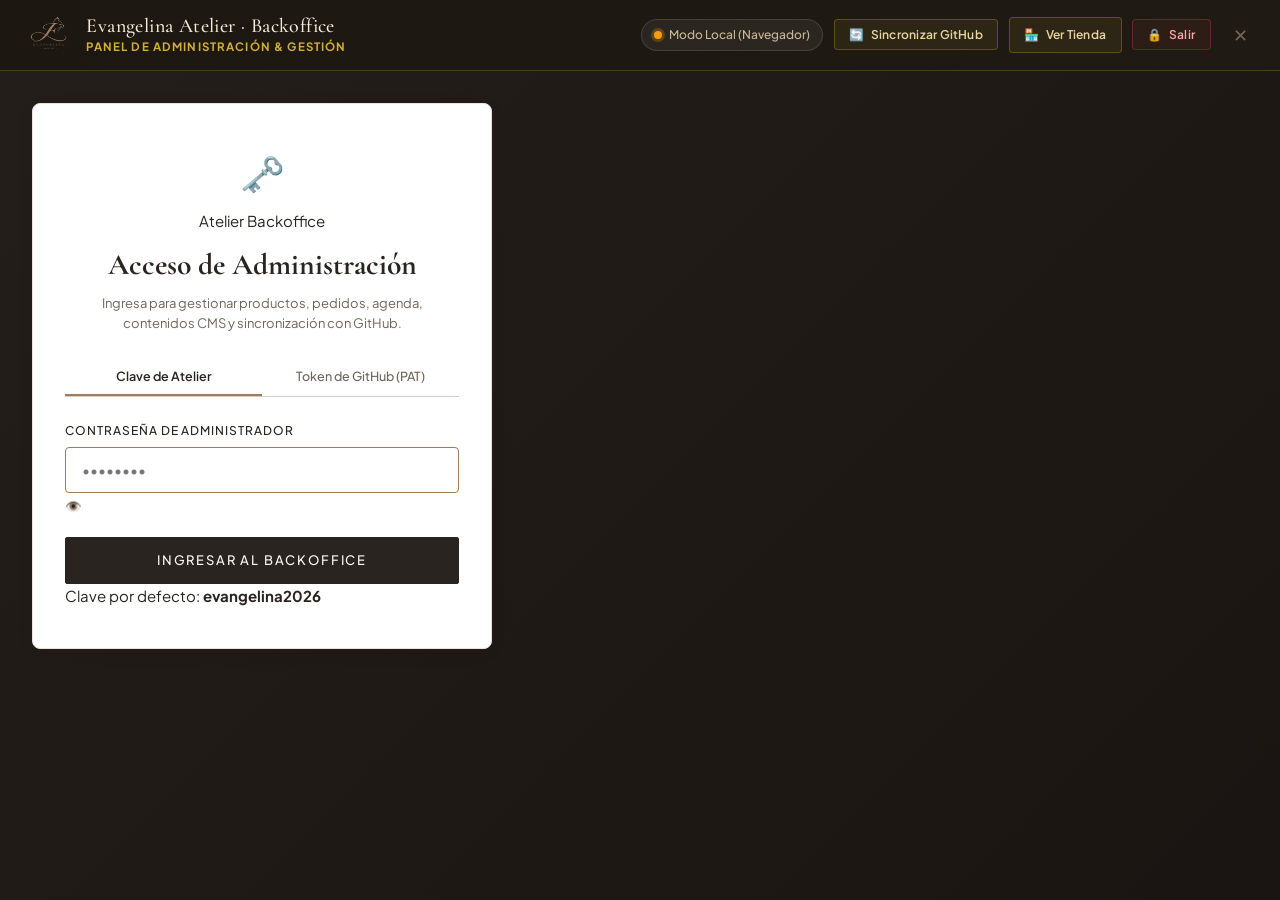
==== commit 4ddfc365: "fix: disable mobile zooming and scaling in admin panel viewport" ====
--- a/admin.html
+++ b/admin.html
@@ -2,7 +2,7 @@
 <html lang="es">
 <head>
   <meta charset="UTF-8" />
-  <meta name="viewport" content="width=device-width, initial-scale=1.0" />
+  <meta name="viewport" content="width=device-width, initial-scale=1.0, maximum-scale=1.0, user-scalable=no" />
   <title>Evangelina Atelier — Panel Administrativo & Backoffice</title>
   <meta name="description" content="Panel de administración integral y gestión de stock de Evangelina Atelier" />
   <meta name="robots" content="noindex, nofollow" />
--- a/styles.css
+++ b/styles.css
@@ -2531,22 +2531,64 @@
 
   /* Interactive tap button overlay matching the "VER COLECCIÓN →" pill */
   .hero-mobile-hitbox {
-    display: block;
+    display: inline-flex;
+    align-items: center;
+    justify-content: center;
+    gap: 0.65rem;
     position: absolute;
-    top: 51.5%;
-    left: 3.5%;
-    width: 36%;
-    height: 8.5%;
+    top: 53.2%;
+    left: 5.2%;
+    width: auto;
+    min-width: clamp(165px, 32vw, 215px);
+    height: clamp(38px, 5.2vw, 46px);
+    padding: 0 1.25rem;
+    border-radius: 9999px;
+    border: 1.5px solid rgba(226, 203, 180, 0.9);
+    background-color: rgba(45, 34, 27, 0.55);
+    backdrop-filter: blur(8px);
+    -webkit-backdrop-filter: blur(8px);
+    color: #F8F4EF;
+    font-family: var(--font-body, 'Plus Jakarta Sans', sans-serif);
+    font-size: clamp(0.7rem, 2.5vw, 0.8125rem);
+    font-weight: 600;
+    letter-spacing: 0.14em;
+    text-transform: uppercase;
+    text-decoration: none;
+    cursor: pointer;
     z-index: 50;
-    cursor: pointer;
-    border-radius: 50px;
-    -webkit-tap-highlight-color: rgba(221, 176, 136, 0.35);
-    transition: background-color 0.2s ease, transform 0.15s ease;
-  }
-
-  .hero-mobile-hitbox:hover,
+    box-shadow: 0 4px 18px rgba(0, 0, 0, 0.28);
+    transition: all 0.25s cubic-bezier(0.16, 1, 0.3, 1);
+    user-select: none;
+    -webkit-tap-highlight-color: transparent;
+  }
+
+  .hero-mobile-hitbox span:first-child {
+    display: inline-block;
+    letter-spacing: 0.14em;
+  }
+
+  .hero-mobile-hitbox .pill-arrow {
+    display: inline-block;
+    transition: transform 0.25s ease;
+    font-size: 1.05rem;
+    line-height: 1;
+  }
+
+  .hero-mobile-hitbox:hover {
+    background-color: rgba(226, 203, 180, 0.22);
+    border-color: #FFFFFF;
+    color: #FFFFFF;
+    transform: translateY(-2px);
+    box-shadow: 0 8px 24px rgba(0, 0, 0, 0.35), 0 0 16px rgba(226, 203, 180, 0.3);
+  }
+
+  .hero-mobile-hitbox:hover .pill-arrow {
+    transform: translateX(4px);
+  }
+
   .hero-mobile-hitbox:active {
-    background-color: rgba(255, 255, 255, 0.1);
+    transform: scale(0.97);
+    background-color: rgba(226, 203, 180, 0.3);
   }
 }
 
@@ -2734,7 +2776,7 @@
 
 /* Standalone Admin Page Layout (admin.html) */
 body.admin-page {
-  background-color: #241E1A;
+  background-color: #0F0D0B;
   height: 100vh;
   height: 100dvh;
   margin: 0;
@@ -2803,10 +2845,10 @@
   width: 96vw;
   max-width: 1440px;
   height: 94vh;
-  background-color: var(--bg-surface);
-  border: 1px solid var(--border-medium);
+  background-color: #16120F;
+  border: 1px solid rgba(212, 175, 55, 0.22);
   border-radius: var(--radius-md);
-  box-shadow: 0 20px 50px rgba(39, 34, 31, 0.25);
+  box-shadow: 0 20px 60px rgba(0,0,0,0.6), 0 0 0 1px rgba(212,175,55,0.08);
   display: flex;
   flex-direction: column;
   overflow: hidden;
@@ -2820,8 +2862,8 @@
   justify-content: space-between;
   align-items: center;
   padding: 0.85rem 1.5rem;
-  background-color: #FFFFFF;
-  border-bottom: 1px solid var(--border-subtle);
+  background: linear-gradient(90deg, #1C1710 0%, #201A14 100%);
+  border-bottom: 1px solid rgba(212, 175, 55, 0.25);
   flex-shrink: 0;
   gap: 1rem;
 }
@@ -2842,7 +2884,7 @@
   font-family: var(--font-editorial);
   font-size: 1.25rem;
   font-weight: 500;
-  color: var(--text-main);
+  color: #F5EDDC;
   letter-spacing: 0.02em;
   line-height: 1.2;
 }
@@ -2851,8 +2893,8 @@
   font-size: 0.72rem;
   text-transform: uppercase;
   letter-spacing: 0.1em;
-  color: var(--bronze-primary);
-  font-weight: 600;
+  color: #D4AF37;
+  font-weight: 700;
 }
 
 .backoffice-top-actions {
@@ -2870,9 +2912,9 @@
   font-size: 0.75rem;
   padding: 0.35rem 0.75rem;
   border-radius: 20px;
-  background-color: var(--bg-sand-light);
-  border: 1px solid var(--border-subtle);
-  color: var(--text-secondary);
+  background-color: rgba(255,255,255,0.06);
+  border: 1px solid rgba(255,255,255,0.12);
+  color: #C8B89A;
   font-weight: 500;
 }
 
@@ -2884,43 +2926,49 @@
 }
 
 .status-pulse.online {
-  background-color: #385E42;
-  box-shadow: 0 0 0 3px rgba(56, 94, 66, 0.2);
+  background-color: #4ADE80;
+  box-shadow: 0 0 0 3px rgba(74, 222, 128, 0.25);
   animation: pulse-live 1.8s infinite;
 }
 
 .status-pulse.local {
-  background-color: #9E7B5C;
-  box-shadow: 0 0 0 3px rgba(158, 123, 92, 0.2);
+  background-color: #F59E0B;
+  box-shadow: 0 0 0 3px rgba(245, 158, 11, 0.25);
 }
 
 .btn-top-bar {
   display: inline-flex;
   align-items: center;
   gap: 0.4rem;
-  padding: 0.45rem 0.85rem;
+  padding: 0.45rem 0.9rem;
   font-size: 0.75rem;
-  font-weight: 500;
-  border: 1px solid var(--border-medium);
+  font-weight: 600;
+  border: 1px solid rgba(212, 175, 55, 0.3);
   border-radius: var(--radius-sm);
-  background-color: var(--bg-surface);
-  color: var(--text-main);
+  background-color: rgba(212, 175, 55, 0.08);
+  color: #E8D5A0;
   cursor: pointer;
-  transition: all var(--transition-fast);
+  transition: all 0.18s ease;
+  letter-spacing: 0.02em;
 }
 
 .btn-top-bar:hover {
-  background-color: var(--bg-sand-light);
-  border-color: var(--bronze-primary);
+  background-color: rgba(212, 175, 55, 0.18);
+  border-color: rgba(212, 175, 55, 0.6);
+  color: #F5EDDC;
+  box-shadow: 0 0 10px rgba(212,175,55,0.15);
 }
 
 .btn-top-bar.btn-logout {
-  color: var(--sale-badge);
-  border-color: rgba(217, 93, 57, 0.3);
+  color: #FCA5A5;
+  border-color: rgba(239, 68, 68, 0.3);
+  background-color: rgba(239, 68, 68, 0.07);
 }
 
 .btn-top-bar.btn-logout:hover {
-  background-color: rgba(217, 93, 57, 0.08);
+  background-color: rgba(239, 68, 68, 0.15);
+  border-color: rgba(239, 68, 68, 0.5);
+  color: #FEE2E2;
 }
 
 .modal-close-btn-clean {
@@ -3020,8 +3068,8 @@
 /* Sidebar */
 .backoffice-sidebar {
   width: 250px;
-  background-color: #FFFFFF;
-  border-right: 1px solid var(--border-subtle);
+  background: linear-gradient(180deg, #1A1510 0%, #131009 100%);
+  border-right: 1px solid rgba(212, 175, 55, 0.2);
   display: flex;
   flex-direction: column;
   flex-shrink: 0;
@@ -3041,28 +3089,28 @@
   align-items: center;
   gap: 0.75rem;
   padding: 0.75rem 0.95rem;
-  border-radius: var(--radius-sm);
+  border-radius: 8px;
   background: none;
   border: none;
-  color: var(--text-secondary);
+  color: #8A7E6E;
   font-size: 0.8125rem;
   font-weight: 500;
   cursor: pointer;
   text-align: left;
-  transition: all var(--transition-fast);
+  transition: all 0.18s ease;
   position: relative;
   width: 100%;
 }
 
 .nav-item:hover {
-  background-color: var(--bg-sand-light);
-  color: var(--text-main);
+  background-color: rgba(212, 175, 55, 0.1);
+  color: #E8D5A0;
 }
 
 .nav-item.active {
-  background-color: #F4EDE5;
-  color: var(--text-main);
-  font-weight: 600;
+  background: linear-gradient(90deg, rgba(212,175,55,0.18) 0%, rgba(212,175,55,0.06) 100%);
+  color: #F5EDDC;
+  font-weight: 700;
 }
 
 .nav-item.active::before {
@@ -3072,8 +3120,9 @@
   top: 15%;
   bottom: 15%;
   width: 3px;
-  background-color: var(--bronze-primary);
-  border-radius: 0 2px 2px 0;
+  background: linear-gradient(180deg, #D4AF37, #F0C84A);
+  border-radius: 0 3px 3px 0;
+  box-shadow: 0 0 8px rgba(212,175,55,0.5);
 }
 
 .nav-icon {
@@ -3085,32 +3134,33 @@
 
 .nav-label {
   flex: 1;
+  letter-spacing: 0.01em;
 }
 
 .nav-badge {
   font-size: 0.6875rem;
-  font-weight: 600;
+  font-weight: 700;
   padding: 0.15rem 0.45rem;
   border-radius: 10px;
-  background-color: var(--bg-sand-light);
-  color: var(--text-secondary);
+  background-color: rgba(255,255,255,0.08);
+  color: #9E8E78;
 }
 
 .nav-badge.alert {
-  background-color: rgba(217, 93, 57, 0.12);
-  color: var(--sale-badge);
+  background-color: rgba(239, 68, 68, 0.2);
+  color: #FCA5A5;
 }
 
 .sidebar-footer {
   padding: 1rem;
-  border-top: 1px solid var(--border-subtle);
-  background-color: #FAFAF8;
+  border-top: 1px solid rgba(212, 175, 55, 0.15);
+  background-color: rgba(0,0,0,0.2);
 }
 
 .sync-status-card {
-  background-color: #FFFFFF;
-  border: 1px solid var(--border-subtle);
-  border-radius: var(--radius-sm);
+  background-color: rgba(255,255,255,0.04);
+  border: 1px solid rgba(212,175,55,0.2);
+  border-radius: 8px;
   padding: 0.75rem;
 }
 
@@ -3125,22 +3175,22 @@
   width: 7px;
   height: 7px;
   border-radius: 50%;
-  background-color: #9E7B5C;
+  background-color: #F59E0B;
 }
 
 .status-indicator-dot.online {
-  background-color: #385E42;
+  background-color: #4ADE80;
 }
 
 .sync-status-title {
   font-size: 0.75rem;
-  font-weight: 600;
-  color: var(--text-main);
+  font-weight: 700;
+  color: #E8D5A0;
 }
 
 .sync-status-desc {
   font-size: 0.6875rem;
-  color: var(--text-muted);
+  color: #6E6254;
   line-height: 1.35;
   margin: 0;
 }
@@ -3150,7 +3200,7 @@
   flex: 1;
   overflow-y: auto;
   padding: 2rem 2.25rem;
-  background-color: var(--bg-surface);
+  background: linear-gradient(160deg, #16120F 0%, #131009 100%);
 }
 
 .backoffice-panel {
@@ -3174,14 +3224,15 @@
 .panel-title {
   font-family: var(--font-editorial);
   font-size: 1.85rem;
-  color: var(--text-main);
+  color: #F5EDDC;
   margin: 0 0 0.25rem;
   font-weight: 400;
+  text-shadow: 0 1px 8px rgba(212,175,55,0.15);
 }
 
 .panel-subtitle {
   font-size: 0.8125rem;
-  color: var(--text-secondary);
+  color: #7A6E60;
   margin: 0;
 }
 
@@ -3206,13 +3257,13 @@
 
 .kpi-box {
   position: relative;
-  background: linear-gradient(165deg, #FFFFFF 0%, #FDFBF8 55%, #F8F4EE 100%);
-  border: 1px solid rgba(196, 172, 146, 0.42);
-  border-radius: 10px;
-  padding: 0.85rem 1rem 0.75rem;
+  background: linear-gradient(165deg, #201C17 0%, #1C1812 55%, #19150F 100%);
+  border: 1px solid rgba(212, 175, 55, 0.28);
+  border-radius: 12px;
+  padding: 1rem 1.1rem 0.9rem;
   display: flex;
   flex-direction: column;
-  box-shadow: 0 3px 12px -2px rgba(50, 38, 28, 0.04);
+  box-shadow: 0 4px 20px rgba(0,0,0,0.35), inset 0 1px 0 rgba(255,255,255,0.04);
   transition: transform 0.25s cubic-bezier(0.16, 1, 0.3, 1), box-shadow 0.25s cubic-bezier(0.16, 1, 0.3, 1), border-color 0.25s ease;
   overflow: hidden;
   isolation: isolate;
@@ -3224,20 +3275,19 @@
   top: 0;
   left: 0;
   right: 0;
-  height: 3px;
-  background: linear-gradient(90deg, #D4AF37, #C49B45);
-  opacity: 0.85;
-  transition: opacity 0.25s ease, height 0.25s ease;
+  height: 2px;
+  background: linear-gradient(90deg, transparent, #D4AF37 40%, #F0C84A 60%, transparent);
+  opacity: 0.9;
+  transition: opacity 0.25s ease;
 }
 
 .kpi-box:hover {
-  transform: translateY(-2px);
-  box-shadow: 0 8px 20px -4px rgba(50, 38, 28, 0.08);
-  border-color: rgba(184, 155, 116, 0.65);
+  transform: translateY(-3px);
+  box-shadow: 0 12px 30px rgba(0,0,0,0.45), 0 0 20px rgba(212,175,55,0.08);
+  border-color: rgba(212, 175, 55, 0.55);
 }
 
 .kpi-box:hover::before {
-  height: 3px;
   opacity: 1;
 }
 
@@ -3295,23 +3345,22 @@
 .kpi-title {
   font-size: 0.65rem;
   text-transform: uppercase;
-  letter-spacing: 0.09em;
-  color: #7D7368;
-  font-weight: 700;
+  letter-spacing: 0.1em;
+  color: #8A7A68;
+  font-weight: 800;
   display: block;
-  margin-bottom: 0.2rem;
+  margin-bottom: 0.25rem;
 }
 
 .kpi-num {
   font-family: var(--font-editorial);
-  font-size: 1.65rem;
+  font-size: 1.75rem;
   font-weight: 600;
-  color: #241E1A;
+  color: #F5EDDC;
   line-height: 1.05;
-  margin-bottom: 0.35rem;
-}
-  margin-bottom: 0.5rem;
+  margin-bottom: 0.3rem;
   letter-spacing: -0.01em;
+  text-shadow: 0 1px 6px rgba(212,175,55,0.12);
 }
 
 .kpi-footer-row {
@@ -3332,7 +3381,7 @@
 
 .kpi-hint {
   font-size: 0.72rem;
-  color: #8C8074;
+  color: #6E6254;
   line-height: 1.35;
   letter-spacing: 0.01em;
 }
@@ -6530,32 +6579,39 @@
 
 @media (max-width: 520px) {
   .measure-sheet-card {
-    padding: 1.15rem 0.95rem;
+    padding: 1.15rem 0.85rem;
     max-width: 95vw;
     max-height: 92vh;
     border-radius: 12px;
   }
   .sheet-tabs-nav {
-    grid-template-columns: repeat(2, 1fr) !important;
-    gap: 0.35rem;
-    margin-bottom: 0.85rem;
-  }
-  .sheet-tab-item {
-    padding: 0.5rem 0.45rem;
-    font-size: 0.72rem;
+    display: flex !important;
+    overflow-x: auto !important;
+    gap: 0.35rem !important;
+    margin-bottom: 0.85rem !important;
+    padding: 0.3rem !important;
+    -webkit-overflow-scrolling: touch;
+    flex-wrap: nowrap !important;
+  }
+  .sheet-nav-tab {
+    flex-shrink: 0 !important;
+    padding: 0.5rem 0.6rem !important;
+    font-size: 0.72rem !important;
+    white-space: nowrap !important;
   }
   .sheet-drawing-viewport {
-    min-height: 190px !important;
-    max-height: 220px !important;
+    min-height: 220px !important;
+    max-height: 260px !important;
     border-radius: 8px;
-  }
-  .sheet-detail-title {
-    font-size: 1.25rem;
-    margin-bottom: 0.45rem;
-  }
-  .sheet-detail-body {
-    font-size: 0.8125rem;
-    line-height: 1.5;
+    padding: 0.75rem 0.25rem !important;
+  }
+  .sheet-step-title {
+    font-size: 1.3rem !important;
+    margin-bottom: 0.45rem !important;
+  }
+  .sheet-step-intro {
+    font-size: 0.8125rem !important;
+    line-height: 1.45 !important;
   }
   .sheet-actions-row {
     flex-direction: column;
@@ -6577,6 +6633,7 @@
   .sheet-esc-hint {
     display: none;
   }
+}
 /* ==========================================================================
    PRENDAS PERSONALIZADAS (A MEDIDA) — BESPOKE DOSSIER STYLING
    ========================================================================== */
@@ -6904,3 +6961,69 @@
   color: #57534E;
   border: 1px solid rgba(120, 113, 108, 0.3);
 }
+
+/* Size Tables Mobile Optimization */
+.table-responsive {
+  width: 100%;
+  overflow-x: auto;
+  -webkit-overflow-scrolling: touch;
+  border-radius: var(--radius-sm);
+  border: 1px solid var(--border-subtle);
+  background: #FFFFFF;
+}
+
+.size-guide-table {
+  width: 100%;
+  border-collapse: collapse;
+  font-size: 0.8125rem;
+  text-align: center;
+}
+
+.size-guide-table th {
+  background-color: var(--bg-sand-light);
+  color: var(--text-main);
+  font-weight: 700;
+  text-transform: uppercase;
+  font-size: 0.6875rem;
+  letter-spacing: 0.05em;
+  padding: 0.75rem 0.5rem;
+  border-bottom: 1px solid var(--border-medium);
+  white-space: nowrap;
+}
+
+.size-guide-table td {
+  padding: 0.75rem 0.5rem;
+  border-bottom: 1px solid var(--border-subtle);
+  color: var(--text-secondary);
+  white-space: nowrap;
+}
+
+.size-guide-table tr:last-child td {
+  border-bottom: none;
+}
+
+@media (max-width: 640px) {
+  .size-guide-table {
+    font-size: 0.75rem;
+  }
+  .size-guide-table th {
+    padding: 0.6rem 0.35rem;
+    font-size: 0.625rem;
+    letter-spacing: 0.02em;
+  }
+  .size-guide-table td {
+    padding: 0.6rem 0.35rem;
+  }
+  .tables-category-nav {
+    display: flex;
+    overflow-x: auto;
+    gap: 0.5rem;
+    padding-bottom: 0.5rem;
+    -webkit-overflow-scrolling: touch;
+    flex-wrap: nowrap;
+  }
+  .table-cat-pill {
+    flex-shrink: 0;
+    white-space: nowrap;
+  }
+}
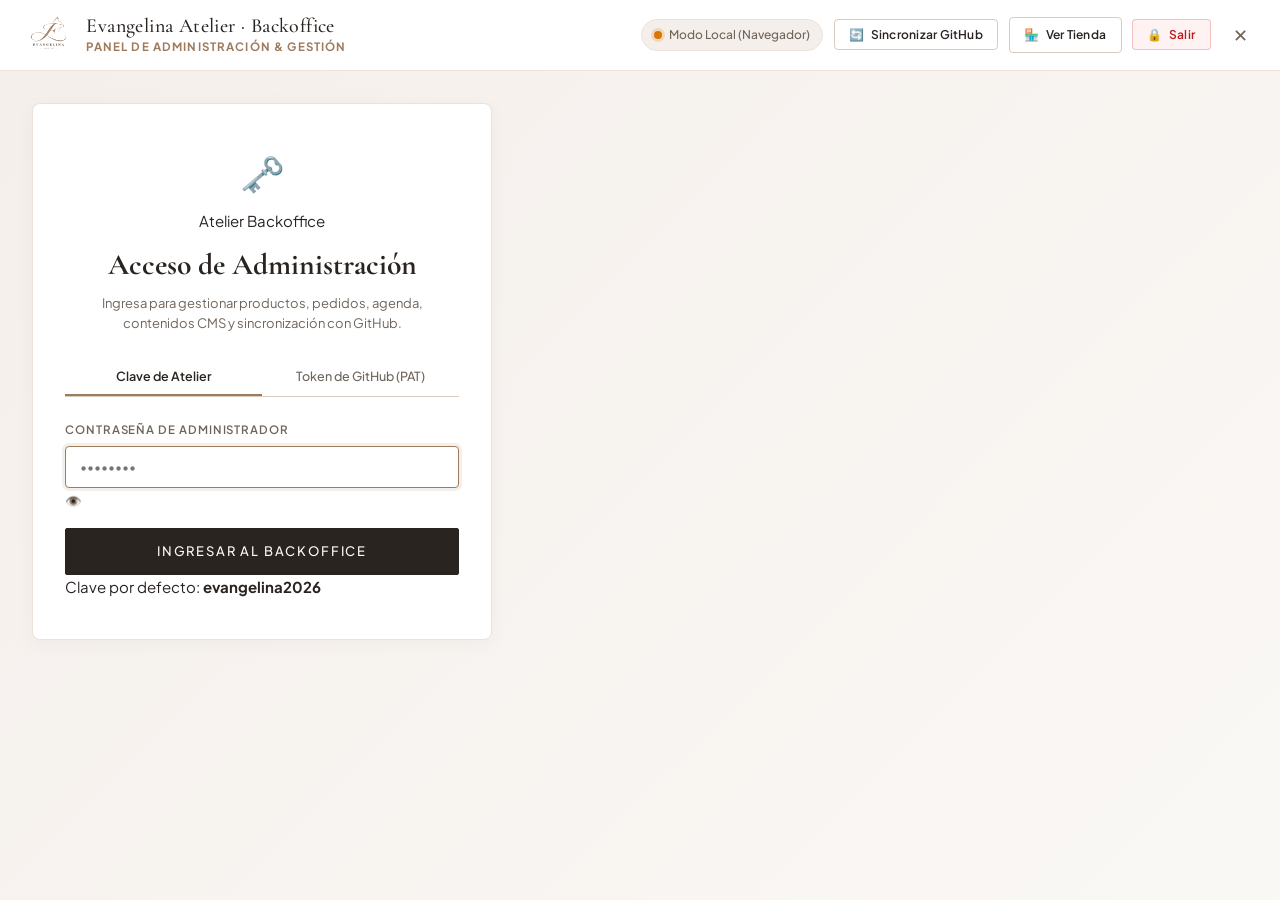
==== commit 092e7e4b: "Standardize form inputs and editor modal card layout" ====
--- a/admin.html
+++ b/admin.html
@@ -959,18 +959,18 @@
         </div>
 
         <div class="form-group">
-          <label style="font-weight: 600; color: var(--text-main);">📸 Fotografía de la Prenda (Carga directa para la Tienda) *</label>
-          <div style="display: flex; gap: 0.75rem; align-items: center; background: #FAF6F0; padding: 0.85rem; border-radius: 8px; border: 1px stroke rgba(196,172,146,0.4);">
-            <div id="product-img-preview-box" style="width: 60px; height: 75px; border-radius: 6px; background: #EFE8DE; display: flex; align-items: center; justify-content: center; overflow: hidden; border: 1px solid #D6C8B8; flex-shrink: 0;">
-              <span id="preview-placeholder" style="font-size: 1.2rem;">📷</span>
+          <label style="font-weight: 600; color: var(--text-secondary);">📸 Fotografía de la Prenda (Carga directa para la Tienda) *</label>
+          <div style="display: flex; gap: 0.85rem; align-items: center; background: var(--bg-sand); padding: 0.75rem 0.95rem; border-radius: var(--radius-sm); border: 1px solid var(--border-medium);">
+            <div id="product-img-preview-box" style="width: 48px; height: 60px; border-radius: 6px; background: #FFFFFF; display: flex; align-items: center; justify-content: center; overflow: hidden; border: 1px solid var(--border-medium); flex-shrink: 0;">
+              <span id="preview-placeholder" style="font-size: 1.1rem; color: var(--text-muted);">📷</span>
               <img id="product-img-preview-el" src="" alt="Vista previa" style="display: none; width: 100%; height: 100%; object-fit: cover;" />
             </div>
-            <div style="flex: 1;">
+            <div style="flex: 1; display: flex; flex-direction: column; gap: 0.35rem;">
               <input type="file" id="edit-product-file-input" accept="image/*" style="display: none;" onchange="handleProductImageFileUpload(event)" />
-              <button type="button" class="btn btn-secondary btn-sm" onclick="document.getElementById('edit-product-file-input').click()" style="margin-bottom: 0.35rem;">
+              <button type="button" class="btn btn-secondary btn-sm" onclick="document.getElementById('edit-product-file-input').click()" style="width: fit-content; font-size: 0.75rem; padding: 0.35rem 0.75rem;">
                 📤 Seleccionar Foto desde mi Dispositivo
               </button>
-              <input type="text" id="edit-product-image" required placeholder="O pega el enlace/ruta de la imagen..." oninput="updateProductImagePreview(this.value)" style="font-size: 0.78rem; padding: 0.35rem 0.6rem;" />
+              <input type="text" id="edit-product-image" required placeholder="O pega el enlace/ruta de la imagen..." oninput="updateProductImagePreview(this.value)" style="height: 34px; font-size: 0.78rem; padding: 0.35rem 0.65rem;" />
             </div>
           </div>
         </div>
--- a/styles.css
+++ b/styles.css
@@ -464,18 +464,19 @@
 .mobile-nav {
   display: flex;
   flex-direction: column;
-  gap: 0.2rem;
-  margin-top: 1.25rem;
+  gap: 0.65rem;
+  margin-top: 1rem;
   flex-grow: 1;
 }
 
 .mobile-nav-link {
-  font-size: 1.15rem;
+  font-size: 1.35rem;
   font-family: var(--font-editorial);
+  font-weight: 700;
   letter-spacing: 0.02em;
   color: var(--text-main);
-  border-bottom: 1px solid rgba(216, 204, 192, 0.45);
-  padding: 0.85rem 0.25rem;
+  border-bottom: 1px solid rgba(216, 204, 192, 0.55);
+  padding: 1.1rem 0.35rem;
   display: flex;
   align-items: center;
   justify-content: space-between;
@@ -2265,30 +2266,53 @@
 }
 
 .form-group {
-  margin-bottom: 1.25rem;
+  margin-bottom: 1rem;
 }
 
 .form-group label {
   display: block;
-  font-size: 0.75rem;
+  font-size: 0.72rem;
   text-transform: uppercase;
   letter-spacing: 0.08em;
-  font-weight: 500;
+  font-weight: 600;
+  color: var(--text-secondary);
   margin-bottom: 0.4rem;
 }
 
-.form-group input {
+.form-group input,
+.form-group select,
+.form-group textarea {
   width: 100%;
-  padding: 0.8rem 1rem;
+  height: 42px;
+  padding: 0.55rem 0.85rem;
+  font-size: 0.825rem;
+  color: var(--text-main);
   border: 1px solid var(--border-medium);
   border-radius: var(--radius-sm);
   outline: none;
-  background-color: var(--bg-sand-light);
-}
-
-.form-group input:focus {
+  background-color: #FAF8F5;
+  box-shadow: inset 0 1px 2px rgba(0, 0, 0, 0.02);
+  transition: border-color var(--transition-fast), background-color var(--transition-fast), box-shadow var(--transition-fast);
+  box-sizing: border-box;
+}
+
+.form-group textarea {
+  height: auto;
+  min-height: 80px;
+  resize: vertical;
+}
+
+.form-group select {
+  appearance: auto;
+  cursor: pointer;
+}
+
+.form-group input:focus,
+.form-group select:focus,
+.form-group textarea:focus {
   border-color: var(--bronze-primary);
   background-color: #FFFFFF;
+  box-shadow: 0 0 0 3px rgba(158, 123, 92, 0.12);
 }
 
 .btn-block {
@@ -2776,7 +2800,7 @@
 
 /* Standalone Admin Page Layout (admin.html) */
 body.admin-page {
-  background-color: #0F0D0B;
+  background-color: var(--bg-body);
   height: 100vh;
   height: 100dvh;
   margin: 0;
@@ -2812,7 +2836,7 @@
 }
 
 body.admin-page .admin-login-screen {
-  background: linear-gradient(135deg, #241E1A 0%, #1A1512 100%);
+  background: linear-gradient(135deg, var(--bg-sand) 0%, var(--bg-body) 100%);
   display: flex;
   align-items: center;
   justify-content: center;
@@ -2824,7 +2848,7 @@
 .backoffice-overlay {
   position: fixed;
   inset: 0;
-  background-color: rgba(39, 34, 31, 0.65);
+  background-color: rgba(42, 36, 33, 0.45);
   backdrop-filter: blur(4px);
   z-index: 1100;
   display: flex;
@@ -2845,10 +2869,10 @@
   width: 96vw;
   max-width: 1440px;
   height: 94vh;
-  background-color: #16120F;
-  border: 1px solid rgba(212, 175, 55, 0.22);
+  background-color: var(--bg-body);
+  border: 1px solid var(--border-subtle);
   border-radius: var(--radius-md);
-  box-shadow: 0 20px 60px rgba(0,0,0,0.6), 0 0 0 1px rgba(212,175,55,0.08);
+  box-shadow: var(--shadow-modal);
   display: flex;
   flex-direction: column;
   overflow: hidden;
@@ -2862,8 +2886,8 @@
   justify-content: space-between;
   align-items: center;
   padding: 0.85rem 1.5rem;
-  background: linear-gradient(90deg, #1C1710 0%, #201A14 100%);
-  border-bottom: 1px solid rgba(212, 175, 55, 0.25);
+  background: #FFFFFF;
+  border-bottom: 1px solid var(--border-subtle);
   flex-shrink: 0;
   gap: 1rem;
 }
@@ -2884,7 +2908,7 @@
   font-family: var(--font-editorial);
   font-size: 1.25rem;
   font-weight: 500;
-  color: #F5EDDC;
+  color: var(--text-main);
   letter-spacing: 0.02em;
   line-height: 1.2;
 }
@@ -2893,7 +2917,7 @@
   font-size: 0.72rem;
   text-transform: uppercase;
   letter-spacing: 0.1em;
-  color: #D4AF37;
+  color: var(--bronze-primary);
   font-weight: 700;
 }
 
@@ -2912,9 +2936,9 @@
   font-size: 0.75rem;
   padding: 0.35rem 0.75rem;
   border-radius: 20px;
-  background-color: rgba(255,255,255,0.06);
-  border: 1px solid rgba(255,255,255,0.12);
-  color: #C8B89A;
+  background-color: var(--bg-sand);
+  border: 1px solid var(--border-subtle);
+  color: var(--text-secondary);
   font-weight: 500;
 }
 
@@ -2926,14 +2950,14 @@
 }
 
 .status-pulse.online {
-  background-color: #4ADE80;
-  box-shadow: 0 0 0 3px rgba(74, 222, 128, 0.25);
+  background-color: #55755E;
+  box-shadow: 0 0 0 3px rgba(85, 117, 94, 0.2);
   animation: pulse-live 1.8s infinite;
 }
 
 .status-pulse.local {
-  background-color: #F59E0B;
-  box-shadow: 0 0 0 3px rgba(245, 158, 11, 0.25);
+  background-color: #D97706;
+  box-shadow: 0 0 0 3px rgba(217, 119, 6, 0.2);
 }
 
 .btn-top-bar {
@@ -2943,32 +2967,31 @@
   padding: 0.45rem 0.9rem;
   font-size: 0.75rem;
   font-weight: 600;
-  border: 1px solid rgba(212, 175, 55, 0.3);
+  border: 1px solid var(--border-medium);
   border-radius: var(--radius-sm);
-  background-color: rgba(212, 175, 55, 0.08);
-  color: #E8D5A0;
+  background-color: #FFFFFF;
+  color: var(--text-main);
   cursor: pointer;
   transition: all 0.18s ease;
   letter-spacing: 0.02em;
 }
 
 .btn-top-bar:hover {
-  background-color: rgba(212, 175, 55, 0.18);
-  border-color: rgba(212, 175, 55, 0.6);
-  color: #F5EDDC;
-  box-shadow: 0 0 10px rgba(212,175,55,0.15);
+  background-color: var(--bg-sand);
+  border-color: var(--bronze-primary);
+  color: var(--bronze-hover);
 }
 
 .btn-top-bar.btn-logout {
-  color: #FCA5A5;
-  border-color: rgba(239, 68, 68, 0.3);
-  background-color: rgba(239, 68, 68, 0.07);
+  color: #B91C1C;
+  border-color: rgba(220, 38, 38, 0.25);
+  background-color: #FEF2F2;
 }
 
 .btn-top-bar.btn-logout:hover {
-  background-color: rgba(239, 68, 68, 0.15);
-  border-color: rgba(239, 68, 68, 0.5);
-  color: #FEE2E2;
+  background-color: #FEE2E2;
+  border-color: rgba(220, 38, 38, 0.4);
+  color: #991B1B;
 }
 
 .modal-close-btn-clean {
@@ -3068,8 +3091,8 @@
 /* Sidebar */
 .backoffice-sidebar {
   width: 250px;
-  background: linear-gradient(180deg, #1A1510 0%, #131009 100%);
-  border-right: 1px solid rgba(212, 175, 55, 0.2);
+  background-color: var(--bg-sand-light);
+  border-right: 1px solid var(--border-subtle);
   display: flex;
   flex-direction: column;
   flex-shrink: 0;
@@ -3089,10 +3112,10 @@
   align-items: center;
   gap: 0.75rem;
   padding: 0.75rem 0.95rem;
-  border-radius: 8px;
+  border-radius: var(--radius-sm);
   background: none;
   border: none;
-  color: #8A7E6E;
+  color: var(--text-secondary);
   font-size: 0.8125rem;
   font-weight: 500;
   cursor: pointer;
@@ -3103,14 +3126,15 @@
 }
 
 .nav-item:hover {
-  background-color: rgba(212, 175, 55, 0.1);
-  color: #E8D5A0;
+  background-color: var(--bg-sand);
+  color: var(--text-main);
 }
 
 .nav-item.active {
-  background: linear-gradient(90deg, rgba(212,175,55,0.18) 0%, rgba(212,175,55,0.06) 100%);
-  color: #F5EDDC;
+  background-color: var(--bg-surface);
+  color: var(--text-main);
   font-weight: 700;
+  box-shadow: 0 2px 6px rgba(0,0,0,0.04);
 }
 
 .nav-item.active::before {
@@ -3120,9 +3144,8 @@
   top: 15%;
   bottom: 15%;
   width: 3px;
-  background: linear-gradient(180deg, #D4AF37, #F0C84A);
+  background-color: var(--bronze-primary);
   border-radius: 0 3px 3px 0;
-  box-shadow: 0 0 8px rgba(212,175,55,0.5);
 }
 
 .nav-icon {
@@ -3142,25 +3165,25 @@
   font-weight: 700;
   padding: 0.15rem 0.45rem;
   border-radius: 10px;
-  background-color: rgba(255,255,255,0.08);
-  color: #9E8E78;
+  background-color: var(--bg-sand);
+  color: var(--text-secondary);
 }
 
 .nav-badge.alert {
-  background-color: rgba(239, 68, 68, 0.2);
-  color: #FCA5A5;
+  background-color: #FEE2E2;
+  color: #B91C1C;
 }
 
 .sidebar-footer {
   padding: 1rem;
-  border-top: 1px solid rgba(212, 175, 55, 0.15);
-  background-color: rgba(0,0,0,0.2);
+  border-top: 1px solid var(--border-subtle);
+  background-color: var(--bg-sand);
 }
 
 .sync-status-card {
-  background-color: rgba(255,255,255,0.04);
-  border: 1px solid rgba(212,175,55,0.2);
-  border-radius: 8px;
+  background-color: #FFFFFF;
+  border: 1px solid var(--border-subtle);
+  border-radius: var(--radius-sm);
   padding: 0.75rem;
 }
 
@@ -3175,22 +3198,22 @@
   width: 7px;
   height: 7px;
   border-radius: 50%;
-  background-color: #F59E0B;
+  background-color: #D97706;
 }
 
 .status-indicator-dot.online {
-  background-color: #4ADE80;
+  background-color: #55755E;
 }
 
 .sync-status-title {
   font-size: 0.75rem;
   font-weight: 700;
-  color: #E8D5A0;
+  color: var(--text-main);
 }
 
 .sync-status-desc {
   font-size: 0.6875rem;
-  color: #6E6254;
+  color: var(--text-muted);
   line-height: 1.35;
   margin: 0;
 }
@@ -3200,7 +3223,7 @@
   flex: 1;
   overflow-y: auto;
   padding: 2rem 2.25rem;
-  background: linear-gradient(160deg, #16120F 0%, #131009 100%);
+  background-color: var(--bg-body);
 }
 
 .backoffice-panel {
@@ -3224,15 +3247,14 @@
 .panel-title {
   font-family: var(--font-editorial);
   font-size: 1.85rem;
-  color: #F5EDDC;
+  color: var(--text-main);
   margin: 0 0 0.25rem;
   font-weight: 400;
-  text-shadow: 0 1px 8px rgba(212,175,55,0.15);
 }
 
 .panel-subtitle {
   font-size: 0.8125rem;
-  color: #7A6E60;
+  color: var(--text-secondary);
   margin: 0;
 }
 
@@ -3241,7 +3263,7 @@
   gap: 0.75rem;
 }
 
-/* KPI Cards Grid — Compact Executive Atelier Edition */
+/* KPI Cards Grid — Beige & Pure White Atelier Edition */
 .dashboard-kpi-grid {
   display: grid;
   grid-template-columns: repeat(auto-fit, minmax(220px, 1fr));
@@ -3257,38 +3279,21 @@
 
 .kpi-box {
   position: relative;
-  background: linear-gradient(165deg, #201C17 0%, #1C1812 55%, #19150F 100%);
-  border: 1px solid rgba(212, 175, 55, 0.28);
-  border-radius: 12px;
+  background: #FFFFFF;
+  border: 1px solid var(--border-subtle);
+  border-radius: var(--radius-md);
   padding: 1rem 1.1rem 0.9rem;
   display: flex;
   flex-direction: column;
-  box-shadow: 0 4px 20px rgba(0,0,0,0.35), inset 0 1px 0 rgba(255,255,255,0.04);
-  transition: transform 0.25s cubic-bezier(0.16, 1, 0.3, 1), box-shadow 0.25s cubic-bezier(0.16, 1, 0.3, 1), border-color 0.25s ease;
+  box-shadow: var(--shadow-subtle);
+  transition: transform 0.25s ease, box-shadow 0.25s ease, border-color 0.25s ease;
   overflow: hidden;
-  isolation: isolate;
-}
-
-.kpi-box::before {
-  content: '';
-  position: absolute;
-  top: 0;
-  left: 0;
-  right: 0;
-  height: 2px;
-  background: linear-gradient(90deg, transparent, #D4AF37 40%, #F0C84A 60%, transparent);
-  opacity: 0.9;
-  transition: opacity 0.25s ease;
 }
 
 .kpi-box:hover {
-  transform: translateY(-3px);
-  box-shadow: 0 12px 30px rgba(0,0,0,0.45), 0 0 20px rgba(212,175,55,0.08);
-  border-color: rgba(212, 175, 55, 0.55);
-}
-
-.kpi-box:hover::before {
-  opacity: 1;
+  transform: translateY(-2px);
+  box-shadow: var(--shadow-card);
+  border-color: var(--border-medium);
 }
 
 /* Header Row inside card */
@@ -3308,11 +3313,8 @@
   align-items: center;
   justify-content: center;
   flex-shrink: 0;
-  transition: transform 0.25s ease, box-shadow 0.25s ease;
-}
-
-.kpi-box:hover .kpi-icon-wrap {
-  transform: scale(1.04);
+  background: var(--bg-sand);
+  color: var(--bronze-primary);
 }
 
 .kpi-icon-wrap svg {
@@ -3333,6 +3335,8 @@
   display: inline-flex;
   align-items: center;
   gap: 0.25rem;
+  background: var(--bg-sand);
+  color: var(--text-secondary);
 }
 
 /* Typography */
@@ -3346,7 +3350,7 @@
   font-size: 0.65rem;
   text-transform: uppercase;
   letter-spacing: 0.1em;
-  color: #8A7A68;
+  color: var(--text-muted);
   font-weight: 800;
   display: block;
   margin-bottom: 0.25rem;
@@ -3356,11 +3360,10 @@
   font-family: var(--font-editorial);
   font-size: 1.75rem;
   font-weight: 600;
-  color: #F5EDDC;
+  color: var(--text-main);
   line-height: 1.05;
   margin-bottom: 0.3rem;
   letter-spacing: -0.01em;
-  text-shadow: 0 1px 6px rgba(212,175,55,0.12);
 }
 
 .kpi-footer-row {
@@ -3377,11 +3380,12 @@
   border-radius: 50%;
   flex-shrink: 0;
   display: inline-block;
+  background: var(--bronze-primary);
 }
 
 .kpi-hint {
   font-size: 0.72rem;
-  color: #6E6254;
+  color: var(--text-secondary);
   line-height: 1.35;
   letter-spacing: 0.01em;
 }
@@ -4072,50 +4076,71 @@
   gap: 1rem;
   margin-bottom: 1.25rem;
   flex-wrap: wrap;
+  background-color: var(--bg-sand);
+  padding: 0.85rem 1.1rem;
+  border-radius: var(--radius-md);
+  border: 1px solid var(--border-subtle);
 }
 
 .search-input-group {
   display: flex;
   align-items: center;
-  gap: 0.5rem;
+  gap: 0.65rem;
   background-color: #FFFFFF;
   border: 1px solid var(--border-medium);
   border-radius: var(--radius-sm);
-  padding: 0.45rem 0.85rem;
+  padding: 0.5rem 0.95rem;
   flex: 1;
-  max-width: 440px;
+  max-width: 460px;
+  box-shadow: inset 0 1px 2px rgba(0,0,0,0.02);
+}
+
+.search-icon-symbol {
+  font-size: 0.9rem;
+  opacity: 0.7;
 }
 
 .search-input-group input {
   border: none;
   outline: none;
   background: transparent;
+  font-size: 0.825rem;
+  width: 100%;
+  color: var(--text-main);
+}
+
+.search-input-group input::placeholder {
+  color: var(--text-muted);
+}
+
+.toolbar-filter-group {
+  display: flex;
+  gap: 0.75rem;
+  align-items: center;
+}
+
+.toolbar-filter-group select {
+  padding: 0.55rem 0.95rem;
   font-size: 0.8125rem;
-  width: 100%;
-  color: var(--text-main);
-}
-
-.toolbar-filter-group {
-  display: flex;
-  gap: 0.75rem;
-  align-items: center;
-}
-
-.toolbar-filter-group select {
-  padding: 0.5rem 0.85rem;
-  font-size: 0.8125rem;
+  font-weight: 500;
   border: 1px solid var(--border-medium);
   border-radius: var(--radius-sm);
   background-color: #FFFFFF;
   color: var(--text-main);
   cursor: pointer;
+  box-shadow: 0 1px 2px rgba(0,0,0,0.02);
+  transition: border-color var(--transition-fast);
+}
+
+.toolbar-filter-group select:hover {
+  border-color: var(--bronze-primary);
 }
 
 .table-responsive-wrapper {
   background-color: #FFFFFF;
   border: 1px solid var(--border-subtle);
-  border-radius: var(--radius-sm);
-  overflow-x: auto;
+  border-radius: var(--radius-md);
+  overflow: hidden;
   box-shadow: var(--shadow-subtle);
 }
 
@@ -4127,79 +4152,84 @@
 }
 
 .backoffice-table th {
-  background-color: #F8F4EE;
-  padding: 0.85rem 1rem;
+  background-color: var(--bg-sand);
+  padding: 0.9rem 1.1rem;
   font-size: 0.72rem;
   text-transform: uppercase;
   letter-spacing: 0.08em;
   color: var(--text-secondary);
   border-bottom: 1px solid var(--border-medium);
-  font-weight: 600;
+  font-weight: 700;
   white-space: nowrap;
 }
 
 .backoffice-table td {
-  padding: 0.85rem 1rem;
+  padding: 0.9rem 1.1rem;
   border-bottom: 1px solid var(--border-subtle);
   color: var(--text-main);
   vertical-align: middle;
 }
 
 .backoffice-table tbody tr:hover {
-  background-color: #FAFAF7;
+  background-color: var(--bg-sand-light);
+}
+
+.backoffice-table tbody tr:last-child td {
+  border-bottom: none;
 }
 
 /* Compact Product Cell & Thumb */
 .product-cell-info {
   display: flex;
   align-items: center;
-  gap: 0.75rem;
+  gap: 0.85rem;
 }
 
 .product-cell-thumb {
-  width: 52px;
-  height: 68px;
+  width: 48px;
+  height: 60px;
   object-fit: cover;
   border-radius: 6px;
   border: 1px solid var(--border-subtle);
-  background-color: #FAF6F0;
-  box-shadow: 0 2px 4px rgba(0,0,0,0.04);
+  background-color: var(--bg-sand);
+  box-shadow: 0 2px 5px rgba(0,0,0,0.05);
+  flex-shrink: 0;
 }
 
 .product-cell-title {
   display: block;
-  font-size: 0.8125rem;
+  font-size: 0.85rem;
   font-weight: 600;
   color: var(--text-main);
-  line-height: 1.25;
+  line-height: 1.3;
 }
 
 .product-cell-id {
   display: block;
   font-size: 0.7rem;
-  color: var(--text-secondary);
-  margin-top: 2px;
+  color: var(--text-muted);
+  margin-top: 3px;
 }
 
 /* Compact Stock Stepper */
 .stock-stepper-compact {
   display: inline-flex;
   align-items: center;
-  gap: 0.3rem;
-  background-color: #FAF6F0;
-  border: 1px solid #E5DBCE;
-  padding: 0.2rem 0.4rem;
+  gap: 0.35rem;
+  background-color: var(--bg-sand);
+  border: 1px solid var(--border-medium);
+  padding: 0.25rem 0.45rem;
   border-radius: 8px;
 }
 
 .stepper-btn-sm {
-  width: 22px;
-  height: 22px;
+  width: 24px;
+  height: 24px;
   display: flex;
   align-items: center;
   justify-content: center;
   background-color: #FFFFFF;
-  border: 1px solid #D6C8B8;
+  border: 1px solid var(--border-medium);
   border-radius: 4px;
   font-size: 0.85rem;
   font-weight: 700;
@@ -4216,9 +4246,9 @@
 
 .stepper-val-sm {
   font-weight: 700;
-  font-size: 0.8125rem;
-  min-width: 20px;
-  text-anchor: middle;
+  font-size: 0.825rem;
+  min-width: 22px;
+  text-align: center;
   color: var(--text-main);
 }
 
@@ -4235,9 +4265,10 @@
   display: inline-block;
   font-size: 0.72rem;
   font-weight: 600;
-  padding: 0.2rem 0.5rem;
-  background-color: #F3ECE2;
-  color: #6B5542;
+  padding: 0.25rem 0.6rem;
+  background-color: var(--bg-sand);
+  color: var(--text-main);
+  border: 1px solid var(--border-subtle);
   border-radius: 6px;
   letter-spacing: 0.03em;
 }
@@ -4247,14 +4278,14 @@
   display: flex;
   flex-direction: column;
   align-items: center;
-  gap: 2px;
+  gap: 3px;
   font-size: 0.72rem;
   color: var(--text-secondary);
 }
 
 .metrics-cell-mini .metrics-sales {
   font-weight: 600;
-  color: #385E42;
+  color: var(--success-color);
 }
 
 /* Backoffice Action Buttons */
@@ -4335,7 +4366,7 @@
 .badge-status {
   display: inline-block;
   font-size: 0.6875rem;
-  padding: 0.2rem 0.55rem;
+  padding: 0.25rem 0.6rem;
   border-radius: 12px;
   font-weight: 600;
   text-transform: uppercase;
@@ -4662,16 +4693,26 @@
   margin: 0.25rem 0 0;
 }
 
+.form-row-2 {
+  display: grid;
+  grid-template-columns: 1fr 1fr;
+  gap: 1rem;
+  margin-top: 0;
+  margin-bottom: 0.25rem;
+}
+
 .form-row-3 {
   display: grid;
   grid-template-columns: 1fr 1fr 1fr;
   gap: 1rem;
+  margin-bottom: 0.25rem;
 }
 
 .form-row-4 {
   display: grid;
   grid-template-columns: repeat(4, 1fr);
   gap: 0.75rem;
+  margin-bottom: 0.25rem;
 }
 
 .modal-form-actions {
@@ -5824,53 +5865,13 @@
   pointer-events: none;
 }
 
-/* Floating Hint Badge in Quick View */
 .zoom-hint-badge {
-  position: absolute;
-  bottom: 14px;
-  left: 50%;
-  transform: translateX(-50%);
-  background: rgba(30, 24, 20, 0.82);
-  color: #FAF7F2;
-  font-size: 0.72rem;
-  letter-spacing: 0.03em;
-  padding: 6px 14px;
-  border-radius: 20px;
-  backdrop-filter: blur(8px);
-  -webkit-backdrop-filter: blur(8px);
-  display: flex;
-  align-items: center;
-  gap: 6px;
-  box-shadow: 0 4px 16px rgba(0, 0, 0, 0.18);
-  pointer-events: none;
-  transition: opacity 0.25s ease, transform 0.25s ease;
-  z-index: 5;
-  white-space: nowrap;
-}
-
-.zoom-viewer-wrap:hover .zoom-hint-badge {
-  opacity: 0.2;
+  display: none !important;
 }
 
 /* Expand Button (Opens Lightbox Fullscreen) */
 .zoom-expand-btn {
-  position: absolute;
-  top: 14px;
-  left: 14px;
-  right: auto;
-  background: rgba(255, 255, 255, 0.94);
-  border: 1px solid var(--border-medium);
-  border-radius: 50%;
-  width: 38px;
-  height: 38px;
-  display: flex;
-  align-items: center;
-  justify-content: center;
-  cursor: pointer;
-  transition: all 0.2s cubic-bezier(0.25, 0.46, 0.45, 0.94);
-  box-shadow: 0 2px 10px rgba(0, 0, 0, 0.1);
-  z-index: 6;
-  color: var(--text-main);
+  display: none !important;
 }
 
 .zoom-expand-btn:hover {
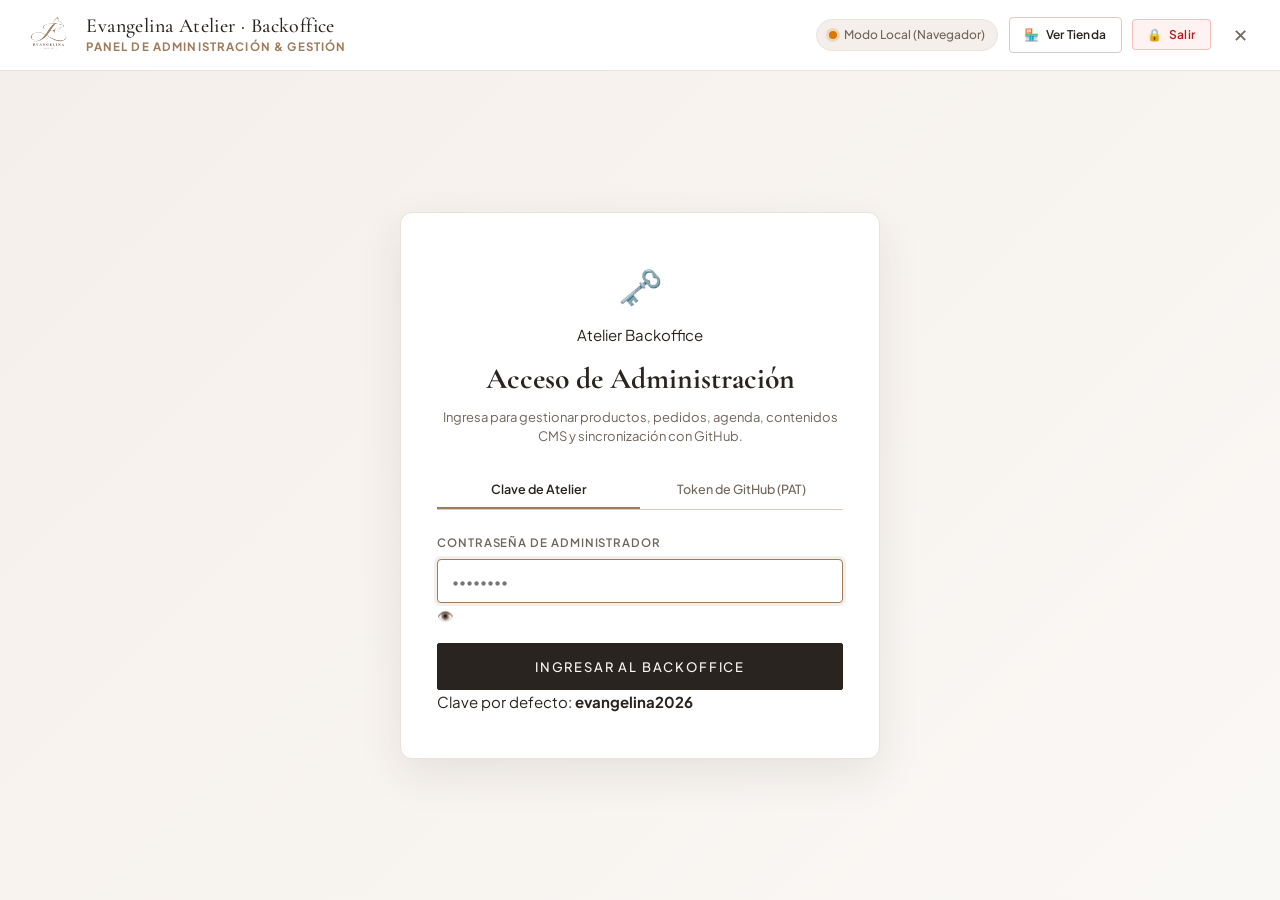
==== commit 386337ff: "feat: add products.json dataset and implement real-time product synchronization between backoffice a" ====
--- a/admin.html
+++ b/admin.html
@@ -42,10 +42,6 @@
             <span id="backoffice-status-text">Modo Local (Navegador)</span>
           </div>
 
-          <!-- Quick GitHub Sync Trigger -->
-          <button type="button" class="btn-top-bar" id="btn-sync-github" onclick="syncAllDataWithGitHub()" title="Sincronizar cambios en GitHub">
-            <span class="sync-icon">🔄</span> <span class="sync-text">Sincronizar GitHub</span>
-          </button>
 
           <!-- Store preview button -->
           <a href="index.html" class="btn-top-bar" title="Volver a la tienda online" style="text-decoration: none;">
--- a/styles.css
+++ b/styles.css
@@ -700,6 +700,11 @@
   height: 100%;
   object-fit: cover;
   object-position: right center;
+  image-rendering: -webkit-optimize-contrast;
+  image-rendering: crisp-edges;
+  filter: contrast(1.03) brightness(1.01) saturate(1.02);
+  transform: translateZ(0);
+  backface-visibility: hidden;
 }
 
 .hero-overlay {
@@ -1123,7 +1128,9 @@
 }
 
 .sort-wrap select {
-  padding: 0.55rem 1.2rem;
+  height: 40px;
+  line-height: 1.4;
+  padding: 0.45rem 1.2rem;
   font-size: 0.8125rem;
   border: 1px solid var(--border-subtle);
   background-color: var(--bg-surface);
@@ -1131,6 +1138,7 @@
   border-radius: var(--radius-sm);
   outline: none;
   cursor: pointer;
+  box-sizing: border-box;
 }
 
 .sort-wrap select:focus {
@@ -2283,7 +2291,8 @@
 .form-group select,
 .form-group textarea {
   width: 100%;
-  height: 42px;
+  height: 44px;
+  line-height: 1.4;
   padding: 0.55rem 0.85rem;
   font-size: 0.825rem;
   color: var(--text-main);
@@ -2303,6 +2312,9 @@
 }
 
 .form-group select {
+  height: 46px;
+  line-height: 46px;
+  padding: 0 2rem 0 0.85rem;
   appearance: auto;
   cursor: pointer;
 }
@@ -2837,11 +2849,16 @@
 
 body.admin-page .admin-login-screen {
   background: linear-gradient(135deg, var(--bg-sand) 0%, var(--bg-body) 100%);
-  display: flex;
-  align-items: center;
-  justify-content: center;
-  height: 100%;
-  width: 100%;
+  display: flex !important;
+  flex-direction: column !important;
+  align-items: center !important;
+  justify-content: center !important;
+  flex: 1 1 auto !important;
+  width: 100% !important;
+  height: 100% !important;
+  min-height: calc(100vh - 70px) !important;
+  padding: 2rem 1rem !important;
+  box-sizing: border-box !important;
 }
 
 /* Fullscreen Window Overlay */
@@ -3013,23 +3030,28 @@
 
 /* Login Screen */
 .admin-login-screen {
-  flex: 1;
-  display: flex;
+  flex: 1 1 auto;
+  display: flex;
+  flex-direction: column;
   align-items: center;
   justify-content: center;
-  padding: 2rem;
+  padding: 2rem 1rem;
   overflow-y: auto;
+  width: 100%;
+  box-sizing: border-box;
 }
 
 .admin-login-card {
-  max-width: 460px;
+  max-width: 480px;
   width: 100%;
+  margin: auto !important;
   background-color: #FFFFFF;
   border: 1px solid var(--border-subtle);
-  border-radius: var(--radius-md);
-  padding: 2.5rem 2rem;
-  box-shadow: var(--shadow-subtle);
+  border-radius: var(--radius-lg);
+  padding: 2.75rem 2.25rem;
+  box-shadow: 0 16px 45px rgba(50, 40, 30, 0.09);
   text-align: center;
+  box-sizing: border-box;
 }
 
 .admin-login-icon {
@@ -5112,13 +5134,14 @@
   margin-bottom: 0.5rem;
 }
 
-.calc-inputs-col input[type="number"],
-.calc-inputs-col select {
+.calc-inputs-col input[type="number"] {
   width: 100%;
+  height: 48px;
+  line-height: normal;
   background-color: #FFFFFF;
   border: 1.5px solid #DFD5C8;
   border-radius: var(--radius-sm);
-  padding: 0.85rem 1.15rem;
+  padding: 0.75rem 1rem;
   font-family: var(--font-body);
   font-size: 0.9rem;
   font-weight: 500;
@@ -5126,17 +5149,32 @@
   box-shadow: 0 2px 6px rgba(60, 45, 35, 0.03);
   transition: border-color var(--transition-fast), box-shadow var(--transition-fast), background-color var(--transition-fast);
   outline: none;
+  box-sizing: border-box;
 }
 
 .calc-inputs-col select {
+  width: 100%;
+  height: 48px;
+  line-height: 48px;
+  background-color: #FFFFFF;
+  border: 1.5px solid #DFD5C8;
+  border-radius: var(--radius-sm);
+  padding: 0 2.4rem 0 1rem;
+  font-family: var(--font-body);
+  font-size: 0.9rem;
+  font-weight: 500;
+  color: var(--text-main);
+  box-shadow: 0 2px 6px rgba(60, 45, 35, 0.03);
+  transition: border-color var(--transition-fast), box-shadow var(--transition-fast), background-color var(--transition-fast);
+  outline: none;
+  box-sizing: border-box;
   appearance: none;
   -webkit-appearance: none;
   -moz-appearance: none;
   background-image: url("data:image/svg+xml,%3Csvg width='12' height='8' viewBox='0 0 12 8' fill='none' xmlns='http://www.w3.org/2000/svg'%3E%3Cpath d='M1 1.5L6 6.5L11 1.5' stroke='%239E7B5C' stroke-width='1.8' stroke-linecap='round' stroke-linejoin='round'/%3E%3C/svg%3E");
   background-repeat: no-repeat;
-  background-position: right 1.15rem center;
+  background-position: right 1rem center;
   background-size: 11px 7px;
-  padding-right: 2.6rem;
   cursor: pointer;
 }
 
@@ -5443,6 +5481,11 @@
   .measure-calc-grid {
     grid-template-columns: 1fr;
     gap: 2rem;
+  }
+
+  .form-row-2 {
+    grid-template-columns: 1fr;
+    gap: 0.85rem;
   }
 
   .calc-result-col {
@@ -7028,3 +7071,275 @@
     white-space: nowrap;
   }
 }
+
+/* Mobile Responsiveness for Admin Login Screen */
+@media (max-width: 576px) {
+  .admin-login-screen,
+  body.admin-page .admin-login-screen {
+    padding: 1.25rem 0.85rem !important;
+    min-height: calc(100dvh - 60px) !important;
+  }
+
+  .admin-login-card {
+    padding: 1.85rem 1.25rem !important;
+    border-radius: 14px !important;
+    box-shadow: 0 8px 30px rgba(50, 40, 30, 0.08) !important;
+  }
+
+  .admin-login-icon {
+    font-size: 2rem !important;
+    margin-bottom: 0.35rem !important;
+  }
+
+  .admin-login-title {
+    font-size: 1.45rem !important;
+    margin: 0.35rem 0 0.25rem !important;
+  }
+
+  .admin-login-sub {
+    font-size: 0.785rem !important;
+    margin-bottom: 1.25rem !important;
+  }
+
+  .login-tabs {
+    margin-bottom: 1.25rem !important;
+  }
+
+  .login-tab-btn {
+    padding: 0.55rem 0.35rem !important;
+    font-size: 0.72rem !important;
+  }
+}
+
+/* ==========================================================================
+   SECCIÓN SOBRE NOSOTRAS (EVA & ANA)
+   ========================================================================== */
+.about-us-section {
+  padding: 5rem 0;
+  background: linear-gradient(180deg, #FBF9F6 0%, #F5EFEB 100%);
+  border-top: 1px solid var(--border-subtle);
+  border-bottom: 1px solid var(--border-subtle);
+  position: relative;
+}
+
+.about-us-container {
+  max-width: var(--container-max);
+}
+
+.about-us-grid {
+  display: grid;
+  grid-template-columns: 1fr 1.15fr;
+  gap: 3.5rem;
+  align-items: center;
+}
+
+.about-us-image-frame {
+  position: relative;
+  border-radius: var(--radius-lg);
+  overflow: hidden;
+  box-shadow: 0 16px 45px rgba(60, 45, 35, 0.12);
+  border: 1px solid rgba(216, 204, 192, 0.6);
+}
+
+.about-us-img {
+  width: 100%;
+  height: auto;
+  max-height: 540px;
+  aspect-ratio: 3 / 4;
+  object-fit: cover;
+  object-position: center top;
+  display: block;
+  transition: transform 0.6s cubic-bezier(0.25, 0.46, 0.45, 0.94);
+}
+
+.about-us-image-frame:hover .about-us-img {
+  transform: scale(1.03);
+}
+
+.about-badge-float {
+  position: absolute;
+  bottom: 1.25rem;
+  right: 1.25rem;
+  background: rgba(255, 255, 255, 0.94);
+  backdrop-filter: blur(10px);
+  border: 1px solid var(--border-subtle);
+  border-radius: var(--radius-md);
+  padding: 0.75rem 1.15rem;
+  display: flex;
+  align-items: center;
+  gap: 0.75rem;
+  box-shadow: 0 6px 20px rgba(50, 40, 30, 0.1);
+}
+
+.about-badge-float .badge-icon {
+  font-size: 1.35rem;
+}
+
+.about-badge-float .badge-title {
+  display: block;
+  font-family: var(--font-body);
+  font-size: 0.75rem;
+  font-weight: 700;
+  color: var(--bronze-primary);
+  text-transform: uppercase;
+  letter-spacing: 0.08em;
+}
+
+.about-badge-float .badge-sub {
+  display: block;
+  font-size: 0.7rem;
+  color: var(--text-secondary);
+}
+
+.section-tag-gold {
+  display: inline-block;
+  font-family: var(--font-body);
+  font-size: 0.72rem;
+  font-weight: 700;
+  text-transform: uppercase;
+  letter-spacing: 0.16em;
+  color: var(--bronze-primary);
+  margin-bottom: 0.35rem;
+}
+
+.about-us-heading {
+  font-family: var(--font-editorial);
+  font-size: 2.5rem;
+  font-weight: 600;
+  color: var(--text-main);
+  line-height: 1.15;
+  margin-bottom: 0.5rem;
+}
+
+.about-heading-divider {
+  width: 50px;
+  height: 2px;
+  background-color: var(--bronze-primary);
+  margin-bottom: 1.25rem;
+}
+
+.about-lead-paragraph {
+  font-size: 1.025rem;
+  line-height: 1.65;
+  color: var(--text-main);
+  margin-bottom: 1.75rem;
+}
+
+.about-pillars-grid {
+  display: flex;
+  flex-direction: column;
+  gap: 1.15rem;
+  margin-bottom: 2rem;
+}
+
+.pillar-card {
+  display: flex;
+  align-items: flex-start;
+  gap: 1rem;
+  background-color: #F2EAE1;
+  border: 1px solid #DFD2C4;
+  border-radius: var(--radius-md);
+  padding: 1.15rem 1.25rem;
+  box-shadow: 0 4px 15px rgba(50, 40, 30, 0.05);
+  transition: transform var(--transition-fast), border-color var(--transition-fast), background-color var(--transition-fast);
+}
+
+.pillar-card:hover {
+  transform: translateY(-2px);
+  background-color: #EDE3D8;
+  border-color: var(--bronze-primary);
+}
+
+.pillar-icon {
+  font-size: 1.45rem;
+  line-height: 1;
+  padding-top: 2px;
+}
+
+.pillar-title {
+  font-family: var(--font-editorial);
+  font-size: 1.25rem;
+  font-weight: 700;
+  color: var(--text-main);
+  margin-bottom: 0.25rem;
+}
+
+.pillar-desc {
+  font-size: 0.85rem;
+  font-weight: 600;
+  line-height: 1.5;
+  color: var(--text-main);
+}
+
+.about-authors-sign {
+  border-top: 1px dashed var(--border-medium);
+  padding-top: 1.25rem;
+  margin-top: 0.5rem;
+}
+
+.sign-quote {
+  font-family: var(--font-editorial);
+  font-style: italic;
+  font-size: 1.05rem;
+  color: var(--text-main);
+  margin-bottom: 0.75rem;
+  line-height: 1.4;
+}
+
+.authors-name {
+  display: block;
+  font-family: var(--font-editorial);
+  font-size: 1.35rem;
+  font-weight: 700;
+  color: var(--bronze-hover);
+  letter-spacing: 0.05em;
+}
+
+.authors-role {
+  display: block;
+  font-size: 0.75rem;
+  color: var(--text-muted);
+  letter-spacing: 0.06em;
+  text-transform: uppercase;
+}
+
+@media (max-width: 992px) {
+  .about-us-section {
+    padding: 3.5rem 0;
+  }
+  .about-us-grid {
+    grid-template-columns: 1fr;
+    gap: 2.25rem;
+  }
+  .about-us-img {
+    max-height: 440px;
+    aspect-ratio: 4 / 5;
+    object-position: center top;
+  }
+  .about-us-heading {
+    font-size: 2.1rem;
+  }
+}
+
+@media (max-width: 576px) {
+  .about-us-section {
+    padding: 2.75rem 0;
+  }
+  .about-us-img {
+    max-height: 380px;
+    aspect-ratio: 1 / 1;
+    object-position: center 15%;
+    border-radius: var(--radius-md);
+  }
+  .about-us-heading {
+    font-size: 1.8rem;
+  }
+  .about-badge-float {
+    bottom: 0.75rem;
+    right: 0.75rem;
+    padding: 0.5rem 0.85rem;
+  }
+  .pillar-card {
+    padding: 0.95rem 1rem;
+  }
+}
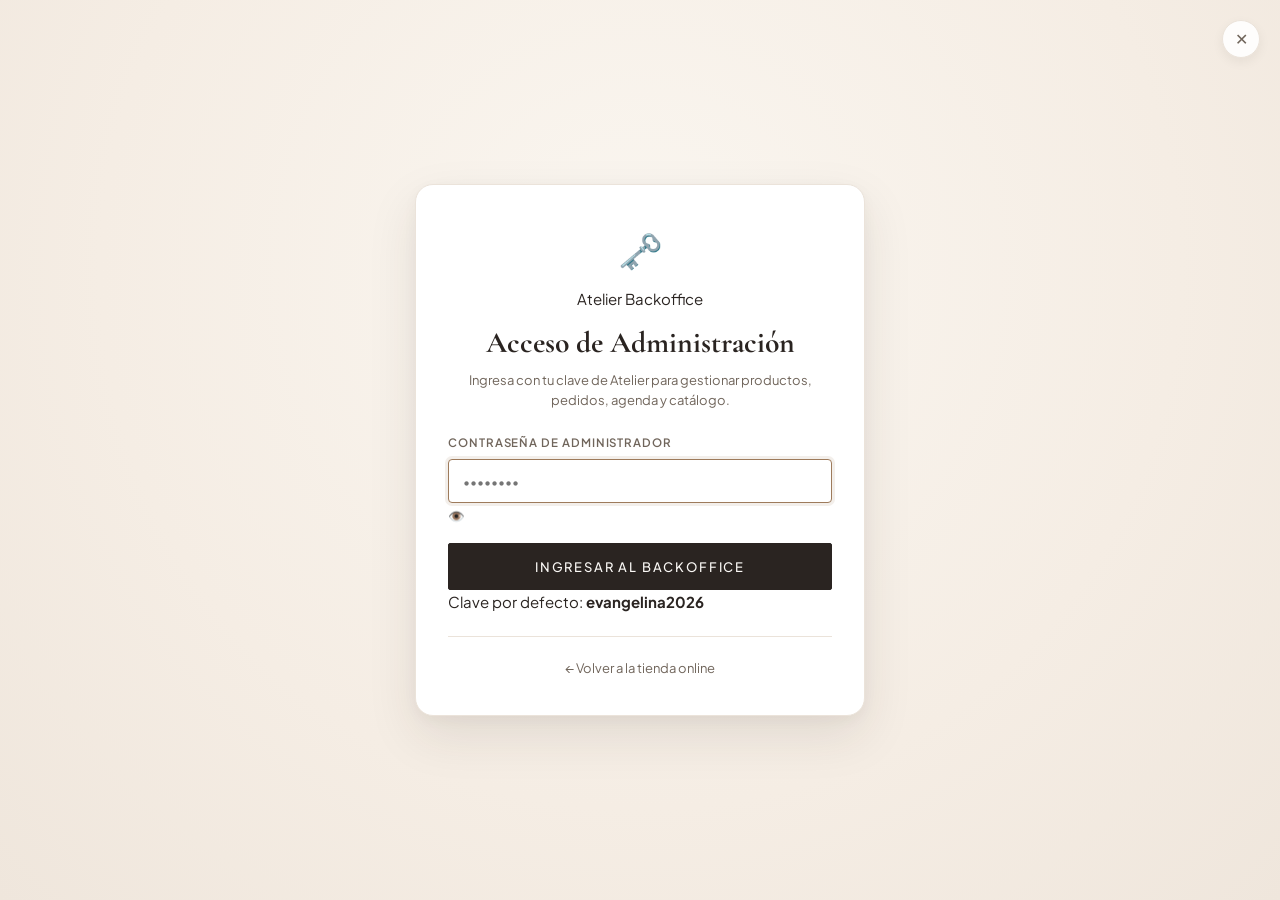
==== commit 296cc373: "feat: add new products and expand admin authentication options" ====
--- a/admin.html
+++ b/admin.html
@@ -25,8 +25,8 @@
   <div class="modal-overlay backoffice-overlay" id="admin-modal-overlay">
     <div class="backoffice-window" id="admin-modal-card">
       
-      <!-- Top Action Bar -->
-      <header class="backoffice-topbar">
+      <!-- Top Action Bar (Shown only when authenticated) -->
+      <header class="backoffice-topbar" id="backoffice-topbar" style="display: none;">
         <div class="backoffice-brand">
           <img src="assets/logo.png" alt="Evangelina Atelier" class="backoffice-logo-mini" />
           <div>
@@ -36,13 +36,6 @@
         </div>
 
         <div class="backoffice-top-actions">
-          <!-- GitHub Connection Badge -->
-          <div class="backoffice-status-pill" id="backoffice-status-pill">
-            <span class="status-pulse local" id="backoffice-status-dot"></span>
-            <span id="backoffice-status-text">Modo Local (Navegador)</span>
-          </div>
-
-
           <!-- Store preview button -->
           <a href="index.html" class="btn-top-bar" title="Volver a la tienda online" style="text-decoration: none;">
             <span>🏪</span> <span>Ver Tienda</span>
@@ -58,20 +51,16 @@
         </div>
       </header>
 
-      <!-- 1. LOGIN VIEW (Unauthenticated state) -->
+      <!-- 1. LOGIN VIEW (Unauthenticated state - Centered in screen) -->
       <div id="admin-login-view" class="admin-login-screen">
+        <a href="index.html" class="login-close-btn" aria-label="Volver a la tienda" title="Volver a la tienda">✕</a>
         <div class="admin-login-card">
           <div class="admin-login-icon">🗝️</div>
           <span class="admin-badge">Atelier Backoffice</span>
           <h2 class="admin-login-title">Acceso de Administración</h2>
-          <p class="admin-login-sub">Ingresa para gestionar productos, pedidos, agenda, contenidos CMS y sincronización con GitHub.</p>
-
-          <div class="login-tabs">
-            <button type="button" class="login-tab-btn active" id="tab-login-pass" onclick="switchLoginAuthMode('pass')">Clave de Atelier</button>
-            <button type="button" class="login-tab-btn" id="tab-login-github" onclick="switchLoginAuthMode('github')">Token de GitHub (PAT)</button>
-          </div>
-
-          <!-- Mode A: Password -->
+          <p class="admin-login-sub">Ingresa con tu clave de Atelier para gestionar productos, pedidos, agenda y catálogo.</p>
+
+          <!-- Password Form -->
           <form id="admin-login-form" class="admin-auth-form" onsubmit="event.preventDefault(); handleAdminLogin();">
             <div class="form-group">
               <label for="admin-pass-input">Contraseña de Administrador</label>
@@ -87,26 +76,11 @@
             </div>
           </form>
 
-          <!-- Mode B: GitHub Token -->
-          <form id="admin-github-login-form" class="admin-auth-form" style="display: none;" onsubmit="event.preventDefault(); handleGitHubLogin();">
-            <div class="form-group">
-              <label for="gh-login-token">Personal Access Token (PAT) *</label>
-              <input type="password" id="gh-login-token" placeholder="ghp_xxxxxxxxxxxxxxxxxxxx" required />
-              <span class="input-helper">Requiere permisos de repositorio (repo scope). Se guarda únicamente en sessionStorage.</span>
-            </div>
-            <div class="form-row-2">
-              <div class="form-group">
-                <label for="gh-login-owner">Usuario / Organización *</label>
-                <input type="text" id="gh-login-owner" placeholder="martingallara" required />
-              </div>
-              <div class="form-group">
-                <label for="gh-login-repo">Repositorio *</label>
-                <input type="text" id="gh-login-repo" placeholder="evangelina-atelier" required />
-              </div>
-            </div>
-            <div id="gh-login-error" class="admin-error-text" style="display: none;"></div>
-            <button type="submit" class="btn btn-primary btn-block" style="padding: 0.9rem;">Conectar con GitHub</button>
-          </form>
+          <div class="login-card-footer">
+            <a href="index.html" class="login-back-store-link">
+              ← Volver a la tienda online
+            </a>
+          </div>
         </div>
       </div>
 
@@ -139,11 +113,6 @@
               <span class="nav-badge" id="badge-agenda-count">3</span>
             </button>
 
-            <button type="button" class="nav-item" data-tab="cms" onclick="switchBackofficeTab('cms')">
-              <span class="nav-icon">✍️</span>
-              <span class="nav-label">Contenido de la Tienda</span>
-            </button>
-
             <button type="button" class="nav-item" data-tab="custom" onclick="switchBackofficeTab('custom')">
               <span class="nav-icon">✂️</span>
               <span class="nav-label">Personalizados</span>
@@ -311,7 +280,7 @@
               <div class="dash-card">
                 <div class="dash-card-header">
                   <div>
-                    <h3 class="dash-card-title">📈 Evolución y Proyección de Facturación</h3>
+                    <h3 class="dash-card-title">Evolución y Proyección de Facturación</h3>
                     <span class="dash-item-meta" style="display:block; margin-top: 0.2rem;">Tendencia mensual de ingresos y cumplimiento de metas</span>
                   </div>
                   <span class="badge-subtle">+24.8% vs período anterior</span>
@@ -324,7 +293,7 @@
               <div class="dash-card">
                 <div class="dash-card-header">
                   <div>
-                    <h3 class="dash-card-title">⚡ Embudo de Conversión E-Commerce</h3>
+                    <h3 class="dash-card-title">Embudo de Conversión E-Commerce</h3>
                     <span class="dash-item-meta" style="display:block; margin-top: 0.2rem;">Del primer impacto a la compra confirmada</span>
                   </div>
                   <span class="badge-subtle">Funnel 3.8%</span>
@@ -335,31 +304,21 @@
               </div>
             </div>
 
-            <!-- Analytics Row 2: Categories, Acquisition Channels & Payment Distribution -->
-            <div class="analytics-grid-3">
+            <!-- Analytics Row 2: Acquisition Channels & Payment Distribution -->
+            <div class="analytics-grid-2">
               <div class="dash-card">
                 <div class="dash-card-header">
-                  <h3 class="dash-card-title">👗 Ventas por Categoría</h3>
-                  <span class="badge-subtle">Volumen</span>
-                </div>
-                <div id="dash-category-stats" class="cat-stat-list">
+                  <h3 class="dash-card-title">Canales & Dispositivos</h3>
+                  <span class="badge-subtle">Tráfico</span>
+                </div>
+                <div id="dash-channel-stats" class="channels-stat-list">
                   <!-- Injected via JS -->
                 </div>
               </div>
 
               <div class="dash-card">
                 <div class="dash-card-header">
-                  <h3 class="dash-card-title">📱 Canales & Dispositivos</h3>
-                  <span class="badge-subtle">Tráfico</span>
-                </div>
-                <div id="dash-channel-stats" class="channels-stat-list">
-                  <!-- Injected via JS -->
-                </div>
-              </div>
-
-              <div class="dash-card">
-                <div class="dash-card-header">
-                  <h3 class="dash-card-title">💳 Métodos de Pago & Envíos</h3>
+                  <h3 class="dash-card-title">Métodos de Pago & Envíos</h3>
                   <span class="badge-subtle">Finanzas</span>
                 </div>
                 <div id="dash-payment-stats" class="payments-stat-list">
@@ -372,7 +331,7 @@
             <div class="dash-card stats-table-card">
               <div class="dash-card-header">
                 <div>
-                  <h3 class="dash-card-title">📊 Desempeño Comercial por Prenda</h3>
+                  <h3 class="dash-card-title">Desempeño Comercial por Prenda</h3>
                   <span class="dash-item-meta" style="display:block; margin-top: 0.2rem;">Métricas de rotación, facturación y tasa de éxito del catálogo</span>
                 </div>
                 <span class="badge-subtle">Métricas del Catálogo</span>
@@ -401,7 +360,7 @@
             <!-- Analytics Row 4: Live Activity & Operational Log -->
             <div class="dash-card" style="margin-top: 1.5rem;">
               <div class="dash-card-header">
-                <h3 class="dash-card-title">🕒 Resumen de Actividad Reciente & Auditoría</h3>
+                <h3 class="dash-card-title">Resumen de Actividad Reciente & Auditoría</h3>
                 <span class="badge-subtle">En Vivo</span>
               </div>
               <div id="dash-activity-log" class="activity-timeline">
@@ -539,186 +498,7 @@
             </div>
           </section>
 
-          <!-- ==========================================
-               PANEL 5: CONTENIDO DE LA TIENDA (CMS)
-               ========================================== -->
-          <section id="panel-cms" class="backoffice-panel">
-            <div class="panel-header">
-              <div>
-                <h2 class="panel-title">Contenido de la Tienda (CMS)</h2>
-                <p class="panel-subtitle">Edita textos, títulos, hero, pilares e historia de las hermanas sin tocar código.</p>
-              </div>
-              <div class="panel-actions">
-                <button type="button" class="btn btn-primary" onclick="saveCMSContent()">💾 Guardar y Publicar Cambios</button>
-              </div>
-            </div>
-
-            <!-- CMS Sub-Tabs Navigation -->
-            <div class="cms-tabs-bar">
-              <button type="button" class="cms-tab-btn active" data-cmstab="hero" onclick="switchCMSTab('hero')">🌟 Hero Principal</button>
-              <button type="button" class="cms-tab-btn" data-cmstab="banner" onclick="switchCMSTab('banner')">📢 Banner Superior</button>
-              <button type="button" class="cms-tab-btn" data-cmstab="pillars" onclick="switchCMSTab('pillars')">🌿 Pilares de Marca</button>
-              <button type="button" class="cms-tab-btn" data-cmstab="story" onclick="switchCMSTab('story')">👭 Historia de las Hermanas</button>
-              <button type="button" class="cms-tab-btn" data-cmstab="editorial" onclick="switchCMSTab('editorial')">📖 Manifiesto Editorial</button>
-            </div>
-
-            <!-- CMS Sub-Panel 1: Hero -->
-            <div id="cms-sub-hero" class="cms-subpanel active">
-              <div class="admin-section-box">
-                <h3 class="section-box-title">Portada Hero Principal</h3>
-                <div class="form-group">
-                  <label for="cms-hero-title">Título Principal (Línea Superior)</label>
-                  <input type="text" id="cms-hero-title" placeholder="DISEÑO ÚNICO HECHO A MANO" />
-                </div>
-                <div class="form-group">
-                  <label for="cms-hero-tagline">Bajada / Slogan (Línea Inferior)</label>
-                  <input type="text" id="cms-hero-tagline" placeholder="Prendas que no se repiten" />
-                </div>
-                <div class="form-group">
-                  <label for="cms-hero-desc">Descripción Editorial</label>
-                  <textarea id="cms-hero-desc" rows="3" placeholder="Párrafo de bienvenida..."></textarea>
-                </div>
-
-                <div class="form-row-2">
-                  <div class="form-group">
-                    <label for="cms-hero-btn1-text">Botón Primario (Texto)</label>
-                    <input type="text" id="cms-hero-btn1-text" placeholder="Ver Colección" />
-                  </div>
-                  <div class="form-group">
-                    <label for="cms-hero-btn1-link">Botón Primario (Enlace)</label>
-                    <input type="text" id="cms-hero-btn1-link" placeholder="#coleccion" />
-                  </div>
-                </div>
-
-                <div class="form-row-2">
-                  <div class="form-group">
-                    <label for="cms-hero-btn2-text">Botón Secundario (Texto)</label>
-                    <input type="text" id="cms-hero-btn2-text" placeholder="Leer Editorial" />
-                  </div>
-                  <div class="form-group">
-                    <label for="cms-hero-btn2-link">Botón Secundario (Enlace)</label>
-                    <input type="text" id="cms-hero-btn2-link" placeholder="#editorial" />
-                  </div>
-                </div>
-
-                <div class="form-row-2">
-                  <div class="form-group">
-                    <label for="cms-hero-img-desktop">Foto de Fondo (Computadora / Panorámica)</label>
-                    <input type="text" id="cms-hero-img-desktop" placeholder="assets/hero-sunset-desktop.jpg" />
-                  </div>
-                  <div class="form-group">
-                    <label for="cms-hero-img-mobile">Foto de Fondo (Celulares / Vertical)</label>
-                    <input type="text" id="cms-hero-img-mobile" placeholder="assets/hero-sunset-mobile.jpg" />
-                  </div>
-                </div>
-              </div>
-            </div>
-
-            <!-- CMS Sub-Panel 2: Banner Superior -->
-            <div id="cms-sub-banner" class="cms-subpanel">
-              <div class="admin-section-box">
-                <div class="admin-toggle-row">
-                  <div>
-                    <strong style="display: block; font-size: 0.95rem; color: var(--text-main);">Activar Banner Superior</strong>
-                    <span style="font-size: 0.785rem; color: var(--text-secondary);">Muestra aviso de envíos gratis o promociones arriba de la cabecera.</span>
-                  </div>
-                  <label class="switch">
-                    <input type="checkbox" id="cms-banner-enable" />
-                    <span class="slider"></span>
-                  </label>
-                </div>
-
-                <div style="margin-top: 1.25rem;">
-                  <div class="form-group">
-                    <label for="cms-banner-text">Texto del Anuncio</label>
-                    <input type="text" id="cms-banner-text" placeholder="🌿 Envíos sin cargo superando los $80.000" />
-                  </div>
-
-                  <div class="form-row-2">
-                    <div class="form-group">
-                      <label for="cms-banner-bg">Color de Fondo</label>
-                      <input type="color" id="cms-banner-bg" value="#F3ECE4" style="height: 38px; width: 60px; padding: 2px; cursor: pointer;" />
-                    </div>
-                    <div class="form-group">
-                      <label for="cms-banner-color">Color de Texto</label>
-                      <input type="color" id="cms-banner-color" value="#6B5A4B" style="height: 38px; width: 60px; padding: 2px; cursor: pointer;" />
-                    </div>
-                  </div>
-
-                  <div class="form-group">
-                    <label for="cms-banner-link">Enlace al hacer clic</label>
-                    <input type="text" id="cms-banner-link" placeholder="#coleccion" />
-                  </div>
-                </div>
-              </div>
-            </div>
-
-            <!-- CMS Sub-Panel 3: Pilares de Marca -->
-            <div id="cms-sub-pillars" class="cms-subpanel">
-              <div class="admin-section-box">
-                <h3 class="section-box-title">Los 4 Pilares de Atelier</h3>
-                <div id="cms-pillars-editor-container" class="pillars-editor-grid">
-                  <!-- Injected via JS -->
-                </div>
-              </div>
-            </div>
-
-            <!-- CMS Sub-Panel 4: Historia de las Hermanas -->
-            <div id="cms-sub-story" class="cms-subpanel">
-              <div class="admin-section-box">
-                <h3 class="section-box-title">Historia de las Hermanas Fundadoras</h3>
-                <div class="form-group">
-                  <label for="cms-story-title">Título de la Sección</label>
-                  <input type="text" id="cms-story-title" placeholder="El Alma de Evangelina Atelier" />
-                </div>
-                <div class="form-group">
-                  <label for="cms-story-quote">Cita Destacada</label>
-                  <input type="text" id="cms-story-quote" placeholder="Creemos en la belleza de lo auténtico..." />
-                </div>
-                <div class="form-group">
-                  <label for="cms-story-p1">Párrafo 1 (Origen e identidad)</label>
-                  <textarea id="cms-story-p1" rows="3"></textarea>
-                </div>
-                <div class="form-group">
-                  <label for="cms-story-p2">Párrafo 2 (Filosofía de confección)</label>
-                  <textarea id="cms-story-p2" rows="3"></textarea>
-                </div>
-                <div class="form-row-2">
-                  <div class="form-group">
-                    <label for="cms-story-author">Firmado Por</label>
-                    <input type="text" id="cms-story-author" placeholder="Ana y Eva" />
-                  </div>
-                  <div class="form-group">
-                    <label for="cms-story-role">Rol / Cargo</label>
-                    <input type="text" id="cms-story-role" placeholder="Hermanas & Creadoras del Atelier" />
-                  </div>
-                </div>
-                <div class="form-group">
-                  <label for="cms-story-image">Foto de la Sección</label>
-                  <input type="text" id="cms-story-image" placeholder="assets/product-sunset-stripes.jpg" />
-                </div>
-              </div>
-            </div>
-
-            <!-- CMS Sub-Panel 5: Manifiesto Editorial -->
-            <div id="cms-sub-editorial" class="cms-subpanel">
-              <div class="admin-section-box">
-                <h3 class="section-box-title">Manifiesto Editorial</h3>
-                <div class="form-group">
-                  <label for="cms-editorial-subtitle">Subtítulo</label>
-                  <input type="text" id="cms-editorial-subtitle" placeholder="Manifiesto del Atelier" />
-                </div>
-                <div class="form-group">
-                  <label for="cms-editorial-title">Título Principal</label>
-                  <input type="text" id="cms-editorial-title" placeholder="El Arte de Vestir con Calma" />
-                </div>
-                <div class="form-group">
-                  <label for="cms-editorial-p1">Cita / Manifiesto</label>
-                  <textarea id="cms-editorial-p1" rows="3"></textarea>
-                </div>
-              </div>
-            </div>
-          </section>
+          
 
           <!-- ==========================================
                PANEL 6: GALERÍA MULTIMEDIA
@@ -991,6 +771,7 @@
             <label><input type="checkbox" value="M" checked /> M</label>
             <label><input type="checkbox" value="L" checked /> L</label>
             <label><input type="checkbox" value="XL" /> XL</label>
+            <label><input type="checkbox" value="XXL" /> XXL</label>
             <label><input type="checkbox" value="A Medida" /> A Medida</label>
           </div>
         </div>
--- a/styles.css
+++ b/styles.css
@@ -2848,7 +2848,7 @@
 }
 
 body.admin-page .admin-login-screen {
-  background: linear-gradient(135deg, var(--bg-sand) 0%, var(--bg-body) 100%);
+  background: radial-gradient(circle at 50% 30%, #FAF6F0 0%, #F5EDE4 60%, #EFE6DC 100%);
   display: flex !important;
   flex-direction: column !important;
   align-items: center !important;
@@ -2856,9 +2856,11 @@
   flex: 1 1 auto !important;
   width: 100% !important;
   height: 100% !important;
-  min-height: calc(100vh - 70px) !important;
-  padding: 2rem 1rem !important;
+  min-height: 100vh !important;
+  min-height: 100dvh !important;
+  padding: 2rem 1.25rem !important;
   box-sizing: border-box !important;
+  overflow-y: auto !important;
 }
 
 /* Fullscreen Window Overlay */
@@ -3030,28 +3032,79 @@
 
 /* Login Screen */
 .admin-login-screen {
+  position: relative;
   flex: 1 1 auto;
   display: flex;
   flex-direction: column;
   align-items: center;
   justify-content: center;
-  padding: 2rem 1rem;
+  padding: 2rem 1.25rem;
   overflow-y: auto;
   width: 100%;
+  min-height: 100vh;
+  min-height: 100dvh;
   box-sizing: border-box;
 }
 
 .admin-login-card {
-  max-width: 480px;
+  max-width: 450px;
   width: 100%;
   margin: auto !important;
   background-color: #FFFFFF;
   border: 1px solid var(--border-subtle);
-  border-radius: var(--radius-lg);
-  padding: 2.75rem 2.25rem;
-  box-shadow: 0 16px 45px rgba(50, 40, 30, 0.09);
+  border-radius: 18px;
+  padding: 2.25rem 2rem;
+  box-shadow: 0 20px 50px rgba(45, 36, 28, 0.1), 0 4px 14px rgba(45, 36, 28, 0.04);
   text-align: center;
   box-sizing: border-box;
+  position: relative;
+  z-index: 2;
+}
+
+.login-close-btn {
+  position: absolute;
+  top: 1.25rem;
+  right: 1.25rem;
+  z-index: 10;
+  text-decoration: none;
+  width: 38px;
+  height: 38px;
+  display: flex;
+  align-items: center;
+  justify-content: center;
+  border-radius: 50%;
+  background: rgba(255, 255, 255, 0.9);
+  border: 1px solid var(--border-subtle);
+  color: var(--text-secondary);
+  font-size: 1rem;
+  box-shadow: 0 4px 12px rgba(0,0,0,0.06);
+  transition: all var(--transition-fast);
+}
+
+.login-close-btn:hover {
+  background: #FFFFFF;
+  color: var(--text-main);
+  transform: scale(1.06);
+}
+
+.login-card-footer {
+  margin-top: 1.35rem;
+  padding-top: 1.15rem;
+  border-top: 1px solid var(--border-subtle);
+}
+
+.login-back-store-link {
+  font-size: 0.8125rem;
+  color: var(--text-secondary);
+  text-decoration: none;
+  display: inline-flex;
+  align-items: center;
+  gap: 0.35rem;
+  transition: color var(--transition-fast);
+}
+
+.login-back-store-link:hover {
+  color: var(--bronze-primary);
 }
 
 .admin-login-icon {
@@ -3665,7 +3718,7 @@
 
 .dash-card-title {
   font-family: var(--font-editorial);
-  font-size: 1.25rem;
+  font-size: 1.2rem;
   font-weight: 600;
   color: #2A2421;
   letter-spacing: 0.02em;
@@ -3673,6 +3726,7 @@
   display: flex;
   align-items: center;
   gap: 0.5rem;
+  white-space: nowrap;
 }
 
 .badge-subtle {
@@ -4162,12 +4216,14 @@
   background-color: #FFFFFF;
   border: 1px solid var(--border-subtle);
   border-radius: var(--radius-md);
-  overflow: hidden;
+  overflow-x: auto;
+  -webkit-overflow-scrolling: touch;
   box-shadow: var(--shadow-subtle);
 }
 
 .backoffice-table {
   width: 100%;
+  min-width: 860px;
   border-collapse: collapse;
   text-align: left;
   font-size: 0.8125rem;
@@ -4175,10 +4231,10 @@
 
 .backoffice-table th {
   background-color: var(--bg-sand);
-  padding: 0.9rem 1.1rem;
-  font-size: 0.72rem;
+  padding: 0.75rem 0.75rem;
+  font-size: 0.7rem;
   text-transform: uppercase;
-  letter-spacing: 0.08em;
+  letter-spacing: 0.06em;
   color: var(--text-secondary);
   border-bottom: 1px solid var(--border-medium);
   font-weight: 700;
@@ -4186,7 +4242,7 @@
 }
 
 .backoffice-table td {
-  padding: 0.9rem 1.1rem;
+  padding: 0.75rem 0.75rem;
   border-bottom: 1px solid var(--border-subtle);
   color: var(--text-main);
   vertical-align: middle;
@@ -6684,7 +6740,7 @@
 
 .custom-orders-grid {
   display: grid;
-  grid-template-columns: repeat(auto-fill, minmax(420px, 1fr));
+  grid-template-columns: repeat(auto-fill, minmax(360px, 1fr));
   gap: 1.5rem;
   margin-top: 1.5rem;
 }
@@ -6699,12 +6755,14 @@
   background: linear-gradient(165deg, #FFFFFF 0%, #FDFBF8 60%, #F8F5F0 100%);
   border: 1px solid rgba(196, 172, 146, 0.45);
   border-radius: 14px;
-  padding: 1.5rem;
+  padding: 1.35rem;
   display: flex;
   flex-direction: column;
   box-shadow: 0 4px 20px -2px rgba(50, 38, 28, 0.05), 0 2px 6px -1px rgba(50, 38, 28, 0.03);
   position: relative;
   overflow: hidden;
+  box-sizing: border-box;
+  width: 100%;
   transition: transform 0.28s cubic-bezier(0.16, 1, 0.3, 1), box-shadow 0.28s cubic-bezier(0.16, 1, 0.3, 1), border-color 0.28s ease;
 }
 
@@ -6747,7 +6805,7 @@
 
 .custom-customer-name {
   font-family: var(--font-editorial);
-  font-size: 1.45rem;
+  font-size: 1.35rem;
   font-weight: 600;
   color: #241E1A;
   margin: 0;
@@ -6756,9 +6814,9 @@
 
 .custom-content-split {
   display: flex;
-  gap: 1.15rem;
+  gap: 1rem;
   align-items: flex-start;
-  margin-bottom: 1.15rem;
+  margin-bottom: 1rem;
 }
 
 .custom-content-main {
@@ -6767,7 +6825,7 @@
 }
 
 .custom-garment-title {
-  font-size: 0.95rem;
+  font-size: 0.92rem;
   font-weight: 700;
   color: #2A2421;
   margin-bottom: 0.35rem;
@@ -6785,9 +6843,9 @@
 }
 
 .custom-ref-thumb {
-  width: 110px;
-  height: 140px;
-  border-radius: 10px;
+  width: 95px;
+  height: 125px;
+  border-radius: 8px;
   object-fit: cover;
   border: 1px solid rgba(196, 172, 146, 0.45);
   box-shadow: 0 4px 14px rgba(44, 34, 25, 0.1);
@@ -6805,7 +6863,7 @@
   border: 1px solid rgba(196, 172, 146, 0.28);
   border-radius: 10px;
   padding: 0.75rem 0.85rem;
-  margin-bottom: 1.15rem;
+  margin-bottom: 1rem;
 }
 
 .custom-measurements-title {
@@ -6820,35 +6878,33 @@
 
 .custom-measurements-grid {
   display: grid;
-  grid-template-columns: repeat(4, 1fr);
-  gap: 0.5rem;
-}
-
-@media (max-width: 480px) {
-  .custom-measurements-grid {
-    grid-template-columns: repeat(2, 1fr);
-  }
+  grid-template-columns: repeat(auto-fit, minmax(75px, 1fr));
+  gap: 0.4rem;
 }
 
 .measurement-box {
   background: #FFFFFF;
   border: 1px solid rgba(196, 172, 146, 0.3);
   border-radius: 6px;
-  padding: 0.45rem 0.5rem;
+  padding: 0.4rem 0.3rem;
   text-align: center;
+  box-sizing: border-box;
 }
 
 .m-label {
-  font-size: 0.65rem;
+  font-size: 0.62rem;
   color: #8C8074;
   text-transform: uppercase;
   font-weight: 600;
   display: block;
   margin-bottom: 0.15rem;
+  white-space: nowrap;
+  overflow: hidden;
+  text-overflow: ellipsis;
 }
 
 .m-val {
-  font-size: 0.8125rem;
+  font-size: 0.8rem;
   font-weight: 700;
   color: #2A2421;
 }
@@ -6859,14 +6915,15 @@
   border: 1px solid rgba(196, 172, 146, 0.28);
   border-radius: 10px;
   padding: 0.85rem 1rem;
-  margin-bottom: 1.15rem;
+  margin-bottom: 1rem;
 }
 
 .custom-financials-row {
   display: flex;
   justify-content: space-between;
   align-items: center;
-  gap: 0.75rem;
+  gap: 0.5rem;
+  flex-wrap: wrap;
   margin-bottom: 0.65rem;
 }
 
@@ -6930,6 +6987,7 @@
   font-size: 0.785rem;
   color: #5A524A;
   margin-bottom: 0.75rem;
+  flex-wrap: wrap;
 }
 
 .custom-internal-notes {
@@ -6947,10 +7005,37 @@
 .custom-card-actions {
   display: flex;
   align-items: center;
-  gap: 0.65rem;
+  gap: 0.5rem;
+  flex-wrap: wrap;
   margin-top: auto;
   padding-top: 0.75rem;
   border-top: 1px solid rgba(196, 172, 146, 0.25);
+}
+
+@media (max-width: 576px) {
+  .custom-order-card {
+    padding: 1.1rem;
+    border-radius: 12px;
+  }
+  .custom-content-split {
+    flex-direction: column-reverse;
+  }
+  .custom-ref-thumb {
+    width: 100%;
+    height: 160px;
+  }
+  .custom-measurements-grid {
+    grid-template-columns: repeat(2, 1fr);
+  }
+  .custom-card-actions {
+    flex-direction: column;
+    align-items: stretch;
+  }
+  .custom-card-actions .btn {
+    width: 100%;
+    text-align: center;
+    justify-content: center;
+  }
 }
 
 .custom-card-actions .btn {
@@ -7006,69 +7091,197 @@
   border: 1px solid rgba(120, 113, 108, 0.3);
 }
 
-/* Size Tables Mobile Optimization */
-.table-responsive {
+/* ==========================================
+   SIZE GUIDE TABLES — RESPONSIVE & MOBILE
+   ========================================== */
+.table-card-header {
+  display: flex;
+  justify-content: space-between;
+  align-items: center;
+  margin-bottom: 0.85rem;
+  flex-wrap: wrap;
+  gap: 0.5rem;
+}
+
+.table-card-title {
+  font-family: var(--font-editorial);
+  font-size: 1.3rem;
+  color: var(--text-main);
+  margin: 0;
+}
+
+.table-card-badge {
+  font-size: 0.72rem;
+  font-weight: 500;
+  letter-spacing: 0.04em;
+  background-color: #F8F3EC;
+  border: 1px solid var(--border-medium);
+  padding: 0.25rem 0.65rem;
+  border-radius: 12px;
+  color: var(--text-secondary);
+}
+
+.table-scroll-wrapper {
   width: 100%;
   overflow-x: auto;
   -webkit-overflow-scrolling: touch;
+  border: 1px solid #DFD5C8;
   border-radius: var(--radius-sm);
-  border: 1px solid var(--border-subtle);
   background: #FFFFFF;
+  margin-bottom: 0.25rem;
 }
 
 .size-guide-table {
   width: 100%;
   border-collapse: collapse;
-  font-size: 0.8125rem;
+  font-size: 0.825rem;
   text-align: center;
+  background-color: #FFFFFF;
 }
 
 .size-guide-table th {
-  background-color: var(--bg-sand-light);
+  background-color: #F6EFE7;
   color: var(--text-main);
   font-weight: 700;
   text-transform: uppercase;
-  font-size: 0.6875rem;
-  letter-spacing: 0.05em;
+  font-size: 0.72rem;
+  letter-spacing: 0.04em;
   padding: 0.75rem 0.5rem;
-  border-bottom: 1px solid var(--border-medium);
-  white-space: nowrap;
+  border-bottom: 1.5px solid #DFD5C8;
+  border-right: 1px solid #EFE6DC;
+  vertical-align: middle;
+}
+
+.size-guide-table th:last-child {
+  border-right: none;
+}
+
+.size-guide-table th small {
+  display: block;
+  font-size: 0.625rem;
+  text-transform: none;
+  font-weight: normal;
+  color: var(--text-muted);
+  margin-top: 1px;
 }
 
 .size-guide-table td {
   padding: 0.75rem 0.5rem;
-  border-bottom: 1px solid var(--border-subtle);
+  border-bottom: 1px solid #EFE6DC;
+  border-right: 1px solid #F5EFE9;
   color: var(--text-secondary);
-  white-space: nowrap;
-}
-
-.size-guide-table tr:last-child td {
+  font-variant-numeric: tabular-nums;
+  vertical-align: middle;
+}
+
+.size-guide-table td:last-child {
+  border-right: none;
+}
+
+.size-guide-table td.cell-size-name {
+  color: var(--text-main);
+  font-weight: 700;
+  background-color: #FAF6F0;
+  font-size: 0.85rem;
+}
+
+.size-guide-table tbody tr:last-child td {
   border-bottom: none;
 }
 
+.size-guide-table tbody tr:hover td {
+  background-color: #F8F3EC;
+}
+
+.size-guide-table tbody tr:hover td.cell-size-name {
+  background-color: #F2E9DE;
+}
+
+.th-desktop {
+  display: inline;
+}
+
+/* Mobile Adjustments for Size Tables (< 640px) */
 @media (max-width: 640px) {
+  /* 2x2 grid for category pills so NO button is clipped */
+  .tables-category-nav {
+    display: grid !important;
+    grid-template-columns: repeat(2, 1fr) !important;
+    gap: 0.45rem !important;
+    padding-bottom: 0.85rem !important;
+    margin-bottom: 1rem !important;
+    overflow-x: visible !important;
+    flex-wrap: wrap !important;
+  }
+
+  .table-cat-pill {
+    width: 100% !important;
+    padding: 0.55rem 0.35rem !important;
+    font-size: 0.68rem !important;
+    text-align: center !important;
+    white-space: normal !important;
+    line-height: 1.25 !important;
+    border-radius: 8px !important;
+    display: flex !important;
+    align-items: center !important;
+    justify-content: center !important;
+  }
+
+  .measure-tab-content {
+    padding: 1.15rem 0.65rem !important;
+  }
+
+  .table-card-header {
+    margin-bottom: 0.65rem !important;
+  }
+
+  .table-card-title {
+    font-size: 1.15rem !important;
+  }
+
+  .table-card-badge {
+    font-size: 0.65rem !important;
+    padding: 0.2rem 0.5rem !important;
+  }
+
   .size-guide-table {
-    font-size: 0.75rem;
-  }
+    font-size: 0.72rem !important;
+    table-layout: auto !important;
+  }
+
   .size-guide-table th {
-    padding: 0.6rem 0.35rem;
-    font-size: 0.625rem;
-    letter-spacing: 0.02em;
-  }
+    padding: 0.55rem 0.22rem !important;
+    font-size: 0.64rem !important;
+    line-height: 1.2 !important;
+    letter-spacing: 0.01em !important;
+  }
+
+  .size-guide-table th small {
+    font-size: 0.56rem !important;
+    margin-top: 1px !important;
+  }
+
   .size-guide-table td {
-    padding: 0.6rem 0.35rem;
-  }
-  .tables-category-nav {
-    display: flex;
-    overflow-x: auto;
-    gap: 0.5rem;
-    padding-bottom: 0.5rem;
-    -webkit-overflow-scrolling: touch;
-    flex-wrap: nowrap;
-  }
-  .table-cat-pill {
-    flex-shrink: 0;
-    white-space: nowrap;
+    padding: 0.52rem 0.15rem !important;
+    font-size: 0.6875rem !important;
+    line-height: 1.25 !important;
+  }
+
+  .size-guide-table td.cell-size-name {
+    font-size: 0.75rem !important;
+    padding-left: 0.25rem !important;
+    padding-right: 0.25rem !important;
+  }
+
+  .th-desktop {
+    display: none !important;
+  }
+
+  .table-garment-note {
+    font-size: 0.75rem !important;
+    padding: 0.75rem 0.85rem !important;
+    margin-top: 0.85rem !important;
+    line-height: 1.45 !important;
   }
 }
 
@@ -7077,13 +7290,13 @@
   .admin-login-screen,
   body.admin-page .admin-login-screen {
     padding: 1.25rem 0.85rem !important;
-    min-height: calc(100dvh - 60px) !important;
+    min-height: 100dvh !important;
   }
 
   .admin-login-card {
     padding: 1.85rem 1.25rem !important;
-    border-radius: 14px !important;
-    box-shadow: 0 8px 30px rgba(50, 40, 30, 0.08) !important;
+    border-radius: 16px !important;
+    box-shadow: 0 10px 30px rgba(50, 40, 30, 0.09) !important;
   }
 
   .admin-login-icon {
@@ -7127,10 +7340,9 @@
 }
 
 .about-us-grid {
-  display: grid;
-  grid-template-columns: 1fr 1.15fr;
-  gap: 3.5rem;
-  align-items: center;
+  display: block;
+  max-width: 820px;
+  margin: 0 auto;
 }
 
 .about-us-image-frame {
@@ -7228,19 +7440,19 @@
 .about-pillars-grid {
   display: flex;
   flex-direction: column;
-  gap: 1.15rem;
-  margin-bottom: 2rem;
+  gap: 0.65rem;
+  margin-bottom: 1.5rem;
 }
 
 .pillar-card {
   display: flex;
   align-items: flex-start;
-  gap: 1rem;
+  gap: 0.75rem;
   background-color: #F2EAE1;
   border: 1px solid #DFD2C4;
-  border-radius: var(--radius-md);
-  padding: 1.15rem 1.25rem;
-  box-shadow: 0 4px 15px rgba(50, 40, 30, 0.05);
+  border-radius: var(--radius-sm);
+  padding: 0.7rem 0.9rem;
+  box-shadow: 0 2px 8px rgba(50, 40, 30, 0.04);
   transition: transform var(--transition-fast), border-color var(--transition-fast), background-color var(--transition-fast);
 }
 
@@ -7251,24 +7463,24 @@
 }
 
 .pillar-icon {
-  font-size: 1.45rem;
+  font-size: 1.15rem;
   line-height: 1;
-  padding-top: 2px;
+  padding-top: 1px;
 }
 
 .pillar-title {
   font-family: var(--font-editorial);
-  font-size: 1.25rem;
+  font-size: 1.05rem;
   font-weight: 700;
   color: var(--text-main);
-  margin-bottom: 0.25rem;
+  margin-bottom: 0.15rem;
 }
 
 .pillar-desc {
-  font-size: 0.85rem;
-  font-weight: 600;
-  line-height: 1.5;
-  color: var(--text-main);
+  font-size: 0.8rem;
+  line-height: 1.35;
+  color: var(--text-muted);
+  margin: 0;
 }
 
 .about-authors-sign {
@@ -7343,3 +7555,259 @@
     padding: 0.95rem 1rem;
   }
 }
+
+/* ==========================================================================
+   ELEGANT ORDER DETAIL MODAL & CARDS
+   ========================================================================== */
+.order-card-header-styled {
+  background: linear-gradient(135deg, #FAF6F1 0%, #F5EFEB 100%);
+  border: 1px solid var(--border-subtle);
+  border-radius: var(--radius-md);
+  padding: 1.25rem 1.5rem;
+  margin-bottom: 1.25rem;
+}
+
+.order-header-top {
+  display: flex;
+  justify-content: space-between;
+  align-items: center;
+  flex-wrap: wrap;
+  gap: 1rem;
+}
+
+.order-type-badge {
+  display: inline-block;
+  font-size: 0.65rem;
+  font-weight: 700;
+  text-transform: uppercase;
+  letter-spacing: 0.12em;
+  color: var(--bronze-primary);
+  margin-bottom: 0.2rem;
+}
+
+.order-title-big {
+  font-family: var(--font-editorial);
+  font-size: 1.75rem;
+  font-weight: 700;
+  color: var(--text-main);
+  line-height: 1.15;
+  margin: 0;
+}
+
+.order-date-sub {
+  font-size: 0.785rem;
+  color: var(--text-secondary);
+}
+
+.order-header-right {
+  display: flex;
+  align-items: center;
+  gap: 1.25rem;
+}
+
+.order-total-badge-large {
+  background: #FFFFFF;
+  border: 1.5px solid var(--border-medium);
+  border-radius: var(--radius-sm);
+  padding: 0.5rem 1rem;
+  display: flex;
+  align-items: center;
+  gap: 0.5rem;
+  box-shadow: 0 2px 8px rgba(50, 40, 30, 0.04);
+}
+
+.order-total-badge-large .lbl {
+  font-size: 0.75rem;
+  color: var(--text-secondary);
+  text-transform: uppercase;
+  letter-spacing: 0.06em;
+}
+
+.order-total-badge-large .val {
+  font-family: var(--font-editorial);
+  font-size: 1.45rem;
+  font-weight: 700;
+  color: var(--bronze-hover);
+}
+
+.order-card-two-cols {
+  display: grid;
+  grid-template-columns: 1fr 1fr;
+  gap: 1.25rem;
+}
+
+.order-section-card {
+  background-color: #FFFFFF;
+  border: 1px solid var(--border-subtle);
+  border-radius: var(--radius-md);
+  padding: 1.25rem;
+  box-shadow: 0 3px 12px rgba(50, 40, 30, 0.03);
+}
+
+.order-section-card.margin-top-sm {
+  margin-top: 1.25rem;
+}
+
+.box-heading {
+  font-family: var(--font-editorial);
+  font-size: 1.15rem;
+  font-weight: 600;
+  color: var(--text-main);
+  margin-bottom: 0.85rem;
+  padding-bottom: 0.4rem;
+  border-bottom: 1px solid var(--border-subtle);
+}
+
+.customer-info-grid {
+  display: flex;
+  flex-direction: column;
+  gap: 0.45rem;
+  font-size: 0.85rem;
+}
+
+.c-info-item {
+  display: flex;
+  justify-content: space-between;
+  align-items: center;
+  padding: 0.2rem 0;
+  border-bottom: 1px dashed #F2EAE1;
+}
+
+.c-info-item:last-child {
+  border-bottom: none;
+}
+
+.c-label {
+  color: var(--text-secondary);
+  font-size: 0.8rem;
+}
+
+.c-val {
+  color: var(--text-main);
+}
+
+.btn-wa-action {
+  width: 100%;
+  padding: 0.65rem;
+  font-size: 0.785rem;
+  font-weight: 600;
+  background-color: #FAF6F1;
+  border: 1px solid var(--border-medium);
+  border-radius: var(--radius-sm);
+  color: #2D2724;
+  cursor: pointer;
+  transition: all var(--transition-fast);
+}
+
+.btn-wa-action:hover {
+  background-color: #25D366;
+  border-color: #25D366;
+  color: #FFFFFF;
+}
+
+.status-help-text {
+  font-size: 0.785rem;
+  color: var(--text-secondary);
+  margin-bottom: 0.85rem;
+}
+
+.status-select-btn-group {
+  display: flex;
+  align-items: center;
+  gap: 0.75rem;
+}
+
+.status-dropdown {
+  flex: 1;
+  height: 42px;
+  line-height: 42px;
+  padding: 0 2rem 0 0.85rem;
+  font-size: 0.85rem;
+  border: 1.5px solid var(--border-medium);
+  border-radius: var(--radius-sm);
+  background-color: #FAF8F5;
+  color: var(--text-main);
+  outline: none;
+  cursor: pointer;
+}
+
+.btn-update-action {
+  height: 42px;
+  padding: 0 1.25rem;
+  font-size: 0.785rem;
+  font-weight: 700;
+  letter-spacing: 0.06em;
+  text-transform: uppercase;
+  background-color: #2A2421;
+  border: 1px solid #2A2421;
+  color: #FAF8F5;
+  border-radius: var(--radius-sm);
+  cursor: pointer;
+  white-space: nowrap;
+  transition: background-color var(--transition-fast);
+}
+
+.btn-update-action:hover {
+  background-color: var(--bronze-primary);
+  border-color: var(--bronze-primary);
+}
+
+.order-items-list-styled {
+  display: flex;
+  flex-direction: column;
+  gap: 0.75rem;
+}
+
+.order-item-card {
+  display: flex;
+  justify-content: space-between;
+  align-items: center;
+  background-color: #FAF8F5;
+  border: 1px solid var(--border-subtle);
+  border-radius: var(--radius-sm);
+  padding: 0.85rem 1.15rem;
+}
+
+.order-item-name {
+  font-size: 0.9rem;
+  color: var(--text-main);
+  margin-bottom: 0.2rem;
+}
+
+.order-item-specs {
+  font-size: 0.785rem;
+  color: var(--text-secondary);
+}
+
+.order-item-right {
+  display: flex;
+  flex-direction: column;
+  align-items: flex-end;
+  gap: 0.2rem;
+}
+
+.order-item-unit {
+  font-size: 0.75rem;
+  color: var(--text-muted);
+}
+
+.order-item-total {
+  font-family: var(--font-editorial);
+  font-size: 1.15rem;
+  font-weight: 700;
+  color: var(--text-main);
+}
+
+@media (max-width: 768px) {
+  .order-card-two-cols {
+    grid-template-columns: 1fr;
+  }
+  .order-header-top {
+    flex-direction: column;
+    align-items: flex-start;
+  }
+  .order-header-right {
+    width: 100%;
+    justify-content: space-between;
+  }
+}
